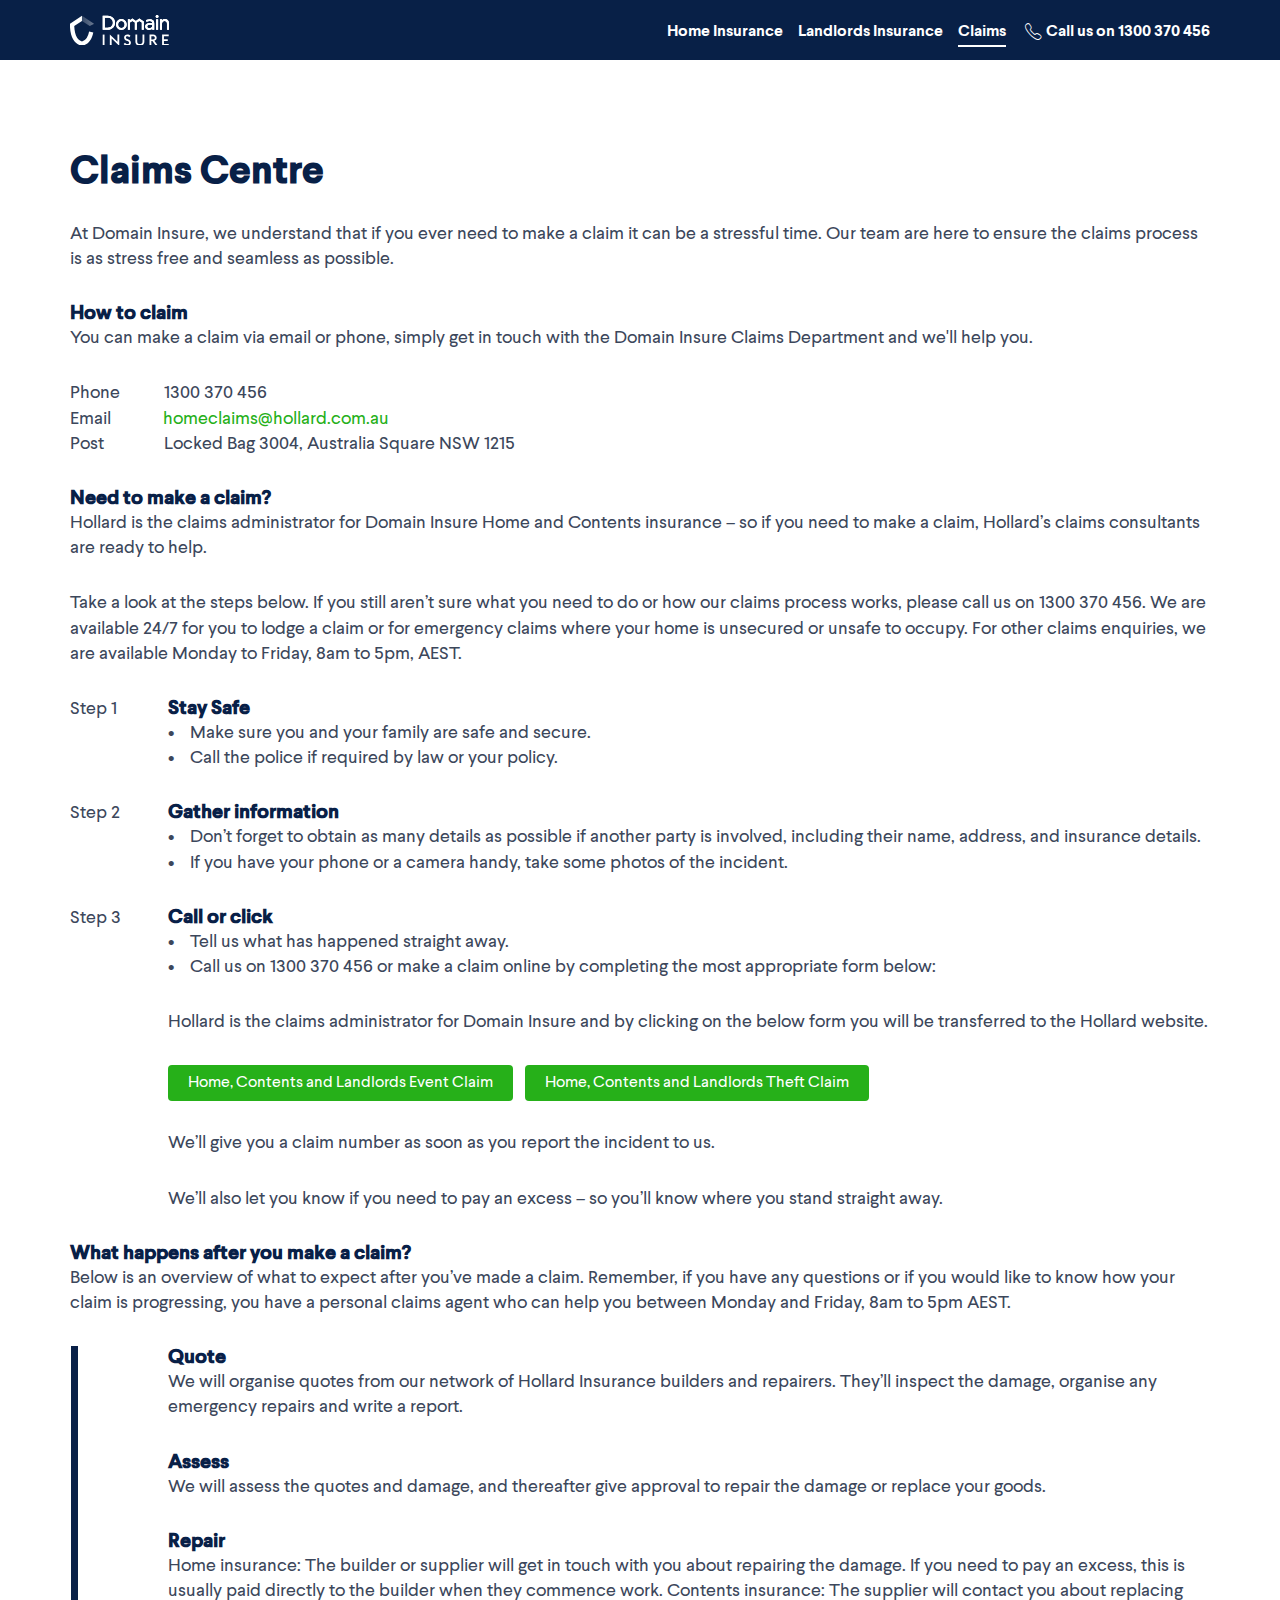
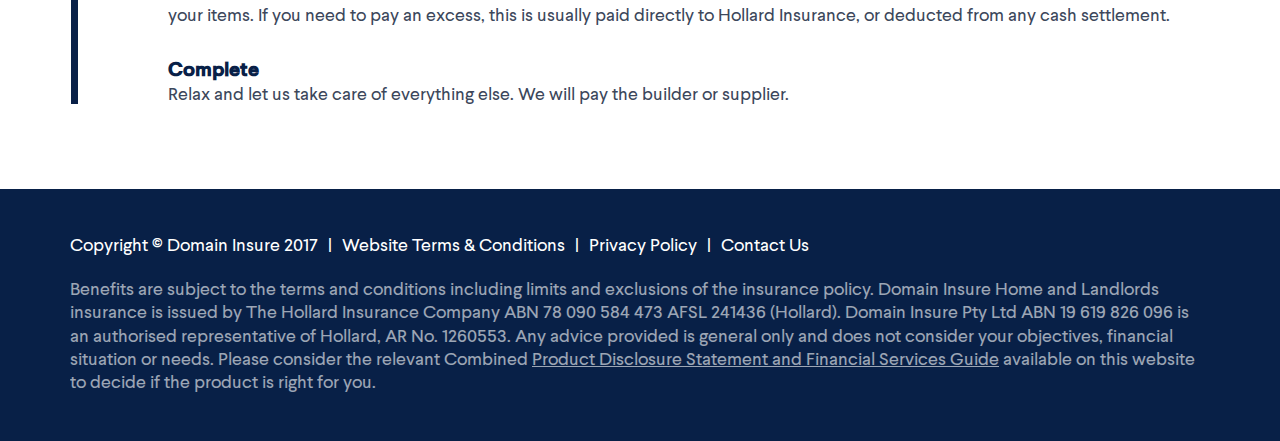
==== claims/index.html @ b558b868 "Legal revision - Added the word “Website” before “Terms & Conditions”" ====
<!DOCTYPE html>
<html lang="en">
<head>
  <meta charset="utf-8">
  <meta http-equiv="X-UA-Compatible" content="IE=edge">
  <meta name="viewport" content="width=device-width, initial-scale=1, maximum-scale=1">
  <meta name="description" content="">
  <meta name="author" content="">
  <meta name="description" content="">
  <title>Domain Insure - Claims</title>

  <!-- Google Tag Manager -->
  <script>(function(w,d,s,l,i){w[l]=w[l]||[];w[l].push({'gtm.start':
    new Date().getTime(),event:'gtm.js'});var f=d.getElementsByTagName(s)[0],
    j=d.createElement(s),dl=l!='dataLayer'?'&l='+l:'';j.async=true;j.src=
    'https://www.googletagmanager.com/gtm.js?id='+i+dl;f.parentNode.insertBefore(j,f);
  })(window,document,'script','dataLayer','GTM-M6BP3MG');</script>
  <!-- End Google Tag Manager -->

  <link rel="icon" href="/ico/favicon.ico">
  <link rel="shortcut icon" href="/favicon.ico" type="image/x-icon" />
  <link href="https://fonts.googleapis.com/css?family=Source+Sans+Pro:400,600" rel="stylesheet">
  <link href="/less/compiled.css?v=2847183" rel="stylesheet">

  <link rel="apple-touch-icon" href="/ico/apple-icon.png">
  <link rel="apple-touch-icon" href="/ico/apple-icon-precomposed.png">

  <link rel="apple-touch-icon" sizes="57x57" href="/ico/apple-icon-57x57.png">
  <link rel="apple-touch-icon" sizes="60x60" href="/ico/apple-icon-60x60.png">
  <link rel="apple-touch-icon" sizes="72x72" href="/ico/apple-icon-72x72.png">
  <link rel="apple-touch-icon" sizes="76x76" href="/ico/apple-icon-76x76.png">
  <link rel="apple-touch-icon" sizes="114x114" href="/ico/apple-icon-114x114.png">
  <link rel="apple-touch-icon" sizes="120x120" href="/ico/apple-icon-120x120.png">
  <link rel="apple-touch-icon" sizes="144x144" href="/ico/apple-icon-144x144.png">
  <link rel="apple-touch-icon" sizes="152x152" href="/ico/apple-icon-152x152.png">
  <link rel="apple-touch-icon" sizes="180x180" href="/ico/apple-icon-180x180.png">

  <link rel="icon" type="image/png" sizes="36x36"  href="/ico/android-icon-36x36.png">
  <link rel="icon" type="image/png" sizes="48x48"  href="/ico/android-icon-48x48.png">
  <link rel="icon" type="image/png" sizes="72x72"  href="/ico/android-icon-72x72.png">
  <link rel="icon" type="image/png" sizes="96x96"  href="/ico/android-icon-96x96.png">
  <link rel="icon" type="image/png" sizes="144x144"  href="/ico/android-icon-144x144.png">
  <link rel="icon" type="image/png" sizes="192x192"  href="/ico/android-icon-192x192.png">

  <link rel="icon" type="image/png" sizes="32x32" href="/ico/favicon-32x32.png">
  <link rel="icon" type="image/png" sizes="96x96" href="/ico/favicon-96x96.png">
  <link rel="icon" type="image/png" sizes="16x16" href="/ico/favicon-16x16.png">

  <link rel="manifest" href="/ico/manifest.json">
  <meta name="msapplication-TileColor" content="#ffffff">
  <meta name="msapplication-TileImage" content="/ico/ms-icon-70x70.png">
  <meta name="msapplication-TileImage" content="/ico/ms-icon-144x144.png">
  <meta name="msapplication-TileImage" content="/ico/ms-icon-150x150.png">
  <meta name="msapplication-TileImage" content="/ico/ms-icon-310x310.png">

  <meta name="theme-color" content="#ffffff">  </head>
<body class="fixedHeader secondary-page-template claims">
<!-- Google Tag Manager (noscript) -->
<noscript><iframe src="https://www.googletagmanager.com/ns.html?id=GTM-M6BP3MG"
                  height="0" width="0" style="display:none;visibility:hidden"></iframe></noscript>
<!-- End Google Tag Manager (noscript) -->

<nav class="navSlideout navDesktop" id="navMain">
  <div id="navBlocker" class="navBlocker"></div>

  <div class="bg-navy">
    <div class="container">
      <div class="row">
        <div class="col-sm-12 col">
          <a href="/" class="logo" title="Domain Insure">Domain Insure</a>
          <div class="mobileMenu visible-xs" id="mobileMenu" data-menu="slideout">
            <div class="icon">
              <span></span>
              <span></span>
              <span></span>
              <span></span>
            </div>
          </div>
          <ul class="menu menuHorizontal menuMain scrollContent" id="menuMain">
            <li><a href="/homeinsurance">Home Insurance</a></li>
            <li><a href="/landlordsinsurance">Landlords Insurance</a></li>
            <li><a href="/claims">Claims</a></li>
            <li><a href="tel:1300370456"><i class="ion ion-ios-telephone-outline"></i> Call us on 1300 370 456</a></li>
          </ul>
        </div>
      </div>
    </div>
  </div>
</nav>

<div class="pageWrapper" id="pageWrapper">
  <div class="container">
    <div class="row">
      <div class="col-xs-12">
        <h2>Claims Centre</h2>
        <p>At Domain Insure, we understand that if you ever need to make a claim it can be a stressful time. Our team are here to ensure the claims process is as stress free and seamless as possible.</p>

        <h4>How to claim</h4>
        <p>
          You can make a claim via email or phone, simply get in touch with the Domain Insure Claims Department and we'll help you.
        </p>

        <p>
          Phone
          &nbsp;&nbsp;&nbsp;&nbsp;&nbsp;&nbsp;&nbsp;&nbsp;&nbsp;
          1300 370 456<br/>
          Email
          &nbsp;&nbsp;&nbsp;&nbsp;&nbsp;&nbsp;&nbsp;&nbsp;&nbsp;&nbsp;&nbsp;
          <a href="mailto:Homeclaims@hollard.com.au" target="_top">homeclaims@hollard.com.au</a><br/>
          Post
          &nbsp;&nbsp;&nbsp;&nbsp;&nbsp;&nbsp;&nbsp;&nbsp;&nbsp;&nbsp;&nbsp;&nbsp;&nbsp;
          Locked Bag 3004, Australia Square NSW 1215<br/>
        </p>

        <h4>Need to make a claim?</h4>
        <p>
          Hollard is the claims administrator for Domain Insure Home and Contents insurance – so if you need to make a claim, Hollard’s
          claims consultants are ready to help.
        </p>
        <p>
          Take a look at the steps below. If you still aren’t sure what you need to do or how our claims process works, please call us on 1300 370 456.
          We are available 24/7 for you to lodge a claim or for emergency claims where your home is unsecured or unsafe to occupy. For other claims enquiries,
          we are available Monday to Friday, 8am to 5pm, AEST.
        </p>

        <div class="row">
          <p class="col-xs-2 col-md-1">
            Step 1
          </p>
          <div class="col-xs-10 col-md-11">
            <h4>Stay Safe</h4>
            <p>
              • 	&nbsp;&nbsp;  Make sure you and your family are safe and secure.<br/>
              • 	&nbsp;&nbsp;  Call the police if required by law or your policy.
            </p>

          </div>
        </div>

        <div class="row">
          <p class="col-xs-2 col-md-1">
            Step 2
          </p>
          <div class="col-xs-10 col-md-11">
            <h4>Gather information</h4>
            <p>
              • 	&nbsp;&nbsp;  Don’t forget to obtain as many details as possible if another party is involved, including their name, address, and insurance details.<br/>
              • 	&nbsp;&nbsp;  If you have your phone or a camera handy, take some photos of the incident.
            </p>

          </div>
        </div>

        <div class="row">
          <p class="col-xs-2 col-md-1">
            Step 3
          </p>
          <div class="col-xs-10 col-md-11">
            <h4>Call or click</h4>
            <p>
              • 	&nbsp;&nbsp;  Tell us what has happened straight away.<br/>
              • 	&nbsp;&nbsp;  Call us on 1300 370 456 or make a claim online by completing the most appropriate form below:
            </p>
            <p>
              Hollard is the claims administrator for Domain Insure and by clicking on the below form you will be transferred to the Hollard website.
            </p>

            <a href="https://www.hollard.com.au/hollard-administration/hollard-claims-administration/home/event-claim-notification.aspx" target="_blank" class="btn">
              Home, Contents and Landlords Event Claim
            </a>
            <a href="https://www.hollard.com.au/hollard-administration/hollard-claims-administration/home/theft-claim-notification.aspx" target="_blank" class="btn">
              Home, Contents and Landlords Theft Claim
            </a>

            <p>
              We’ll give you a claim number as soon as you report the incident to us.
            </p>
            <p>
              We’ll also let you know if you need to pay an excess – so you’ll know where you stand straight away.
            </p>

          </div>
        </div>



        <h4>What happens after you make a claim?</h4>
        <p>
          Below is an overview of what to expect after you’ve made a claim. Remember, if you have any questions or if you would like to know how your claim is progressing, you have a personal claims agent who can help you between Monday and Friday, 8am to 5pm AEST.
        </p>



        <div class="row with-vertical-line">
          <div class="col-xs-2 col-md-1"></div>
          <div class="col-xs-10 col-md-11">
            <h4>Quote</h4>
            <p>We will organise quotes from our network of Hollard Insurance builders and repairers. They’ll inspect the damage, organise any emergency repairs and write a report.</p>

            <h4>Assess</h4>
            <p>We will assess the quotes and damage, and thereafter give approval to repair the damage or replace your goods.</p>

            <h4>Repair</h4>
            <p>Home insurance: The builder or supplier will get in touch with you about repairing the damage. If you need to pay an excess, this is usually paid directly to the builder when they commence work.
              Contents insurance: The supplier will contact you about replacing your items. If you need to pay an excess, this is usually paid directly to Hollard Insurance, or deducted from any cash settlement.</p>

            <h4>Complete</h4>
            <p>Relax and let us take care of everything else. We will pay the builder or supplier.</p>
          </div>
        </div>



      </div>
    </div>
  </div>
  </section>

</div>


<footer>
  <div class="container">
    <div class="row">
      <div class="col-xs-12">
        <ul class="menu menuHorizontal menuCopyright" style="margin-top: 0;">
          <li>Copyright &copy; Domain Insure 2017</li>
          <li><a href="/policies/domain-insure-terms-and-conditions">Website Terms &amp; Conditions</a></li>
          <li><a href="/policies/domain-insure-privacy-policy">Privacy Policy</a></li>
          <li><a href="/contact-us">Contact Us</a></li>
        </ul><br/>
        <div class="footer-tncs show">
          <p>Benefits are subject to the terms and conditions including limits and exclusions of the insurance policy.
            Domain Insure Home and Landlords insurance is issued by The Hollard Insurance Company ABN 78 090 584 473 AFSL 241436
            (Hollard). Domain Insure Pty Ltd ABN 19 619 826 096 is an authorised representative of Hollard, AR No. 1260553.
            Any advice provided is general only and does not consider your objectives, financial situation or needs.
            Please consider the relevant Combined <a href="https://www.domaininsure.com.au/homeinsurance/info/domain-insure-home-contents-pds-2017.pdf" target="_blank">Product Disclosure Statement and Financial Services Guide</a> available on this
            website to decide if the product is right for you.</p>
        </div>
      </div>
    </div>
  </div>
</footer>



<script src="https://ajax.googleapis.com/ajax/libs/jquery/1.12.4/jquery.min.js"></script>
<script src="/js/lib/bootstrap.min.js"></script>


<!-- HTML5 shim and Respond.js for IE8 support of HTML5 elements and media queries -->
<!--[if lt IE 9]>
<script src="https://oss.maxcdn.com/html5shiv/3.7.2/html5shiv.min.js"></script>
<script src="https://oss.maxcdn.com/respond/1.4.2/respond.min.js"></script>
<![endif]-->
<script src="/js/main.js"></script>


</body>
</html>
---- less/compiled.css ----
/*---------------------------------------------------
LESS Elements 0.9
---------------------------------------------------
A set of useful LESS mixins
More info at: http://lesselements.com
---------------------------------------------------*/
@font-face {
  font-family: "Larsseit-bold";
  src: url("../fonts/Font_Larsseit/Larsseit-bold.eot?#iefix");
  src: url("../fonts/Font_Larsseit/Larsseit-bold.eot?#iefix") format("eot"), url("../fonts/Font_Larsseit/Larsseit-bold.woff2") format("woff2"), url("../fonts/Font_Larsseit/Larsseit-bold.woff") format("woff"), url("../fonts/Font_Larsseit/Larsseit-bold.ttf") format("truetype");
}
@font-face {
  font-family: "Larsseit";
  src: url("../fonts/Font_Larsseit/Larsseit.eot?#iefix");
  src: url("../fonts/Font_Larsseit/Larsseit.eot?#iefix") format("eot"), url("../fonts/Font_Larsseit/Larsseit.woff2") format("woff2"), url("../fonts/Font_Larsseit/Larsseit.woff") format("woff"), url("../fonts/Font_Larsseit/Larsseit.ttf") format("truetype");
}
/* COLOURS */
/* FONTS STACKS */
/*!
 * Bootstrap v3.3.5 (http://getbootstrap.com)
 * Copyright 2011-2015 Twitter, Inc.
 * Licensed under MIT (https://github.com/twbs/bootstrap/blob/master/LICENSE)
 */
/*! normalize.css v3.0.3 | MIT License | github.com/necolas/normalize.css */
html {
  font-family: sans-serif;
  -webkit-text-size-adjust: 100%;
  -ms-text-size-adjust: 100%;
}
body {
  margin: 0;
}
article,
aside,
details,
figcaption,
figure,
footer,
header,
hgroup,
main,
menu,
nav,
section,
summary {
  display: block;
}
audio,
canvas,
progress,
video {
  display: inline-block;
  vertical-align: baseline;
}
audio:not([controls]) {
  display: none;
  height: 0;
}
[hidden],
template {
  display: none;
}
a {
  background-color: transparent;
}
a:active,
a:hover {
  outline: 0;
}
abbr[title] {
  border-bottom: 1px dotted;
}
b,
strong {
  font-weight: bold;
}
dfn {
  font-style: italic;
}
h1 {
  margin: .67em 0;
  font-size: 2em;
}
mark {
  color: #000;
  background: #ff0;
}
small {
  font-size: 80%;
}
sub,
sup {
  position: relative;
  font-size: 75%;
  line-height: 0;
  vertical-align: baseline;
}
sup {
  top: -0.5em;
}
sub {
  bottom: -0.25em;
}
img {
  border: 0;
}
svg:not(:root) {
  overflow: hidden;
}
figure {
  margin: 1em 40px;
}
hr {
  height: 0;
  -webkit-box-sizing: content-box;
  -moz-box-sizing: content-box;
  box-sizing: content-box;
}
pre {
  overflow: auto;
}
code,
kbd,
pre,
samp {
  font-family: monospace, monospace;
  font-size: 1em;
}
button,
input,
optgroup,
select,
textarea {
  margin: 0;
  font: inherit;
  color: inherit;
}
button {
  overflow: visible;
}
button,
select {
  text-transform: none;
}
button,
html input[type="button"],
input[type="reset"],
input[type="submit"] {
  -webkit-appearance: button;
  cursor: pointer;
}
button[disabled],
html input[disabled] {
  cursor: default;
}
button::-moz-focus-inner,
input::-moz-focus-inner {
  padding: 0;
  border: 0;
}
input {
  line-height: normal;
}
input[type="checkbox"],
input[type="radio"] {
  -webkit-box-sizing: border-box;
  -moz-box-sizing: border-box;
  box-sizing: border-box;
  padding: 0;
}
input[type="number"]::-webkit-inner-spin-button,
input[type="number"]::-webkit-outer-spin-button {
  height: auto;
}
input[type="search"] {
  -webkit-box-sizing: content-box;
  -moz-box-sizing: content-box;
  box-sizing: content-box;
  -webkit-appearance: textfield;
}
input[type="search"]::-webkit-search-cancel-button,
input[type="search"]::-webkit-search-decoration {
  -webkit-appearance: none;
}
fieldset {
  padding: .35em .625em .75em;
  margin: 0 2px;
  border: 1px solid #c0c0c0;
}
legend {
  padding: 0;
  border: 0;
}
textarea {
  overflow: auto;
}
optgroup {
  font-weight: bold;
}
table {
  border-spacing: 0;
  border-collapse: collapse;
}
td,
th {
  padding: 0;
}
/*! Source: https://github.com/h5bp/html5-boilerplate/blob/master/src/css/main.css */
@media print {
  *,
  *:before,
  *:after {
    color: #000 !important;
    text-shadow: none !important;
    background: transparent !important;
    -webkit-box-shadow: none !important;
    box-shadow: none !important;
  }
  a,
  a:visited {
    text-decoration: underline;
  }
  a[href]:after {
    content: " (" attr(href) ")";
  }
  abbr[title]:after {
    content: " (" attr(title) ")";
  }
  a[href^="#"]:after,
  a[href^="javascript:"]:after {
    content: "";
  }
  pre,
  blockquote {
    border: 1px solid #999;
    page-break-inside: avoid;
  }
  thead {
    display: table-header-group;
  }
  tr,
  img {
    page-break-inside: avoid;
  }
  img {
    max-width: 100% !important;
  }
  p,
  h2,
  h3 {
    orphans: 3;
    widows: 3;
  }
  h2,
  h3 {
    page-break-after: avoid;
  }
  .navbar {
    display: none;
  }
  .btn > .caret,
  .dropup > .btn > .caret {
    border-top-color: #000 !important;
  }
  .label {
    border: 1px solid #000;
  }
  .table {
    border-collapse: collapse !important;
  }
  .table td,
  .table th {
    background-color: #fff !important;
  }
  .table-bordered th,
  .table-bordered td {
    border: 1px solid #ddd !important;
  }
}
@font-face {
  font-family: 'Glyphicons Halflings';
  src: url('../fonts/glyphicons-halflings-regular.eot');
  src: url('../fonts/glyphicons-halflings-regular.eot?#iefix') format('embedded-opentype'), url('../fonts/glyphicons-halflings-regular.woff2') format('woff2'), url('../fonts/glyphicons-halflings-regular.woff') format('woff'), url('../fonts/glyphicons-halflings-regular.ttf') format('truetype'), url('../fonts/glyphicons-halflings-regular.svg#glyphicons_halflingsregular') format('svg');
}
.glyphicon {
  position: relative;
  top: 1px;
  display: inline-block;
  font-family: 'Glyphicons Halflings';
  font-style: normal;
  font-weight: normal;
  line-height: 1;
  -webkit-font-smoothing: antialiased;
  -moz-osx-font-smoothing: grayscale;
}
.glyphicon-asterisk:before {
  content: "\2a";
}
.glyphicon-plus:before {
  content: "\2b";
}
.glyphicon-euro:before,
.glyphicon-eur:before {
  content: "\20ac";
}
.glyphicon-minus:before {
  content: "\2212";
}
.glyphicon-cloud:before {
  content: "\2601";
}
.glyphicon-envelope:before {
  content: "\2709";
}
.glyphicon-pencil:before {
  content: "\270f";
}
.glyphicon-glass:before {
  content: "\e001";
}
.glyphicon-music:before {
  content: "\e002";
}
.glyphicon-search:before {
  content: "\e003";
}
.glyphicon-heart:before {
  content: "\e005";
}
.glyphicon-star:before {
  content: "\e006";
}
.glyphicon-star-empty:before {
  content: "\e007";
}
.glyphicon-user:before {
  content: "\e008";
}
.glyphicon-film:before {
  content: "\e009";
}
.glyphicon-th-large:before {
  content: "\e010";
}
.glyphicon-th:before {
  content: "\e011";
}
.glyphicon-th-list:before {
  content: "\e012";
}
.glyphicon-ok:before {
  content: "\e013";
}
.glyphicon-remove:before {
  content: "\e014";
}
.glyphicon-zoom-in:before {
  content: "\e015";
}
.glyphicon-zoom-out:before {
  content: "\e016";
}
.glyphicon-off:before {
  content: "\e017";
}
.glyphicon-signal:before {
  content: "\e018";
}
.glyphicon-cog:before {
  content: "\e019";
}
.glyphicon-trash:before {
  content: "\e020";
}
.glyphicon-home:before {
  content: "\e021";
}
.glyphicon-file:before {
  content: "\e022";
}
.glyphicon-time:before {
  content: "\e023";
}
.glyphicon-road:before {
  content: "\e024";
}
.glyphicon-download-alt:before {
  content: "\e025";
}
.glyphicon-download:before {
  content: "\e026";
}
.glyphicon-upload:before {
  content: "\e027";
}
.glyphicon-inbox:before {
  content: "\e028";
}
.glyphicon-play-circle:before {
  content: "\e029";
}
.glyphicon-repeat:before {
  content: "\e030";
}
.glyphicon-refresh:before {
  content: "\e031";
}
.glyphicon-list-alt:before {
  content: "\e032";
}
.glyphicon-lock:before {
  content: "\e033";
}
.glyphicon-flag:before {
  content: "\e034";
}
.glyphicon-headphones:before {
  content: "\e035";
}
.glyphicon-volume-off:before {
  content: "\e036";
}
.glyphicon-volume-down:before {
  content: "\e037";
}
.glyphicon-volume-up:before {
  content: "\e038";
}
.glyphicon-qrcode:before {
  content: "\e039";
}
.glyphicon-barcode:before {
  content: "\e040";
}
.glyphicon-tag:before {
  content: "\e041";
}
.glyphicon-tags:before {
  content: "\e042";
}
.glyphicon-book:before {
  content: "\e043";
}
.glyphicon-bookmark:before {
  content: "\e044";
}
.glyphicon-print:before {
  content: "\e045";
}
.glyphicon-camera:before {
  content: "\e046";
}
.glyphicon-font:before {
  content: "\e047";
}
.glyphicon-bold:before {
  content: "\e048";
}
.glyphicon-italic:before {
  content: "\e049";
}
.glyphicon-text-height:before {
  content: "\e050";
}
.glyphicon-text-width:before {
  content: "\e051";
}
.glyphicon-align-left:before {
  content: "\e052";
}
.glyphicon-align-center:before {
  content: "\e053";
}
.glyphicon-align-right:before {
  content: "\e054";
}
.glyphicon-align-justify:before {
  content: "\e055";
}
.glyphicon-list:before {
  content: "\e056";
}
.glyphicon-indent-left:before {
  content: "\e057";
}
.glyphicon-indent-right:before {
  content: "\e058";
}
.glyphicon-facetime-video:before {
  content: "\e059";
}
.glyphicon-picture:before {
  content: "\e060";
}
.glyphicon-map-marker:before {
  content: "\e062";
}
.glyphicon-adjust:before {
  content: "\e063";
}
.glyphicon-tint:before {
  content: "\e064";
}
.glyphicon-edit:before {
  content: "\e065";
}
.glyphicon-share:before {
  content: "\e066";
}
.glyphicon-check:before {
  content: "\e067";
}
.glyphicon-move:before {
  content: "\e068";
}
.glyphicon-step-backward:before {
  content: "\e069";
}
.glyphicon-fast-backward:before {
  content: "\e070";
}
.glyphicon-backward:before {
  content: "\e071";
}
.glyphicon-play:before {
  content: "\e072";
}
.glyphicon-pause:before {
  content: "\e073";
}
.glyphicon-stop:before {
  content: "\e074";
}
.glyphicon-forward:before {
  content: "\e075";
}
.glyphicon-fast-forward:before {
  content: "\e076";
}
.glyphicon-step-forward:before {
  content: "\e077";
}
.glyphicon-eject:before {
  content: "\e078";
}
.glyphicon-chevron-left:before {
  content: "\e079";
}
.glyphicon-chevron-right:before {
  content: "\e080";
}
.glyphicon-plus-sign:before {
  content: "\e081";
}
.glyphicon-minus-sign:before {
  content: "\e082";
}
.glyphicon-remove-sign:before {
  content: "\e083";
}
.glyphicon-ok-sign:before {
  content: "\e084";
}
.glyphicon-question-sign:before {
  content: "\e085";
}
.glyphicon-info-sign:before {
  content: "\e086";
}
.glyphicon-screenshot:before {
  content: "\e087";
}
.glyphicon-remove-circle:before {
  content: "\e088";
}
.glyphicon-ok-circle:before {
  content: "\e089";
}
.glyphicon-ban-circle:before {
  content: "\e090";
}
.glyphicon-arrow-left:before {
  content: "\e091";
}
.glyphicon-arrow-right:before {
  content: "\e092";
}
.glyphicon-arrow-up:before {
  content: "\e093";
}
.glyphicon-arrow-down:before {
  content: "\e094";
}
.glyphicon-share-alt:before {
  content: "\e095";
}
.glyphicon-resize-full:before {
  content: "\e096";
}
.glyphicon-resize-small:before {
  content: "\e097";
}
.glyphicon-exclamation-sign:before {
  content: "\e101";
}
.glyphicon-gift:before {
  content: "\e102";
}
.glyphicon-leaf:before {
  content: "\e103";
}
.glyphicon-fire:before {
  content: "\e104";
}
.glyphicon-eye-open:before {
  content: "\e105";
}
.glyphicon-eye-close:before {
  content: "\e106";
}
.glyphicon-warning-sign:before {
  content: "\e107";
}
.glyphicon-plane:before {
  content: "\e108";
}
.glyphicon-calendar:before {
  content: "\e109";
}
.glyphicon-random:before {
  content: "\e110";
}
.glyphicon-comment:before {
  content: "\e111";
}
.glyphicon-magnet:before {
  content: "\e112";
}
.glyphicon-chevron-up:before {
  content: "\e113";
}
.glyphicon-chevron-down:before {
  content: "\e114";
}
.glyphicon-retweet:before {
  content: "\e115";
}
.glyphicon-shopping-cart:before {
  content: "\e116";
}
.glyphicon-folder-close:before {
  content: "\e117";
}
.glyphicon-folder-open:before {
  content: "\e118";
}
.glyphicon-resize-vertical:before {
  content: "\e119";
}
.glyphicon-resize-horizontal:before {
  content: "\e120";
}
.glyphicon-hdd:before {
  content: "\e121";
}
.glyphicon-bullhorn:before {
  content: "\e122";
}
.glyphicon-bell:before {
  content: "\e123";
}
.glyphicon-certificate:before {
  content: "\e124";
}
.glyphicon-thumbs-up:before {
  content: "\e125";
}
.glyphicon-thumbs-down:before {
  content: "\e126";
}
.glyphicon-hand-right:before {
  content: "\e127";
}
.glyphicon-hand-left:before {
  content: "\e128";
}
.glyphicon-hand-up:before {
  content: "\e129";
}
.glyphicon-hand-down:before {
  content: "\e130";
}
.glyphicon-circle-arrow-right:before {
  content: "\e131";
}
.glyphicon-circle-arrow-left:before {
  content: "\e132";
}
.glyphicon-circle-arrow-up:before {
  content: "\e133";
}
.glyphicon-circle-arrow-down:before {
  content: "\e134";
}
.glyphicon-globe:before {
  content: "\e135";
}
.glyphicon-wrench:before {
  content: "\e136";
}
.glyphicon-tasks:before {
  content: "\e137";
}
.glyphicon-filter:before {
  content: "\e138";
}
.glyphicon-briefcase:before {
  content: "\e139";
}
.glyphicon-fullscreen:before {
  content: "\e140";
}
.glyphicon-dashboard:before {
  content: "\e141";
}
.glyphicon-paperclip:before {
  content: "\e142";
}
.glyphicon-heart-empty:before {
  content: "\e143";
}
.glyphicon-link:before {
  content: "\e144";
}
.glyphicon-phone:before {
  content: "\e145";
}
.glyphicon-pushpin:before {
  content: "\e146";
}
.glyphicon-usd:before {
  content: "\e148";
}
.glyphicon-gbp:before {
  content: "\e149";
}
.glyphicon-sort:before {
  content: "\e150";
}
.glyphicon-sort-by-alphabet:before {
  content: "\e151";
}
.glyphicon-sort-by-alphabet-alt:before {
  content: "\e152";
}
.glyphicon-sort-by-order:before {
  content: "\e153";
}
.glyphicon-sort-by-order-alt:before {
  content: "\e154";
}
.glyphicon-sort-by-attributes:before {
  content: "\e155";
}
.glyphicon-sort-by-attributes-alt:before {
  content: "\e156";
}
.glyphicon-unchecked:before {
  content: "\e157";
}
.glyphicon-expand:before {
  content: "\e158";
}
.glyphicon-collapse-down:before {
  content: "\e159";
}
.glyphicon-collapse-up:before {
  content: "\e160";
}
.glyphicon-log-in:before {
  content: "\e161";
}
.glyphicon-flash:before {
  content: "\e162";
}
.glyphicon-log-out:before {
  content: "\e163";
}
.glyphicon-new-window:before {
  content: "\e164";
}
.glyphicon-record:before {
  content: "\e165";
}
.glyphicon-save:before {
  content: "\e166";
}
.glyphicon-open:before {
  content: "\e167";
}
.glyphicon-saved:before {
  content: "\e168";
}
.glyphicon-import:before {
  content: "\e169";
}
.glyphicon-export:before {
  content: "\e170";
}
.glyphicon-send:before {
  content: "\e171";
}
.glyphicon-floppy-disk:before {
  content: "\e172";
}
.glyphicon-floppy-saved:before {
  content: "\e173";
}
.glyphicon-floppy-remove:before {
  content: "\e174";
}
.glyphicon-floppy-save:before {
  content: "\e175";
}
.glyphicon-floppy-open:before {
  content: "\e176";
}
.glyphicon-credit-card:before {
  content: "\e177";
}
.glyphicon-transfer:before {
  content: "\e178";
}
.glyphicon-cutlery:before {
  content: "\e179";
}
.glyphicon-header:before {
  content: "\e180";
}
.glyphicon-compressed:before {
  content: "\e181";
}
.glyphicon-earphone:before {
  content: "\e182";
}
.glyphicon-phone-alt:before {
  content: "\e183";
}
.glyphicon-tower:before {
  content: "\e184";
}
.glyphicon-stats:before {
  content: "\e185";
}
.glyphicon-sd-video:before {
  content: "\e186";
}
.glyphicon-hd-video:before {
  content: "\e187";
}
.glyphicon-subtitles:before {
  content: "\e188";
}
.glyphicon-sound-stereo:before {
  content: "\e189";
}
.glyphicon-sound-dolby:before {
  content: "\e190";
}
.glyphicon-sound-5-1:before {
  content: "\e191";
}
.glyphicon-sound-6-1:before {
  content: "\e192";
}
.glyphicon-sound-7-1:before {
  content: "\e193";
}
.glyphicon-copyright-mark:before {
  content: "\e194";
}
.glyphicon-registration-mark:before {
  content: "\e195";
}
.glyphicon-cloud-download:before {
  content: "\e197";
}
.glyphicon-cloud-upload:before {
  content: "\e198";
}
.glyphicon-tree-conifer:before {
  content: "\e199";
}
.glyphicon-tree-deciduous:before {
  content: "\e200";
}
.glyphicon-cd:before {
  content: "\e201";
}
.glyphicon-save-file:before {
  content: "\e202";
}
.glyphicon-open-file:before {
  content: "\e203";
}
.glyphicon-level-up:before {
  content: "\e204";
}
.glyphicon-copy:before {
  content: "\e205";
}
.glyphicon-paste:before {
  content: "\e206";
}
.glyphicon-alert:before {
  content: "\e209";
}
.glyphicon-equalizer:before {
  content: "\e210";
}
.glyphicon-king:before {
  content: "\e211";
}
.glyphicon-queen:before {
  content: "\e212";
}
.glyphicon-pawn:before {
  content: "\e213";
}
.glyphicon-bishop:before {
  content: "\e214";
}
.glyphicon-knight:before {
  content: "\e215";
}
.glyphicon-baby-formula:before {
  content: "\e216";
}
.glyphicon-tent:before {
  content: "\26fa";
}
.glyphicon-blackboard:before {
  content: "\e218";
}
.glyphicon-bed:before {
  content: "\e219";
}
.glyphicon-apple:before {
  content: "\f8ff";
}
.glyphicon-erase:before {
  content: "\e221";
}
.glyphicon-hourglass:before {
  content: "\231b";
}
.glyphicon-lamp:before {
  content: "\e223";
}
.glyphicon-duplicate:before {
  content: "\e224";
}
.glyphicon-piggy-bank:before {
  content: "\e225";
}
.glyphicon-scissors:before {
  content: "\e226";
}
.glyphicon-bitcoin:before {
  content: "\e227";
}
.glyphicon-btc:before {
  content: "\e227";
}
.glyphicon-xbt:before {
  content: "\e227";
}
.glyphicon-yen:before {
  content: "\00a5";
}
.glyphicon-jpy:before {
  content: "\00a5";
}
.glyphicon-ruble:before {
  content: "\20bd";
}
.glyphicon-rub:before {
  content: "\20bd";
}
.glyphicon-scale:before {
  content: "\e230";
}
.glyphicon-ice-lolly:before {
  content: "\e231";
}
.glyphicon-ice-lolly-tasted:before {
  content: "\e232";
}
.glyphicon-education:before {
  content: "\e233";
}
.glyphicon-option-horizontal:before {
  content: "\e234";
}
.glyphicon-option-vertical:before {
  content: "\e235";
}
.glyphicon-menu-hamburger:before {
  content: "\e236";
}
.glyphicon-modal-window:before {
  content: "\e237";
}
.glyphicon-oil:before {
  content: "\e238";
}
.glyphicon-grain:before {
  content: "\e239";
}
.glyphicon-sunglasses:before {
  content: "\e240";
}
.glyphicon-text-size:before {
  content: "\e241";
}
.glyphicon-text-color:before {
  content: "\e242";
}
.glyphicon-text-background:before {
  content: "\e243";
}
.glyphicon-object-align-top:before {
  content: "\e244";
}
.glyphicon-object-align-bottom:before {
  content: "\e245";
}
.glyphicon-object-align-horizontal:before {
  content: "\e246";
}
.glyphicon-object-align-left:before {
  content: "\e247";
}
.glyphicon-object-align-vertical:before {
  content: "\e248";
}
.glyphicon-object-align-right:before {
  content: "\e249";
}
.glyphicon-triangle-right:before {
  content: "\e250";
}
.glyphicon-triangle-left:before {
  content: "\e251";
}
.glyphicon-triangle-bottom:before {
  content: "\e252";
}
.glyphicon-triangle-top:before {
  content: "\e253";
}
.glyphicon-console:before {
  content: "\e254";
}
.glyphicon-superscript:before {
  content: "\e255";
}
.glyphicon-subscript:before {
  content: "\e256";
}
.glyphicon-menu-left:before {
  content: "\e257";
}
.glyphicon-menu-right:before {
  content: "\e258";
}
.glyphicon-menu-down:before {
  content: "\e259";
}
.glyphicon-menu-up:before {
  content: "\e260";
}
* {
  -webkit-box-sizing: border-box;
  -moz-box-sizing: border-box;
  box-sizing: border-box;
}
*:before,
*:after {
  -webkit-box-sizing: border-box;
  -moz-box-sizing: border-box;
  box-sizing: border-box;
}
html {
  font-size: 10px;
  -webkit-tap-highlight-color: rgba(0, 0, 0, 0);
}
body {
  font-family: "Helvetica Neue", Helvetica, Arial, sans-serif;
  font-size: 14px;
  line-height: 1.42857143;
  color: #333;
  background-color: #fff;
}
input,
button,
select,
textarea {
  font-family: inherit;
  font-size: inherit;
  line-height: inherit;
}
a {
  color: #337ab7;
  text-decoration: none;
}
a:hover,
a:focus {
  color: #23527c;
  text-decoration: underline;
}
a:focus {
  outline: thin dotted;
  outline: 5px auto -webkit-focus-ring-color;
  outline-offset: -2px;
}
figure {
  margin: 0;
}
img {
  vertical-align: middle;
}
.img-responsive,
.thumbnail > img,
.thumbnail a > img,
.carousel-inner > .item > img,
.carousel-inner > .item > a > img {
  display: block;
  max-width: 100%;
  height: auto;
}
.img-rounded {
  border-radius: 6px;
}
.img-thumbnail {
  display: inline-block;
  max-width: 100%;
  height: auto;
  padding: 4px;
  line-height: 1.42857143;
  background-color: #fff;
  border: 1px solid #ddd;
  border-radius: 4px;
  -webkit-transition: all 0.2s ease-in-out;
  -o-transition: all 0.2s ease-in-out;
  transition: all 0.2s ease-in-out;
}
.img-circle {
  border-radius: 50%;
}
hr {
  margin-top: 20px;
  margin-bottom: 20px;
  border: 0;
  border-top: 1px solid #eee;
}
.sr-only {
  position: absolute;
  width: 1px;
  height: 1px;
  padding: 0;
  margin: -1px;
  overflow: hidden;
  clip: rect(0, 0, 0, 0);
  border: 0;
}
.sr-only-focusable:active,
.sr-only-focusable:focus {
  position: static;
  width: auto;
  height: auto;
  margin: 0;
  overflow: visible;
  clip: auto;
}
[role="button"] {
  cursor: pointer;
}
h1,
h2,
h3,
h4,
h5,
h6,
.h1,
.h2,
.h3,
.h4,
.h5,
.h6 {
  font-family: inherit;
  font-weight: 500;
  line-height: 1.1;
  color: inherit;
}
h1 small,
h2 small,
h3 small,
h4 small,
h5 small,
h6 small,
.h1 small,
.h2 small,
.h3 small,
.h4 small,
.h5 small,
.h6 small,
h1 .small,
h2 .small,
h3 .small,
h4 .small,
h5 .small,
h6 .small,
.h1 .small,
.h2 .small,
.h3 .small,
.h4 .small,
.h5 .small,
.h6 .small {
  font-weight: normal;
  line-height: 1;
  color: #777;
}
h1,
.h1,
h2,
.h2,
h3,
.h3 {
  margin-top: 20px;
  margin-bottom: 10px;
}
h1 small,
.h1 small,
h2 small,
.h2 small,
h3 small,
.h3 small,
h1 .small,
.h1 .small,
h2 .small,
.h2 .small,
h3 .small,
.h3 .small {
  font-size: 65%;
}
h4,
.h4,
h5,
.h5,
h6,
.h6 {
  margin-top: 10px;
  margin-bottom: 10px;
}
h4 small,
.h4 small,
h5 small,
.h5 small,
h6 small,
.h6 small,
h4 .small,
.h4 .small,
h5 .small,
.h5 .small,
h6 .small,
.h6 .small {
  font-size: 75%;
}
h1,
.h1 {
  font-size: 36px;
}
h2,
.h2 {
  font-size: 30px;
}
h3,
.h3 {
  font-size: 24px;
}
h4,
.h4 {
  font-size: 18px;
}
h5,
.h5 {
  font-size: 14px;
}
h6,
.h6 {
  font-size: 12px;
}
p {
  margin: 0 0 10px;
}
.lead {
  margin-bottom: 20px;
  font-size: 16px;
  font-weight: 300;
  line-height: 1.4;
}
@media (min-width: 768px) {
  .lead {
    font-size: 21px;
  }
}
small,
.small {
  font-size: 85%;
}
mark,
.mark {
  padding: .2em;
  background-color: #fcf8e3;
}
.text-left {
  text-align: left;
}
.text-right {
  text-align: right;
}
.text-center {
  text-align: center;
}
.text-justify {
  text-align: justify;
}
.text-nowrap {
  white-space: nowrap;
}
.text-lowercase {
  text-transform: lowercase;
}
.text-uppercase {
  text-transform: uppercase;
}
.text-capitalize {
  text-transform: capitalize;
}
.text-muted {
  color: #777;
}
.text-primary {
  color: #337ab7;
}
a.text-primary:hover,
a.text-primary:focus {
  color: #286090;
}
.text-success {
  color: #3c763d;
}
a.text-success:hover,
a.text-success:focus {
  color: #2b542c;
}
.text-info {
  color: #31708f;
}
a.text-info:hover,
a.text-info:focus {
  color: #245269;
}
.text-warning {
  color: #8a6d3b;
}
a.text-warning:hover,
a.text-warning:focus {
  color: #66512c;
}
.text-danger {
  color: #a94442;
}
a.text-danger:hover,
a.text-danger:focus {
  color: #843534;
}
.bg-primary {
  color: #fff;
  background-color: #337ab7;
}
a.bg-primary:hover,
a.bg-primary:focus {
  background-color: #286090;
}
.bg-success {
  background-color: #dff0d8;
}
a.bg-success:hover,
a.bg-success:focus {
  background-color: #c1e2b3;
}
.bg-info {
  background-color: #d9edf7;
}
a.bg-info:hover,
a.bg-info:focus {
  background-color: #afd9ee;
}
.bg-warning {
  background-color: #fcf8e3;
}
a.bg-warning:hover,
a.bg-warning:focus {
  background-color: #f7ecb5;
}
.bg-danger {
  background-color: #f2dede;
}
a.bg-danger:hover,
a.bg-danger:focus {
  background-color: #e4b9b9;
}
.page-header {
  padding-bottom: 9px;
  margin: 40px 0 20px;
  border-bottom: 1px solid #eee;
}
ul,
ol {
  margin-top: 0;
  margin-bottom: 10px;
}
ul ul,
ol ul,
ul ol,
ol ol {
  margin-bottom: 0;
}
.list-unstyled {
  padding-left: 0;
  list-style: none;
}
.list-inline {
  padding-left: 0;
  margin-left: -5px;
  list-style: none;
}
.list-inline > li {
  display: inline-block;
  padding-right: 5px;
  padding-left: 5px;
}
dl {
  margin-top: 0;
  margin-bottom: 20px;
}
dt,
dd {
  line-height: 1.42857143;
}
dt {
  font-weight: bold;
}
dd {
  margin-left: 0;
}
@media (min-width: 768px) {
  .dl-horizontal dt {
    float: left;
    width: 160px;
    overflow: hidden;
    clear: left;
    text-align: right;
    text-overflow: ellipsis;
    white-space: nowrap;
  }
  .dl-horizontal dd {
    margin-left: 180px;
  }
}
abbr[title],
abbr[data-original-title] {
  cursor: help;
  border-bottom: 1px dotted #777;
}
.initialism {
  font-size: 90%;
  text-transform: uppercase;
}
blockquote {
  padding: 10px 20px;
  margin: 0 0 20px;
  font-size: 17.5px;
  border-left: 5px solid #eee;
}
blockquote p:last-child,
blockquote ul:last-child,
blockquote ol:last-child {
  margin-bottom: 0;
}
blockquote footer,
blockquote small,
blockquote .small {
  display: block;
  font-size: 80%;
  line-height: 1.42857143;
  color: #777;
}
blockquote footer:before,
blockquote small:before,
blockquote .small:before {
  content: '\2014 \00A0';
}
.blockquote-reverse,
blockquote.pull-right {
  padding-right: 15px;
  padding-left: 0;
  text-align: right;
  border-right: 5px solid #eee;
  border-left: 0;
}
.blockquote-reverse footer:before,
blockquote.pull-right footer:before,
.blockquote-reverse small:before,
blockquote.pull-right small:before,
.blockquote-reverse .small:before,
blockquote.pull-right .small:before {
  content: '';
}
.blockquote-reverse footer:after,
blockquote.pull-right footer:after,
.blockquote-reverse small:after,
blockquote.pull-right small:after,
.blockquote-reverse .small:after,
blockquote.pull-right .small:after {
  content: '\00A0 \2014';
}
address {
  margin-bottom: 20px;
  font-style: normal;
  line-height: 1.42857143;
}
code,
kbd,
pre,
samp {
  font-family: Menlo, Monaco, Consolas, "Courier New", monospace;
}
code {
  padding: 2px 4px;
  font-size: 90%;
  color: #c7254e;
  background-color: #f9f2f4;
  border-radius: 4px;
}
kbd {
  padding: 2px 4px;
  font-size: 90%;
  color: #fff;
  background-color: #333;
  border-radius: 3px;
  -webkit-box-shadow: inset 0 -1px 0 rgba(0, 0, 0, 0.25);
  box-shadow: inset 0 -1px 0 rgba(0, 0, 0, 0.25);
}
kbd kbd {
  padding: 0;
  font-size: 100%;
  font-weight: bold;
  -webkit-box-shadow: none;
  box-shadow: none;
}
pre {
  display: block;
  padding: 9.5px;
  margin: 0 0 10px;
  font-size: 13px;
  line-height: 1.42857143;
  color: #333;
  word-break: break-all;
  word-wrap: break-word;
  background-color: #f5f5f5;
  border: 1px solid #ccc;
  border-radius: 4px;
}
pre code {
  padding: 0;
  font-size: inherit;
  color: inherit;
  white-space: pre-wrap;
  background-color: transparent;
  border-radius: 0;
}
.pre-scrollable {
  max-height: 340px;
  overflow-y: scroll;
}
.container {
  padding-right: 15px;
  padding-left: 15px;
  margin-right: auto;
  margin-left: auto;
}
@media (min-width: 768px) {
  .container {
    width: 750px;
  }
}
@media (min-width: 992px) {
  .container {
    width: 970px;
  }
}
@media (min-width: 1200px) {
  .container {
    width: 1170px;
  }
}
.container-fluid {
  padding-right: 15px;
  padding-left: 15px;
  margin-right: auto;
  margin-left: auto;
}
.row {
  margin-right: -15px;
  margin-left: -15px;
}
.col-xs-1,
.col-sm-1,
.col-md-1,
.col-lg-1,
.col-xs-2,
.col-sm-2,
.col-md-2,
.col-lg-2,
.col-xs-3,
.col-sm-3,
.col-md-3,
.col-lg-3,
.col-xs-4,
.col-sm-4,
.col-md-4,
.col-lg-4,
.col-xs-5,
.col-sm-5,
.col-md-5,
.col-lg-5,
.col-xs-6,
.col-sm-6,
.col-md-6,
.col-lg-6,
.col-xs-7,
.col-sm-7,
.col-md-7,
.col-lg-7,
.col-xs-8,
.col-sm-8,
.col-md-8,
.col-lg-8,
.col-xs-9,
.col-sm-9,
.col-md-9,
.col-lg-9,
.col-xs-10,
.col-sm-10,
.col-md-10,
.col-lg-10,
.col-xs-11,
.col-sm-11,
.col-md-11,
.col-lg-11,
.col-xs-12,
.col-sm-12,
.col-md-12,
.col-lg-12 {
  position: relative;
  min-height: 1px;
  padding-right: 15px;
  padding-left: 15px;
}
.col-xs-1,
.col-xs-2,
.col-xs-3,
.col-xs-4,
.col-xs-5,
.col-xs-6,
.col-xs-7,
.col-xs-8,
.col-xs-9,
.col-xs-10,
.col-xs-11,
.col-xs-12 {
  float: left;
}
.col-xs-12 {
  width: 100%;
}
.col-xs-11 {
  width: 91.66666667%;
}
.col-xs-10 {
  width: 83.33333333%;
}
.col-xs-9 {
  width: 75%;
}
.col-xs-8 {
  width: 66.66666667%;
}
.col-xs-7 {
  width: 58.33333333%;
}
.col-xs-6 {
  width: 50%;
}
.col-xs-5 {
  width: 41.66666667%;
}
.col-xs-4 {
  width: 33.33333333%;
}
.col-xs-3 {
  width: 25%;
}
.col-xs-2 {
  width: 16.66666667%;
}
.col-xs-1 {
  width: 8.33333333%;
}
.col-xs-pull-12 {
  right: 100%;
}
.col-xs-pull-11 {
  right: 91.66666667%;
}
.col-xs-pull-10 {
  right: 83.33333333%;
}
.col-xs-pull-9 {
  right: 75%;
}
.col-xs-pull-8 {
  right: 66.66666667%;
}
.col-xs-pull-7 {
  right: 58.33333333%;
}
.col-xs-pull-6 {
  right: 50%;
}
.col-xs-pull-5 {
  right: 41.66666667%;
}
.col-xs-pull-4 {
  right: 33.33333333%;
}
.col-xs-pull-3 {
  right: 25%;
}
.col-xs-pull-2 {
  right: 16.66666667%;
}
.col-xs-pull-1 {
  right: 8.33333333%;
}
.col-xs-pull-0 {
  right: auto;
}
.col-xs-push-12 {
  left: 100%;
}
.col-xs-push-11 {
  left: 91.66666667%;
}
.col-xs-push-10 {
  left: 83.33333333%;
}
.col-xs-push-9 {
  left: 75%;
}
.col-xs-push-8 {
  left: 66.66666667%;
}
.col-xs-push-7 {
  left: 58.33333333%;
}
.col-xs-push-6 {
  left: 50%;
}
.col-xs-push-5 {
  left: 41.66666667%;
}
.col-xs-push-4 {
  left: 33.33333333%;
}
.col-xs-push-3 {
  left: 25%;
}
.col-xs-push-2 {
  left: 16.66666667%;
}
.col-xs-push-1 {
  left: 8.33333333%;
}
.col-xs-push-0 {
  left: auto;
}
.col-xs-offset-12 {
  margin-left: 100%;
}
.col-xs-offset-11 {
  margin-left: 91.66666667%;
}
.col-xs-offset-10 {
  margin-left: 83.33333333%;
}
.col-xs-offset-9 {
  margin-left: 75%;
}
.col-xs-offset-8 {
  margin-left: 66.66666667%;
}
.col-xs-offset-7 {
  margin-left: 58.33333333%;
}
.col-xs-offset-6 {
  margin-left: 50%;
}
.col-xs-offset-5 {
  margin-left: 41.66666667%;
}
.col-xs-offset-4 {
  margin-left: 33.33333333%;
}
.col-xs-offset-3 {
  margin-left: 25%;
}
.col-xs-offset-2 {
  margin-left: 16.66666667%;
}
.col-xs-offset-1 {
  margin-left: 8.33333333%;
}
.col-xs-offset-0 {
  margin-left: 0;
}
@media (min-width: 768px) {
  .col-sm-1,
  .col-sm-2,
  .col-sm-3,
  .col-sm-4,
  .col-sm-5,
  .col-sm-6,
  .col-sm-7,
  .col-sm-8,
  .col-sm-9,
  .col-sm-10,
  .col-sm-11,
  .col-sm-12 {
    float: left;
  }
  .col-sm-12 {
    width: 100%;
  }
  .col-sm-11 {
    width: 91.66666667%;
  }
  .col-sm-10 {
    width: 83.33333333%;
  }
  .col-sm-9 {
    width: 75%;
  }
  .col-sm-8 {
    width: 66.66666667%;
  }
  .col-sm-7 {
    width: 58.33333333%;
  }
  .col-sm-6 {
    width: 50%;
  }
  .col-sm-5 {
    width: 41.66666667%;
  }
  .col-sm-4 {
    width: 33.33333333%;
  }
  .col-sm-3 {
    width: 25%;
  }
  .col-sm-2 {
    width: 16.66666667%;
  }
  .col-sm-1 {
    width: 8.33333333%;
  }
  .col-sm-pull-12 {
    right: 100%;
  }
  .col-sm-pull-11 {
    right: 91.66666667%;
  }
  .col-sm-pull-10 {
    right: 83.33333333%;
  }
  .col-sm-pull-9 {
    right: 75%;
  }
  .col-sm-pull-8 {
    right: 66.66666667%;
  }
  .col-sm-pull-7 {
    right: 58.33333333%;
  }
  .col-sm-pull-6 {
    right: 50%;
  }
  .col-sm-pull-5 {
    right: 41.66666667%;
  }
  .col-sm-pull-4 {
    right: 33.33333333%;
  }
  .col-sm-pull-3 {
    right: 25%;
  }
  .col-sm-pull-2 {
    right: 16.66666667%;
  }
  .col-sm-pull-1 {
    right: 8.33333333%;
  }
  .col-sm-pull-0 {
    right: auto;
  }
  .col-sm-push-12 {
    left: 100%;
  }
  .col-sm-push-11 {
    left: 91.66666667%;
  }
  .col-sm-push-10 {
    left: 83.33333333%;
  }
  .col-sm-push-9 {
    left: 75%;
  }
  .col-sm-push-8 {
    left: 66.66666667%;
  }
  .col-sm-push-7 {
    left: 58.33333333%;
  }
  .col-sm-push-6 {
    left: 50%;
  }
  .col-sm-push-5 {
    left: 41.66666667%;
  }
  .col-sm-push-4 {
    left: 33.33333333%;
  }
  .col-sm-push-3 {
    left: 25%;
  }
  .col-sm-push-2 {
    left: 16.66666667%;
  }
  .col-sm-push-1 {
    left: 8.33333333%;
  }
  .col-sm-push-0 {
    left: auto;
  }
  .col-sm-offset-12 {
    margin-left: 100%;
  }
  .col-sm-offset-11 {
    margin-left: 91.66666667%;
  }
  .col-sm-offset-10 {
    margin-left: 83.33333333%;
  }
  .col-sm-offset-9 {
    margin-left: 75%;
  }
  .col-sm-offset-8 {
    margin-left: 66.66666667%;
  }
  .col-sm-offset-7 {
    margin-left: 58.33333333%;
  }
  .col-sm-offset-6 {
    margin-left: 50%;
  }
  .col-sm-offset-5 {
    margin-left: 41.66666667%;
  }
  .col-sm-offset-4 {
    margin-left: 33.33333333%;
  }
  .col-sm-offset-3 {
    margin-left: 25%;
  }
  .col-sm-offset-2 {
    margin-left: 16.66666667%;
  }
  .col-sm-offset-1 {
    margin-left: 8.33333333%;
  }
  .col-sm-offset-0 {
    margin-left: 0;
  }
}
@media (min-width: 992px) {
  .col-md-1,
  .col-md-2,
  .col-md-3,
  .col-md-4,
  .col-md-5,
  .col-md-6,
  .col-md-7,
  .col-md-8,
  .col-md-9,
  .col-md-10,
  .col-md-11,
  .col-md-12 {
    float: left;
  }
  .col-md-12 {
    width: 100%;
  }
  .col-md-11 {
    width: 91.66666667%;
  }
  .col-md-10 {
    width: 83.33333333%;
  }
  .col-md-9 {
    width: 75%;
  }
  .col-md-8 {
    width: 66.66666667%;
  }
  .col-md-7 {
    width: 58.33333333%;
  }
  .col-md-6 {
    width: 50%;
  }
  .col-md-5 {
    width: 41.66666667%;
  }
  .col-md-4 {
    width: 33.33333333%;
  }
  .col-md-3 {
    width: 25%;
  }
  .col-md-2 {
    width: 16.66666667%;
  }
  .col-md-1 {
    width: 8.33333333%;
  }
  .col-md-pull-12 {
    right: 100%;
  }
  .col-md-pull-11 {
    right: 91.66666667%;
  }
  .col-md-pull-10 {
    right: 83.33333333%;
  }
  .col-md-pull-9 {
    right: 75%;
  }
  .col-md-pull-8 {
    right: 66.66666667%;
  }
  .col-md-pull-7 {
    right: 58.33333333%;
  }
  .col-md-pull-6 {
    right: 50%;
  }
  .col-md-pull-5 {
    right: 41.66666667%;
  }
  .col-md-pull-4 {
    right: 33.33333333%;
  }
  .col-md-pull-3 {
    right: 25%;
  }
  .col-md-pull-2 {
    right: 16.66666667%;
  }
  .col-md-pull-1 {
    right: 8.33333333%;
  }
  .col-md-pull-0 {
    right: auto;
  }
  .col-md-push-12 {
    left: 100%;
  }
  .col-md-push-11 {
    left: 91.66666667%;
  }
  .col-md-push-10 {
    left: 83.33333333%;
  }
  .col-md-push-9 {
    left: 75%;
  }
  .col-md-push-8 {
    left: 66.66666667%;
  }
  .col-md-push-7 {
    left: 58.33333333%;
  }
  .col-md-push-6 {
    left: 50%;
  }
  .col-md-push-5 {
    left: 41.66666667%;
  }
  .col-md-push-4 {
    left: 33.33333333%;
  }
  .col-md-push-3 {
    left: 25%;
  }
  .col-md-push-2 {
    left: 16.66666667%;
  }
  .col-md-push-1 {
    left: 8.33333333%;
  }
  .col-md-push-0 {
    left: auto;
  }
  .col-md-offset-12 {
    margin-left: 100%;
  }
  .col-md-offset-11 {
    margin-left: 91.66666667%;
  }
  .col-md-offset-10 {
    margin-left: 83.33333333%;
  }
  .col-md-offset-9 {
    margin-left: 75%;
  }
  .col-md-offset-8 {
    margin-left: 66.66666667%;
  }
  .col-md-offset-7 {
    margin-left: 58.33333333%;
  }
  .col-md-offset-6 {
    margin-left: 50%;
  }
  .col-md-offset-5 {
    margin-left: 41.66666667%;
  }
  .col-md-offset-4 {
    margin-left: 33.33333333%;
  }
  .col-md-offset-3 {
    margin-left: 25%;
  }
  .col-md-offset-2 {
    margin-left: 16.66666667%;
  }
  .col-md-offset-1 {
    margin-left: 8.33333333%;
  }
  .col-md-offset-0 {
    margin-left: 0;
  }
}
@media (min-width: 1200px) {
  .col-lg-1,
  .col-lg-2,
  .col-lg-3,
  .col-lg-4,
  .col-lg-5,
  .col-lg-6,
  .col-lg-7,
  .col-lg-8,
  .col-lg-9,
  .col-lg-10,
  .col-lg-11,
  .col-lg-12 {
    float: left;
  }
  .col-lg-12 {
    width: 100%;
  }
  .col-lg-11 {
    width: 91.66666667%;
  }
  .col-lg-10 {
    width: 83.33333333%;
  }
  .col-lg-9 {
    width: 75%;
  }
  .col-lg-8 {
    width: 66.66666667%;
  }
  .col-lg-7 {
    width: 58.33333333%;
  }
  .col-lg-6 {
    width: 50%;
  }
  .col-lg-5 {
    width: 41.66666667%;
  }
  .col-lg-4 {
    width: 33.33333333%;
  }
  .col-lg-3 {
    width: 25%;
  }
  .col-lg-2 {
    width: 16.66666667%;
  }
  .col-lg-1 {
    width: 8.33333333%;
  }
  .col-lg-pull-12 {
    right: 100%;
  }
  .col-lg-pull-11 {
    right: 91.66666667%;
  }
  .col-lg-pull-10 {
    right: 83.33333333%;
  }
  .col-lg-pull-9 {
    right: 75%;
  }
  .col-lg-pull-8 {
    right: 66.66666667%;
  }
  .col-lg-pull-7 {
    right: 58.33333333%;
  }
  .col-lg-pull-6 {
    right: 50%;
  }
  .col-lg-pull-5 {
    right: 41.66666667%;
  }
  .col-lg-pull-4 {
    right: 33.33333333%;
  }
  .col-lg-pull-3 {
    right: 25%;
  }
  .col-lg-pull-2 {
    right: 16.66666667%;
  }
  .col-lg-pull-1 {
    right: 8.33333333%;
  }
  .col-lg-pull-0 {
    right: auto;
  }
  .col-lg-push-12 {
    left: 100%;
  }
  .col-lg-push-11 {
    left: 91.66666667%;
  }
  .col-lg-push-10 {
    left: 83.33333333%;
  }
  .col-lg-push-9 {
    left: 75%;
  }
  .col-lg-push-8 {
    left: 66.66666667%;
  }
  .col-lg-push-7 {
    left: 58.33333333%;
  }
  .col-lg-push-6 {
    left: 50%;
  }
  .col-lg-push-5 {
    left: 41.66666667%;
  }
  .col-lg-push-4 {
    left: 33.33333333%;
  }
  .col-lg-push-3 {
    left: 25%;
  }
  .col-lg-push-2 {
    left: 16.66666667%;
  }
  .col-lg-push-1 {
    left: 8.33333333%;
  }
  .col-lg-push-0 {
    left: auto;
  }
  .col-lg-offset-12 {
    margin-left: 100%;
  }
  .col-lg-offset-11 {
    margin-left: 91.66666667%;
  }
  .col-lg-offset-10 {
    margin-left: 83.33333333%;
  }
  .col-lg-offset-9 {
    margin-left: 75%;
  }
  .col-lg-offset-8 {
    margin-left: 66.66666667%;
  }
  .col-lg-offset-7 {
    margin-left: 58.33333333%;
  }
  .col-lg-offset-6 {
    margin-left: 50%;
  }
  .col-lg-offset-5 {
    margin-left: 41.66666667%;
  }
  .col-lg-offset-4 {
    margin-left: 33.33333333%;
  }
  .col-lg-offset-3 {
    margin-left: 25%;
  }
  .col-lg-offset-2 {
    margin-left: 16.66666667%;
  }
  .col-lg-offset-1 {
    margin-left: 8.33333333%;
  }
  .col-lg-offset-0 {
    margin-left: 0;
  }
}
table {
  background-color: transparent;
}
caption {
  padding-top: 8px;
  padding-bottom: 8px;
  color: #777;
  text-align: left;
}
th {
  text-align: left;
}
.table {
  width: 100%;
  max-width: 100%;
  margin-bottom: 20px;
}
.table > thead > tr > th,
.table > tbody > tr > th,
.table > tfoot > tr > th,
.table > thead > tr > td,
.table > tbody > tr > td,
.table > tfoot > tr > td {
  padding: 8px;
  line-height: 1.42857143;
  vertical-align: top;
  border-top: 1px solid #ddd;
}
.table > thead > tr > th {
  vertical-align: bottom;
  border-bottom: 2px solid #ddd;
}
.table > caption + thead > tr:first-child > th,
.table > colgroup + thead > tr:first-child > th,
.table > thead:first-child > tr:first-child > th,
.table > caption + thead > tr:first-child > td,
.table > colgroup + thead > tr:first-child > td,
.table > thead:first-child > tr:first-child > td {
  border-top: 0;
}
.table > tbody + tbody {
  border-top: 2px solid #ddd;
}
.table .table {
  background-color: #fff;
}
.table-condensed > thead > tr > th,
.table-condensed > tbody > tr > th,
.table-condensed > tfoot > tr > th,
.table-condensed > thead > tr > td,
.table-condensed > tbody > tr > td,
.table-condensed > tfoot > tr > td {
  padding: 5px;
}
.table-bordered {
  border: 1px solid #ddd;
}
.table-bordered > thead > tr > th,
.table-bordered > tbody > tr > th,
.table-bordered > tfoot > tr > th,
.table-bordered > thead > tr > td,
.table-bordered > tbody > tr > td,
.table-bordered > tfoot > tr > td {
  border: 1px solid #ddd;
}
.table-bordered > thead > tr > th,
.table-bordered > thead > tr > td {
  border-bottom-width: 2px;
}
.table-striped > tbody > tr:nth-of-type(odd) {
  background-color: #f9f9f9;
}
.table-hover > tbody > tr:hover {
  background-color: #f5f5f5;
}
table col[class*="col-"] {
  position: static;
  display: table-column;
  float: none;
}
table td[class*="col-"],
table th[class*="col-"] {
  position: static;
  display: table-cell;
  float: none;
}
.table > thead > tr > td.active,
.table > tbody > tr > td.active,
.table > tfoot > tr > td.active,
.table > thead > tr > th.active,
.table > tbody > tr > th.active,
.table > tfoot > tr > th.active,
.table > thead > tr.active > td,
.table > tbody > tr.active > td,
.table > tfoot > tr.active > td,
.table > thead > tr.active > th,
.table > tbody > tr.active > th,
.table > tfoot > tr.active > th {
  background-color: #f5f5f5;
}
.table-hover > tbody > tr > td.active:hover,
.table-hover > tbody > tr > th.active:hover,
.table-hover > tbody > tr.active:hover > td,
.table-hover > tbody > tr:hover > .active,
.table-hover > tbody > tr.active:hover > th {
  background-color: #e8e8e8;
}
.table > thead > tr > td.success,
.table > tbody > tr > td.success,
.table > tfoot > tr > td.success,
.table > thead > tr > th.success,
.table > tbody > tr > th.success,
.table > tfoot > tr > th.success,
.table > thead > tr.success > td,
.table > tbody > tr.success > td,
.table > tfoot > tr.success > td,
.table > thead > tr.success > th,
.table > tbody > tr.success > th,
.table > tfoot > tr.success > th {
  background-color: #dff0d8;
}
.table-hover > tbody > tr > td.success:hover,
.table-hover > tbody > tr > th.success:hover,
.table-hover > tbody > tr.success:hover > td,
.table-hover > tbody > tr:hover > .success,
.table-hover > tbody > tr.success:hover > th {
  background-color: #d0e9c6;
}
.table > thead > tr > td.info,
.table > tbody > tr > td.info,
.table > tfoot > tr > td.info,
.table > thead > tr > th.info,
.table > tbody > tr > th.info,
.table > tfoot > tr > th.info,
.table > thead > tr.info > td,
.table > tbody > tr.info > td,
.table > tfoot > tr.info > td,
.table > thead > tr.info > th,
.table > tbody > tr.info > th,
.table > tfoot > tr.info > th {
  background-color: #d9edf7;
}
.table-hover > tbody > tr > td.info:hover,
.table-hover > tbody > tr > th.info:hover,
.table-hover > tbody > tr.info:hover > td,
.table-hover > tbody > tr:hover > .info,
.table-hover > tbody > tr.info:hover > th {
  background-color: #c4e3f3;
}
.table > thead > tr > td.warning,
.table > tbody > tr > td.warning,
.table > tfoot > tr > td.warning,
.table > thead > tr > th.warning,
.table > tbody > tr > th.warning,
.table > tfoot > tr > th.warning,
.table > thead > tr.warning > td,
.table > tbody > tr.warning > td,
.table > tfoot > tr.warning > td,
.table > thead > tr.warning > th,
.table > tbody > tr.warning > th,
.table > tfoot > tr.warning > th {
  background-color: #fcf8e3;
}
.table-hover > tbody > tr > td.warning:hover,
.table-hover > tbody > tr > th.warning:hover,
.table-hover > tbody > tr.warning:hover > td,
.table-hover > tbody > tr:hover > .warning,
.table-hover > tbody > tr.warning:hover > th {
  background-color: #faf2cc;
}
.table > thead > tr > td.danger,
.table > tbody > tr > td.danger,
.table > tfoot > tr > td.danger,
.table > thead > tr > th.danger,
.table > tbody > tr > th.danger,
.table > tfoot > tr > th.danger,
.table > thead > tr.danger > td,
.table > tbody > tr.danger > td,
.table > tfoot > tr.danger > td,
.table > thead > tr.danger > th,
.table > tbody > tr.danger > th,
.table > tfoot > tr.danger > th {
  background-color: #f2dede;
}
.table-hover > tbody > tr > td.danger:hover,
.table-hover > tbody > tr > th.danger:hover,
.table-hover > tbody > tr.danger:hover > td,
.table-hover > tbody > tr:hover > .danger,
.table-hover > tbody > tr.danger:hover > th {
  background-color: #ebcccc;
}
.table-responsive {
  min-height: .01%;
  overflow-x: auto;
}
@media screen and (max-width: 767px) {
  .table-responsive {
    width: 100%;
    margin-bottom: 15px;
    overflow-y: hidden;
    -ms-overflow-style: -ms-autohiding-scrollbar;
    border: 1px solid #ddd;
  }
  .table-responsive > .table {
    margin-bottom: 0;
  }
  .table-responsive > .table > thead > tr > th,
  .table-responsive > .table > tbody > tr > th,
  .table-responsive > .table > tfoot > tr > th,
  .table-responsive > .table > thead > tr > td,
  .table-responsive > .table > tbody > tr > td,
  .table-responsive > .table > tfoot > tr > td {
    white-space: nowrap;
  }
  .table-responsive > .table-bordered {
    border: 0;
  }
  .table-responsive > .table-bordered > thead > tr > th:first-child,
  .table-responsive > .table-bordered > tbody > tr > th:first-child,
  .table-responsive > .table-bordered > tfoot > tr > th:first-child,
  .table-responsive > .table-bordered > thead > tr > td:first-child,
  .table-responsive > .table-bordered > tbody > tr > td:first-child,
  .table-responsive > .table-bordered > tfoot > tr > td:first-child {
    border-left: 0;
  }
  .table-responsive > .table-bordered > thead > tr > th:last-child,
  .table-responsive > .table-bordered > tbody > tr > th:last-child,
  .table-responsive > .table-bordered > tfoot > tr > th:last-child,
  .table-responsive > .table-bordered > thead > tr > td:last-child,
  .table-responsive > .table-bordered > tbody > tr > td:last-child,
  .table-responsive > .table-bordered > tfoot > tr > td:last-child {
    border-right: 0;
  }
  .table-responsive > .table-bordered > tbody > tr:last-child > th,
  .table-responsive > .table-bordered > tfoot > tr:last-child > th,
  .table-responsive > .table-bordered > tbody > tr:last-child > td,
  .table-responsive > .table-bordered > tfoot > tr:last-child > td {
    border-bottom: 0;
  }
}
fieldset {
  min-width: 0;
  padding: 0;
  margin: 0;
  border: 0;
}
legend {
  display: block;
  width: 100%;
  padding: 0;
  margin-bottom: 20px;
  font-size: 21px;
  line-height: inherit;
  color: #333;
  border: 0;
  border-bottom: 1px solid #e5e5e5;
}
label {
  display: inline-block;
  max-width: 100%;
  margin-bottom: 5px;
  font-weight: bold;
}
input[type="search"] {
  -webkit-box-sizing: border-box;
  -moz-box-sizing: border-box;
  box-sizing: border-box;
}
input[type="radio"],
input[type="checkbox"] {
  margin: 4px 0 0;
  margin-top: 1px \9;
  line-height: normal;
}
input[type="file"] {
  display: block;
}
input[type="range"] {
  display: block;
  width: 100%;
}
select[multiple],
select[size] {
  height: auto;
}
input[type="file"]:focus,
input[type="radio"]:focus,
input[type="checkbox"]:focus {
  outline: thin dotted;
  outline: 5px auto -webkit-focus-ring-color;
  outline-offset: -2px;
}
output {
  display: block;
  padding-top: 7px;
  font-size: 14px;
  line-height: 1.42857143;
  color: #555;
}
.form-control {
  display: block;
  width: 100%;
  height: 34px;
  padding: 6px 12px;
  font-size: 14px;
  line-height: 1.42857143;
  color: #555;
  background-color: #fff;
  background-image: none;
  border: 1px solid #ccc;
  border-radius: 4px;
  -webkit-box-shadow: inset 0 1px 1px rgba(0, 0, 0, 0.075);
  box-shadow: inset 0 1px 1px rgba(0, 0, 0, 0.075);
  -webkit-transition: border-color ease-in-out 0.15s, -webkit-box-shadow ease-in-out 0.15s;
  -o-transition: border-color ease-in-out 0.15s, box-shadow ease-in-out 0.15s;
  transition: border-color ease-in-out 0.15s, box-shadow ease-in-out 0.15s;
}
.form-control:focus {
  border-color: #66afe9;
  outline: 0;
  -webkit-box-shadow: inset 0 1px 1px rgba(0, 0, 0, 0.075), 0 0 8px rgba(102, 175, 233, 0.6);
  box-shadow: inset 0 1px 1px rgba(0, 0, 0, 0.075), 0 0 8px rgba(102, 175, 233, 0.6);
}
.form-control::-moz-placeholder {
  color: #999;
  opacity: 1;
}
.form-control:-ms-input-placeholder {
  color: #999;
}
.form-control::-webkit-input-placeholder {
  color: #999;
}
.form-control[disabled],
.form-control[readonly],
fieldset[disabled] .form-control {
  background-color: #eee;
  opacity: 1;
}
.form-control[disabled],
fieldset[disabled] .form-control {
  cursor: not-allowed;
}
textarea.form-control {
  height: auto;
}
input[type="search"] {
  -webkit-appearance: none;
}
@media screen and (-webkit-min-device-pixel-ratio: 0) {
  input[type="date"].form-control,
  input[type="time"].form-control,
  input[type="datetime-local"].form-control,
  input[type="month"].form-control {
    line-height: 34px;
  }
  input[type="date"].input-sm,
  input[type="time"].input-sm,
  input[type="datetime-local"].input-sm,
  input[type="month"].input-sm,
  .input-group-sm input[type="date"],
  .input-group-sm input[type="time"],
  .input-group-sm input[type="datetime-local"],
  .input-group-sm input[type="month"] {
    line-height: 30px;
  }
  input[type="date"].input-lg,
  input[type="time"].input-lg,
  input[type="datetime-local"].input-lg,
  input[type="month"].input-lg,
  .input-group-lg input[type="date"],
  .input-group-lg input[type="time"],
  .input-group-lg input[type="datetime-local"],
  .input-group-lg input[type="month"] {
    line-height: 46px;
  }
}
.form-group {
  margin-bottom: 15px;
}
.radio,
.checkbox {
  position: relative;
  display: block;
  margin-top: 10px;
  margin-bottom: 10px;
}
.radio label,
.checkbox label {
  min-height: 20px;
  padding-left: 20px;
  margin-bottom: 0;
  font-weight: normal;
  cursor: pointer;
}
.radio input[type="radio"],
.radio-inline input[type="radio"],
.checkbox input[type="checkbox"],
.checkbox-inline input[type="checkbox"] {
  position: absolute;
  margin-top: 4px \9;
  margin-left: -20px;
}
.radio + .radio,
.checkbox + .checkbox {
  margin-top: -5px;
}
.radio-inline,
.checkbox-inline {
  position: relative;
  display: inline-block;
  padding-left: 20px;
  margin-bottom: 0;
  font-weight: normal;
  vertical-align: middle;
  cursor: pointer;
}
.radio-inline + .radio-inline,
.checkbox-inline + .checkbox-inline {
  margin-top: 0;
  margin-left: 10px;
}
input[type="radio"][disabled],
input[type="checkbox"][disabled],
input[type="radio"].disabled,
input[type="checkbox"].disabled,
fieldset[disabled] input[type="radio"],
fieldset[disabled] input[type="checkbox"] {
  cursor: not-allowed;
}
.radio-inline.disabled,
.checkbox-inline.disabled,
fieldset[disabled] .radio-inline,
fieldset[disabled] .checkbox-inline {
  cursor: not-allowed;
}
.radio.disabled label,
.checkbox.disabled label,
fieldset[disabled] .radio label,
fieldset[disabled] .checkbox label {
  cursor: not-allowed;
}
.form-control-static {
  min-height: 34px;
  padding-top: 7px;
  padding-bottom: 7px;
  margin-bottom: 0;
}
.form-control-static.input-lg,
.form-control-static.input-sm {
  padding-right: 0;
  padding-left: 0;
}
.input-sm {
  height: 30px;
  padding: 5px 10px;
  font-size: 12px;
  line-height: 1.5;
  border-radius: 3px;
}
select.input-sm {
  height: 30px;
  line-height: 30px;
}
textarea.input-sm,
select[multiple].input-sm {
  height: auto;
}
.form-group-sm .form-control {
  height: 30px;
  padding: 5px 10px;
  font-size: 12px;
  line-height: 1.5;
  border-radius: 3px;
}
.form-group-sm select.form-control {
  height: 30px;
  line-height: 30px;
}
.form-group-sm textarea.form-control,
.form-group-sm select[multiple].form-control {
  height: auto;
}
.form-group-sm .form-control-static {
  height: 30px;
  min-height: 32px;
  padding: 6px 10px;
  font-size: 12px;
  line-height: 1.5;
}
.input-lg {
  height: 46px;
  padding: 10px 16px;
  font-size: 18px;
  line-height: 1.3333333;
  border-radius: 6px;
}
select.input-lg {
  height: 46px;
  line-height: 46px;
}
textarea.input-lg,
select[multiple].input-lg {
  height: auto;
}
.form-group-lg .form-control {
  height: 46px;
  padding: 10px 16px;
  font-size: 18px;
  line-height: 1.3333333;
  border-radius: 6px;
}
.form-group-lg select.form-control {
  height: 46px;
  line-height: 46px;
}
.form-group-lg textarea.form-control,
.form-group-lg select[multiple].form-control {
  height: auto;
}
.form-group-lg .form-control-static {
  height: 46px;
  min-height: 38px;
  padding: 11px 16px;
  font-size: 18px;
  line-height: 1.3333333;
}
.has-feedback {
  position: relative;
}
.has-feedback .form-control {
  padding-right: 42.5px;
}
.form-control-feedback {
  position: absolute;
  top: 0;
  right: 0;
  z-index: 2;
  display: block;
  width: 34px;
  height: 34px;
  line-height: 34px;
  text-align: center;
  pointer-events: none;
}
.input-lg + .form-control-feedback,
.input-group-lg + .form-control-feedback,
.form-group-lg .form-control + .form-control-feedback {
  width: 46px;
  height: 46px;
  line-height: 46px;
}
.input-sm + .form-control-feedback,
.input-group-sm + .form-control-feedback,
.form-group-sm .form-control + .form-control-feedback {
  width: 30px;
  height: 30px;
  line-height: 30px;
}
.has-success .help-block,
.has-success .control-label,
.has-success .radio,
.has-success .checkbox,
.has-success .radio-inline,
.has-success .checkbox-inline,
.has-success.radio label,
.has-success.checkbox label,
.has-success.radio-inline label,
.has-success.checkbox-inline label {
  color: #3c763d;
}
.has-success .form-control {
  border-color: #3c763d;
  -webkit-box-shadow: inset 0 1px 1px rgba(0, 0, 0, 0.075);
  box-shadow: inset 0 1px 1px rgba(0, 0, 0, 0.075);
}
.has-success .form-control:focus {
  border-color: #2b542c;
  -webkit-box-shadow: inset 0 1px 1px rgba(0, 0, 0, 0.075), 0 0 6px #67b168;
  box-shadow: inset 0 1px 1px rgba(0, 0, 0, 0.075), 0 0 6px #67b168;
}
.has-success .input-group-addon {
  color: #3c763d;
  background-color: #dff0d8;
  border-color: #3c763d;
}
.has-success .form-control-feedback {
  color: #3c763d;
}
.has-warning .help-block,
.has-warning .control-label,
.has-warning .radio,
.has-warning .checkbox,
.has-warning .radio-inline,
.has-warning .checkbox-inline,
.has-warning.radio label,
.has-warning.checkbox label,
.has-warning.radio-inline label,
.has-warning.checkbox-inline label {
  color: #8a6d3b;
}
.has-warning .form-control {
  border-color: #8a6d3b;
  -webkit-box-shadow: inset 0 1px 1px rgba(0, 0, 0, 0.075);
  box-shadow: inset 0 1px 1px rgba(0, 0, 0, 0.075);
}
.has-warning .form-control:focus {
  border-color: #66512c;
  -webkit-box-shadow: inset 0 1px 1px rgba(0, 0, 0, 0.075), 0 0 6px #c0a16b;
  box-shadow: inset 0 1px 1px rgba(0, 0, 0, 0.075), 0 0 6px #c0a16b;
}
.has-warning .input-group-addon {
  color: #8a6d3b;
  background-color: #fcf8e3;
  border-color: #8a6d3b;
}
.has-warning .form-control-feedback {
  color: #8a6d3b;
}
.has-error .help-block,
.has-error .control-label,
.has-error .radio,
.has-error .checkbox,
.has-error .radio-inline,
.has-error .checkbox-inline,
.has-error.radio label,
.has-error.checkbox label,
.has-error.radio-inline label,
.has-error.checkbox-inline label {
  color: #a94442;
}
.has-error .form-control {
  border-color: #a94442;
  -webkit-box-shadow: inset 0 1px 1px rgba(0, 0, 0, 0.075);
  box-shadow: inset 0 1px 1px rgba(0, 0, 0, 0.075);
}
.has-error .form-control:focus {
  border-color: #843534;
  -webkit-box-shadow: inset 0 1px 1px rgba(0, 0, 0, 0.075), 0 0 6px #ce8483;
  box-shadow: inset 0 1px 1px rgba(0, 0, 0, 0.075), 0 0 6px #ce8483;
}
.has-error .input-group-addon {
  color: #a94442;
  background-color: #f2dede;
  border-color: #a94442;
}
.has-error .form-control-feedback {
  color: #a94442;
}
.has-feedback label ~ .form-control-feedback {
  top: 25px;
}
.has-feedback label.sr-only ~ .form-control-feedback {
  top: 0;
}
.help-block {
  display: block;
  margin-top: 5px;
  margin-bottom: 10px;
  color: #737373;
}
@media (min-width: 768px) {
  .form-inline .form-group {
    display: inline-block;
    margin-bottom: 0;
    vertical-align: middle;
  }
  .form-inline .form-control {
    display: inline-block;
    width: auto;
    vertical-align: middle;
  }
  .form-inline .form-control-static {
    display: inline-block;
  }
  .form-inline .input-group {
    display: inline-table;
    vertical-align: middle;
  }
  .form-inline .input-group .input-group-addon,
  .form-inline .input-group .input-group-btn,
  .form-inline .input-group .form-control {
    width: auto;
  }
  .form-inline .input-group > .form-control {
    width: 100%;
  }
  .form-inline .control-label {
    margin-bottom: 0;
    vertical-align: middle;
  }
  .form-inline .radio,
  .form-inline .checkbox {
    display: inline-block;
    margin-top: 0;
    margin-bottom: 0;
    vertical-align: middle;
  }
  .form-inline .radio label,
  .form-inline .checkbox label {
    padding-left: 0;
  }
  .form-inline .radio input[type="radio"],
  .form-inline .checkbox input[type="checkbox"] {
    position: relative;
    margin-left: 0;
  }
  .form-inline .has-feedback .form-control-feedback {
    top: 0;
  }
}
.form-horizontal .radio,
.form-horizontal .checkbox,
.form-horizontal .radio-inline,
.form-horizontal .checkbox-inline {
  padding-top: 7px;
  margin-top: 0;
  margin-bottom: 0;
}
.form-horizontal .radio,
.form-horizontal .checkbox {
  min-height: 27px;
}
.form-horizontal .form-group {
  margin-right: -15px;
  margin-left: -15px;
}
@media (min-width: 768px) {
  .form-horizontal .control-label {
    padding-top: 7px;
    margin-bottom: 0;
    text-align: right;
  }
}
.form-horizontal .has-feedback .form-control-feedback {
  right: 15px;
}
@media (min-width: 768px) {
  .form-horizontal .form-group-lg .control-label {
    padding-top: 14.333333px;
    font-size: 18px;
  }
}
@media (min-width: 768px) {
  .form-horizontal .form-group-sm .control-label {
    padding-top: 6px;
    font-size: 12px;
  }
}
.btn {
  display: inline-block;
  padding: 6px 12px;
  margin-bottom: 0;
  font-size: 14px;
  font-weight: normal;
  line-height: 1.42857143;
  text-align: center;
  white-space: nowrap;
  vertical-align: middle;
  -ms-touch-action: manipulation;
  touch-action: manipulation;
  cursor: pointer;
  -webkit-user-select: none;
  -moz-user-select: none;
  -ms-user-select: none;
  user-select: none;
  background-image: none;
  border: 1px solid transparent;
  border-radius: 4px;
}
.btn:focus,
.btn:active:focus,
.btn.active:focus,
.btn.focus,
.btn:active.focus,
.btn.active.focus {
  outline: thin dotted;
  outline: 5px auto -webkit-focus-ring-color;
  outline-offset: -2px;
}
.btn:hover,
.btn:focus,
.btn.focus {
  color: #333;
  text-decoration: none;
}
.btn:active,
.btn.active {
  background-image: none;
  outline: 0;
  -webkit-box-shadow: inset 0 3px 5px rgba(0, 0, 0, 0.125);
  box-shadow: inset 0 3px 5px rgba(0, 0, 0, 0.125);
}
.btn.disabled,
.btn[disabled],
fieldset[disabled] .btn {
  cursor: not-allowed;
  filter: alpha(opacity=65);
  -webkit-box-shadow: none;
  box-shadow: none;
  opacity: .65;
}
a.btn.disabled,
fieldset[disabled] a.btn {
  pointer-events: none;
}
.btn-default {
  color: #333;
  background-color: #fff;
  border-color: #ccc;
}
.btn-default:focus,
.btn-default.focus {
  color: #333;
  background-color: #e6e6e6;
  border-color: #8c8c8c;
}
.btn-default:hover {
  color: #333;
  background-color: #e6e6e6;
  border-color: #adadad;
}
.btn-default:active,
.btn-default.active,
.open > .dropdown-toggle.btn-default {
  color: #333;
  background-color: #e6e6e6;
  border-color: #adadad;
}
.btn-default:active:hover,
.btn-default.active:hover,
.open > .dropdown-toggle.btn-default:hover,
.btn-default:active:focus,
.btn-default.active:focus,
.open > .dropdown-toggle.btn-default:focus,
.btn-default:active.focus,
.btn-default.active.focus,
.open > .dropdown-toggle.btn-default.focus {
  color: #333;
  background-color: #d4d4d4;
  border-color: #8c8c8c;
}
.btn-default:active,
.btn-default.active,
.open > .dropdown-toggle.btn-default {
  background-image: none;
}
.btn-default.disabled,
.btn-default[disabled],
fieldset[disabled] .btn-default,
.btn-default.disabled:hover,
.btn-default[disabled]:hover,
fieldset[disabled] .btn-default:hover,
.btn-default.disabled:focus,
.btn-default[disabled]:focus,
fieldset[disabled] .btn-default:focus,
.btn-default.disabled.focus,
.btn-default[disabled].focus,
fieldset[disabled] .btn-default.focus,
.btn-default.disabled:active,
.btn-default[disabled]:active,
fieldset[disabled] .btn-default:active,
.btn-default.disabled.active,
.btn-default[disabled].active,
fieldset[disabled] .btn-default.active {
  background-color: #fff;
  border-color: #ccc;
}
.btn-default .badge {
  color: #fff;
  background-color: #333;
}
.btn-primary {
  color: #fff;
  background-color: #337ab7;
  border-color: #2e6da4;
}
.btn-primary:focus,
.btn-primary.focus {
  color: #fff;
  background-color: #286090;
  border-color: #122b40;
}
.btn-primary:hover {
  color: #fff;
  background-color: #286090;
  border-color: #204d74;
}
.btn-primary:active,
.btn-primary.active,
.open > .dropdown-toggle.btn-primary {
  color: #fff;
  background-color: #286090;
  border-color: #204d74;
}
.btn-primary:active:hover,
.btn-primary.active:hover,
.open > .dropdown-toggle.btn-primary:hover,
.btn-primary:active:focus,
.btn-primary.active:focus,
.open > .dropdown-toggle.btn-primary:focus,
.btn-primary:active.focus,
.btn-primary.active.focus,
.open > .dropdown-toggle.btn-primary.focus {
  color: #fff;
  background-color: #204d74;
  border-color: #122b40;
}
.btn-primary:active,
.btn-primary.active,
.open > .dropdown-toggle.btn-primary {
  background-image: none;
}
.btn-primary.disabled,
.btn-primary[disabled],
fieldset[disabled] .btn-primary,
.btn-primary.disabled:hover,
.btn-primary[disabled]:hover,
fieldset[disabled] .btn-primary:hover,
.btn-primary.disabled:focus,
.btn-primary[disabled]:focus,
fieldset[disabled] .btn-primary:focus,
.btn-primary.disabled.focus,
.btn-primary[disabled].focus,
fieldset[disabled] .btn-primary.focus,
.btn-primary.disabled:active,
.btn-primary[disabled]:active,
fieldset[disabled] .btn-primary:active,
.btn-primary.disabled.active,
.btn-primary[disabled].active,
fieldset[disabled] .btn-primary.active {
  background-color: #337ab7;
  border-color: #2e6da4;
}
.btn-primary .badge {
  color: #337ab7;
  background-color: #fff;
}
.btn-success {
  color: #fff;
  background-color: #5cb85c;
  border-color: #4cae4c;
}
.btn-success:focus,
.btn-success.focus {
  color: #fff;
  background-color: #449d44;
  border-color: #255625;
}
.btn-success:hover {
  color: #fff;
  background-color: #449d44;
  border-color: #398439;
}
.btn-success:active,
.btn-success.active,
.open > .dropdown-toggle.btn-success {
  color: #fff;
  background-color: #449d44;
  border-color: #398439;
}
.btn-success:active:hover,
.btn-success.active:hover,
.open > .dropdown-toggle.btn-success:hover,
.btn-success:active:focus,
.btn-success.active:focus,
.open > .dropdown-toggle.btn-success:focus,
.btn-success:active.focus,
.btn-success.active.focus,
.open > .dropdown-toggle.btn-success.focus {
  color: #fff;
  background-color: #398439;
  border-color: #255625;
}
.btn-success:active,
.btn-success.active,
.open > .dropdown-toggle.btn-success {
  background-image: none;
}
.btn-success.disabled,
.btn-success[disabled],
fieldset[disabled] .btn-success,
.btn-success.disabled:hover,
.btn-success[disabled]:hover,
fieldset[disabled] .btn-success:hover,
.btn-success.disabled:focus,
.btn-success[disabled]:focus,
fieldset[disabled] .btn-success:focus,
.btn-success.disabled.focus,
.btn-success[disabled].focus,
fieldset[disabled] .btn-success.focus,
.btn-success.disabled:active,
.btn-success[disabled]:active,
fieldset[disabled] .btn-success:active,
.btn-success.disabled.active,
.btn-success[disabled].active,
fieldset[disabled] .btn-success.active {
  background-color: #5cb85c;
  border-color: #4cae4c;
}
.btn-success .badge {
  color: #5cb85c;
  background-color: #fff;
}
.btn-info {
  color: #fff;
  background-color: #5bc0de;
  border-color: #46b8da;
}
.btn-info:focus,
.btn-info.focus {
  color: #fff;
  background-color: #31b0d5;
  border-color: #1b6d85;
}
.btn-info:hover {
  color: #fff;
  background-color: #31b0d5;
  border-color: #269abc;
}
.btn-info:active,
.btn-info.active,
.open > .dropdown-toggle.btn-info {
  color: #fff;
  background-color: #31b0d5;
  border-color: #269abc;
}
.btn-info:active:hover,
.btn-info.active:hover,
.open > .dropdown-toggle.btn-info:hover,
.btn-info:active:focus,
.btn-info.active:focus,
.open > .dropdown-toggle.btn-info:focus,
.btn-info:active.focus,
.btn-info.active.focus,
.open > .dropdown-toggle.btn-info.focus {
  color: #fff;
  background-color: #269abc;
  border-color: #1b6d85;
}
.btn-info:active,
.btn-info.active,
.open > .dropdown-toggle.btn-info {
  background-image: none;
}
.btn-info.disabled,
.btn-info[disabled],
fieldset[disabled] .btn-info,
.btn-info.disabled:hover,
.btn-info[disabled]:hover,
fieldset[disabled] .btn-info:hover,
.btn-info.disabled:focus,
.btn-info[disabled]:focus,
fieldset[disabled] .btn-info:focus,
.btn-info.disabled.focus,
.btn-info[disabled].focus,
fieldset[disabled] .btn-info.focus,
.btn-info.disabled:active,
.btn-info[disabled]:active,
fieldset[disabled] .btn-info:active,
.btn-info.disabled.active,
.btn-info[disabled].active,
fieldset[disabled] .btn-info.active {
  background-color: #5bc0de;
  border-color: #46b8da;
}
.btn-info .badge {
  color: #5bc0de;
  background-color: #fff;
}
.btn-warning {
  color: #fff;
  background-color: #f0ad4e;
  border-color: #eea236;
}
.btn-warning:focus,
.btn-warning.focus {
  color: #fff;
  background-color: #ec971f;
  border-color: #985f0d;
}
.btn-warning:hover {
  color: #fff;
  background-color: #ec971f;
  border-color: #d58512;
}
.btn-warning:active,
.btn-warning.active,
.open > .dropdown-toggle.btn-warning {
  color: #fff;
  background-color: #ec971f;
  border-color: #d58512;
}
.btn-warning:active:hover,
.btn-warning.active:hover,
.open > .dropdown-toggle.btn-warning:hover,
.btn-warning:active:focus,
.btn-warning.active:focus,
.open > .dropdown-toggle.btn-warning:focus,
.btn-warning:active.focus,
.btn-warning.active.focus,
.open > .dropdown-toggle.btn-warning.focus {
  color: #fff;
  background-color: #d58512;
  border-color: #985f0d;
}
.btn-warning:active,
.btn-warning.active,
.open > .dropdown-toggle.btn-warning {
  background-image: none;
}
.btn-warning.disabled,
.btn-warning[disabled],
fieldset[disabled] .btn-warning,
.btn-warning.disabled:hover,
.btn-warning[disabled]:hover,
fieldset[disabled] .btn-warning:hover,
.btn-warning.disabled:focus,
.btn-warning[disabled]:focus,
fieldset[disabled] .btn-warning:focus,
.btn-warning.disabled.focus,
.btn-warning[disabled].focus,
fieldset[disabled] .btn-warning.focus,
.btn-warning.disabled:active,
.btn-warning[disabled]:active,
fieldset[disabled] .btn-warning:active,
.btn-warning.disabled.active,
.btn-warning[disabled].active,
fieldset[disabled] .btn-warning.active {
  background-color: #f0ad4e;
  border-color: #eea236;
}
.btn-warning .badge {
  color: #f0ad4e;
  background-color: #fff;
}
.btn-danger {
  color: #fff;
  background-color: #d9534f;
  border-color: #d43f3a;
}
.btn-danger:focus,
.btn-danger.focus {
  color: #fff;
  background-color: #c9302c;
  border-color: #761c19;
}
.btn-danger:hover {
  color: #fff;
  background-color: #c9302c;
  border-color: #ac2925;
}
.btn-danger:active,
.btn-danger.active,
.open > .dropdown-toggle.btn-danger {
  color: #fff;
  background-color: #c9302c;
  border-color: #ac2925;
}
.btn-danger:active:hover,
.btn-danger.active:hover,
.open > .dropdown-toggle.btn-danger:hover,
.btn-danger:active:focus,
.btn-danger.active:focus,
.open > .dropdown-toggle.btn-danger:focus,
.btn-danger:active.focus,
.btn-danger.active.focus,
.open > .dropdown-toggle.btn-danger.focus {
  color: #fff;
  background-color: #ac2925;
  border-color: #761c19;
}
.btn-danger:active,
.btn-danger.active,
.open > .dropdown-toggle.btn-danger {
  background-image: none;
}
.btn-danger.disabled,
.btn-danger[disabled],
fieldset[disabled] .btn-danger,
.btn-danger.disabled:hover,
.btn-danger[disabled]:hover,
fieldset[disabled] .btn-danger:hover,
.btn-danger.disabled:focus,
.btn-danger[disabled]:focus,
fieldset[disabled] .btn-danger:focus,
.btn-danger.disabled.focus,
.btn-danger[disabled].focus,
fieldset[disabled] .btn-danger.focus,
.btn-danger.disabled:active,
.btn-danger[disabled]:active,
fieldset[disabled] .btn-danger:active,
.btn-danger.disabled.active,
.btn-danger[disabled].active,
fieldset[disabled] .btn-danger.active {
  background-color: #d9534f;
  border-color: #d43f3a;
}
.btn-danger .badge {
  color: #d9534f;
  background-color: #fff;
}
.btn-link {
  font-weight: normal;
  color: #337ab7;
  border-radius: 0;
}
.btn-link,
.btn-link:active,
.btn-link.active,
.btn-link[disabled],
fieldset[disabled] .btn-link {
  background-color: transparent;
  -webkit-box-shadow: none;
  box-shadow: none;
}
.btn-link,
.btn-link:hover,
.btn-link:focus,
.btn-link:active {
  border-color: transparent;
}
.btn-link:hover,
.btn-link:focus {
  color: #23527c;
  text-decoration: underline;
  background-color: transparent;
}
.btn-link[disabled]:hover,
fieldset[disabled] .btn-link:hover,
.btn-link[disabled]:focus,
fieldset[disabled] .btn-link:focus {
  color: #777;
  text-decoration: none;
}
.btn-lg,
.btn-group-lg > .btn {
  padding: 10px 16px;
  font-size: 18px;
  line-height: 1.3333333;
  border-radius: 6px;
}
.btn-sm,
.btn-group-sm > .btn {
  padding: 5px 10px;
  font-size: 12px;
  line-height: 1.5;
  border-radius: 3px;
}
.btn-xs,
.btn-group-xs > .btn {
  padding: 1px 5px;
  font-size: 12px;
  line-height: 1.5;
  border-radius: 3px;
}
.btn-block {
  display: block;
  width: 100%;
}
.btn-block + .btn-block {
  margin-top: 5px;
}
input[type="submit"].btn-block,
input[type="reset"].btn-block,
input[type="button"].btn-block {
  width: 100%;
}
.fade {
  opacity: 0;
  -webkit-transition: opacity .15s linear;
  -o-transition: opacity .15s linear;
  transition: opacity .15s linear;
}
.fade.in {
  opacity: 1;
}
.collapse {
  display: none;
}
.collapse.in {
  display: block;
}
tr.collapse.in {
  display: table-row;
}
tbody.collapse.in {
  display: table-row-group;
}
.collapsing {
  position: relative;
  height: 0;
  overflow: hidden;
  -webkit-transition-timing-function: ease;
  -o-transition-timing-function: ease;
  transition-timing-function: ease;
  -webkit-transition-duration: .35s;
  -o-transition-duration: .35s;
  transition-duration: .35s;
  -webkit-transition-property: height, visibility;
  -o-transition-property: height, visibility;
  transition-property: height, visibility;
}
.caret {
  display: inline-block;
  width: 0;
  height: 0;
  margin-left: 2px;
  vertical-align: middle;
  border-top: 4px dashed;
  border-top: 4px solid \9;
  border-right: 4px solid transparent;
  border-left: 4px solid transparent;
}
.dropup,
.dropdown {
  position: relative;
}
.dropdown-toggle:focus {
  outline: 0;
}
.dropdown-menu {
  position: absolute;
  top: 100%;
  left: 0;
  z-index: 1000;
  display: none;
  float: left;
  min-width: 160px;
  padding: 5px 0;
  margin: 2px 0 0;
  font-size: 14px;
  text-align: left;
  list-style: none;
  background-color: #fff;
  -webkit-background-clip: padding-box;
  background-clip: padding-box;
  border: 1px solid #ccc;
  border: 1px solid rgba(0, 0, 0, 0.15);
  border-radius: 4px;
  -webkit-box-shadow: 0 6px 12px rgba(0, 0, 0, 0.175);
  box-shadow: 0 6px 12px rgba(0, 0, 0, 0.175);
}
.dropdown-menu.pull-right {
  right: 0;
  left: auto;
}
.dropdown-menu .divider {
  height: 1px;
  margin: 9px 0;
  overflow: hidden;
  background-color: #e5e5e5;
}
.dropdown-menu > li > a {
  display: block;
  padding: 3px 20px;
  clear: both;
  font-weight: normal;
  line-height: 1.42857143;
  color: #333;
  white-space: nowrap;
}
.dropdown-menu > li > a:hover,
.dropdown-menu > li > a:focus {
  color: #262626;
  text-decoration: none;
  background-color: #f5f5f5;
}
.dropdown-menu > .active > a,
.dropdown-menu > .active > a:hover,
.dropdown-menu > .active > a:focus {
  color: #fff;
  text-decoration: none;
  background-color: #337ab7;
  outline: 0;
}
.dropdown-menu > .disabled > a,
.dropdown-menu > .disabled > a:hover,
.dropdown-menu > .disabled > a:focus {
  color: #777;
}
.dropdown-menu > .disabled > a:hover,
.dropdown-menu > .disabled > a:focus {
  text-decoration: none;
  cursor: not-allowed;
  background-color: transparent;
  background-image: none;
  filter: progid:DXImageTransform.Microsoft.gradient(enabled=false);
}
.open > .dropdown-menu {
  display: block;
}
.open > a {
  outline: 0;
}
.dropdown-menu-right {
  right: 0;
  left: auto;
}
.dropdown-menu-left {
  right: auto;
  left: 0;
}
.dropdown-header {
  display: block;
  padding: 3px 20px;
  font-size: 12px;
  line-height: 1.42857143;
  color: #777;
  white-space: nowrap;
}
.dropdown-backdrop {
  position: fixed;
  top: 0;
  right: 0;
  bottom: 0;
  left: 0;
  z-index: 990;
}
.pull-right > .dropdown-menu {
  right: 0;
  left: auto;
}
.dropup .caret,
.navbar-fixed-bottom .dropdown .caret {
  content: "";
  border-top: 0;
  border-bottom: 4px dashed;
  border-bottom: 4px solid \9;
}
.dropup .dropdown-menu,
.navbar-fixed-bottom .dropdown .dropdown-menu {
  top: auto;
  bottom: 100%;
  margin-bottom: 2px;
}
@media (min-width: 768px) {
  .navbar-right .dropdown-menu {
    right: 0;
    left: auto;
  }
  .navbar-right .dropdown-menu-left {
    right: auto;
    left: 0;
  }
}
.btn-group,
.btn-group-vertical {
  position: relative;
  display: inline-block;
  vertical-align: middle;
}
.btn-group > .btn,
.btn-group-vertical > .btn {
  position: relative;
  float: left;
}
.btn-group > .btn:hover,
.btn-group-vertical > .btn:hover,
.btn-group > .btn:focus,
.btn-group-vertical > .btn:focus,
.btn-group > .btn:active,
.btn-group-vertical > .btn:active,
.btn-group > .btn.active,
.btn-group-vertical > .btn.active {
  z-index: 2;
}
.btn-group .btn + .btn,
.btn-group .btn + .btn-group,
.btn-group .btn-group + .btn,
.btn-group .btn-group + .btn-group {
  margin-left: -1px;
}
.btn-toolbar {
  margin-left: -5px;
}
.btn-toolbar .btn,
.btn-toolbar .btn-group,
.btn-toolbar .input-group {
  float: left;
}
.btn-toolbar > .btn,
.btn-toolbar > .btn-group,
.btn-toolbar > .input-group {
  margin-left: 5px;
}
.btn-group > .btn:not(:first-child):not(:last-child):not(.dropdown-toggle) {
  border-radius: 0;
}
.btn-group > .btn:first-child {
  margin-left: 0;
}
.btn-group > .btn:first-child:not(:last-child):not(.dropdown-toggle) {
  border-top-right-radius: 0;
  border-bottom-right-radius: 0;
}
.btn-group > .btn:last-child:not(:first-child),
.btn-group > .dropdown-toggle:not(:first-child) {
  border-top-left-radius: 0;
  border-bottom-left-radius: 0;
}
.btn-group > .btn-group {
  float: left;
}
.btn-group > .btn-group:not(:first-child):not(:last-child) > .btn {
  border-radius: 0;
}
.btn-group > .btn-group:first-child:not(:last-child) > .btn:last-child,
.btn-group > .btn-group:first-child:not(:last-child) > .dropdown-toggle {
  border-top-right-radius: 0;
  border-bottom-right-radius: 0;
}
.btn-group > .btn-group:last-child:not(:first-child) > .btn:first-child {
  border-top-left-radius: 0;
  border-bottom-left-radius: 0;
}
.btn-group .dropdown-toggle:active,
.btn-group.open .dropdown-toggle {
  outline: 0;
}
.btn-group > .btn + .dropdown-toggle {
  padding-right: 8px;
  padding-left: 8px;
}
.btn-group > .btn-lg + .dropdown-toggle {
  padding-right: 12px;
  padding-left: 12px;
}
.btn-group.open .dropdown-toggle {
  -webkit-box-shadow: inset 0 3px 5px rgba(0, 0, 0, 0.125);
  box-shadow: inset 0 3px 5px rgba(0, 0, 0, 0.125);
}
.btn-group.open .dropdown-toggle.btn-link {
  -webkit-box-shadow: none;
  box-shadow: none;
}
.btn .caret {
  margin-left: 0;
}
.btn-lg .caret {
  border-width: 5px 5px 0;
  border-bottom-width: 0;
}
.dropup .btn-lg .caret {
  border-width: 0 5px 5px;
}
.btn-group-vertical > .btn,
.btn-group-vertical > .btn-group,
.btn-group-vertical > .btn-group > .btn {
  display: block;
  float: none;
  width: 100%;
  max-width: 100%;
}
.btn-group-vertical > .btn-group > .btn {
  float: none;
}
.btn-group-vertical > .btn + .btn,
.btn-group-vertical > .btn + .btn-group,
.btn-group-vertical > .btn-group + .btn,
.btn-group-vertical > .btn-group + .btn-group {
  margin-top: -1px;
  margin-left: 0;
}
.btn-group-vertical > .btn:not(:first-child):not(:last-child) {
  border-radius: 0;
}
.btn-group-vertical > .btn:first-child:not(:last-child) {
  border-top-right-radius: 4px;
  border-bottom-right-radius: 0;
  border-bottom-left-radius: 0;
}
.btn-group-vertical > .btn:last-child:not(:first-child) {
  border-top-left-radius: 0;
  border-top-right-radius: 0;
  border-bottom-left-radius: 4px;
}
.btn-group-vertical > .btn-group:not(:first-child):not(:last-child) > .btn {
  border-radius: 0;
}
.btn-group-vertical > .btn-group:first-child:not(:last-child) > .btn:last-child,
.btn-group-vertical > .btn-group:first-child:not(:last-child) > .dropdown-toggle {
  border-bottom-right-radius: 0;
  border-bottom-left-radius: 0;
}
.btn-group-vertical > .btn-group:last-child:not(:first-child) > .btn:first-child {
  border-top-left-radius: 0;
  border-top-right-radius: 0;
}
.btn-group-justified {
  display: table;
  width: 100%;
  table-layout: fixed;
  border-collapse: separate;
}
.btn-group-justified > .btn,
.btn-group-justified > .btn-group {
  display: table-cell;
  float: none;
  width: 1%;
}
.btn-group-justified > .btn-group .btn {
  width: 100%;
}
.btn-group-justified > .btn-group .dropdown-menu {
  left: auto;
}
[data-toggle="buttons"] > .btn input[type="radio"],
[data-toggle="buttons"] > .btn-group > .btn input[type="radio"],
[data-toggle="buttons"] > .btn input[type="checkbox"],
[data-toggle="buttons"] > .btn-group > .btn input[type="checkbox"] {
  position: absolute;
  clip: rect(0, 0, 0, 0);
  pointer-events: none;
}
.input-group {
  position: relative;
  display: table;
  border-collapse: separate;
}
.input-group[class*="col-"] {
  float: none;
  padding-right: 0;
  padding-left: 0;
}
.input-group .form-control {
  position: relative;
  z-index: 2;
  float: left;
  width: 100%;
  margin-bottom: 0;
}
.input-group-lg > .form-control,
.input-group-lg > .input-group-addon,
.input-group-lg > .input-group-btn > .btn {
  height: 46px;
  padding: 10px 16px;
  font-size: 18px;
  line-height: 1.3333333;
  border-radius: 6px;
}
select.input-group-lg > .form-control,
select.input-group-lg > .input-group-addon,
select.input-group-lg > .input-group-btn > .btn {
  height: 46px;
  line-height: 46px;
}
textarea.input-group-lg > .form-control,
textarea.input-group-lg > .input-group-addon,
textarea.input-group-lg > .input-group-btn > .btn,
select[multiple].input-group-lg > .form-control,
select[multiple].input-group-lg > .input-group-addon,
select[multiple].input-group-lg > .input-group-btn > .btn {
  height: auto;
}
.input-group-sm > .form-control,
.input-group-sm > .input-group-addon,
.input-group-sm > .input-group-btn > .btn {
  height: 30px;
  padding: 5px 10px;
  font-size: 12px;
  line-height: 1.5;
  border-radius: 3px;
}
select.input-group-sm > .form-control,
select.input-group-sm > .input-group-addon,
select.input-group-sm > .input-group-btn > .btn {
  height: 30px;
  line-height: 30px;
}
textarea.input-group-sm > .form-control,
textarea.input-group-sm > .input-group-addon,
textarea.input-group-sm > .input-group-btn > .btn,
select[multiple].input-group-sm > .form-control,
select[multiple].input-group-sm > .input-group-addon,
select[multiple].input-group-sm > .input-group-btn > .btn {
  height: auto;
}
.input-group-addon,
.input-group-btn,
.input-group .form-control {
  display: table-cell;
}
.input-group-addon:not(:first-child):not(:last-child),
.input-group-btn:not(:first-child):not(:last-child),
.input-group .form-control:not(:first-child):not(:last-child) {
  border-radius: 0;
}
.input-group-addon,
.input-group-btn {
  width: 1%;
  white-space: nowrap;
  vertical-align: middle;
}
.input-group-addon {
  padding: 6px 12px;
  font-size: 14px;
  font-weight: normal;
  line-height: 1;
  color: #555;
  text-align: center;
  background-color: #eee;
  border: 1px solid #ccc;
  border-radius: 4px;
}
.input-group-addon.input-sm {
  padding: 5px 10px;
  font-size: 12px;
  border-radius: 3px;
}
.input-group-addon.input-lg {
  padding: 10px 16px;
  font-size: 18px;
  border-radius: 6px;
}
.input-group-addon input[type="radio"],
.input-group-addon input[type="checkbox"] {
  margin-top: 0;
}
.input-group .form-control:first-child,
.input-group-addon:first-child,
.input-group-btn:first-child > .btn,
.input-group-btn:first-child > .btn-group > .btn,
.input-group-btn:first-child > .dropdown-toggle,
.input-group-btn:last-child > .btn:not(:last-child):not(.dropdown-toggle),
.input-group-btn:last-child > .btn-group:not(:last-child) > .btn {
  border-top-right-radius: 0;
  border-bottom-right-radius: 0;
}
.input-group-addon:first-child {
  border-right: 0;
}
.input-group .form-control:last-child,
.input-group-addon:last-child,
.input-group-btn:last-child > .btn,
.input-group-btn:last-child > .btn-group > .btn,
.input-group-btn:last-child > .dropdown-toggle,
.input-group-btn:first-child > .btn:not(:first-child),
.input-group-btn:first-child > .btn-group:not(:first-child) > .btn {
  border-top-left-radius: 0;
  border-bottom-left-radius: 0;
}
.input-group-addon:last-child {
  border-left: 0;
}
.input-group-btn {
  position: relative;
  font-size: 0;
  white-space: nowrap;
}
.input-group-btn > .btn {
  position: relative;
}
.input-group-btn > .btn + .btn {
  margin-left: -1px;
}
.input-group-btn > .btn:hover,
.input-group-btn > .btn:focus,
.input-group-btn > .btn:active {
  z-index: 2;
}
.input-group-btn:first-child > .btn,
.input-group-btn:first-child > .btn-group {
  margin-right: -1px;
}
.input-group-btn:last-child > .btn,
.input-group-btn:last-child > .btn-group {
  z-index: 2;
  margin-left: -1px;
}
.nav {
  padding-left: 0;
  margin-bottom: 0;
  list-style: none;
}
.nav > li {
  position: relative;
  display: block;
}
.nav > li > a {
  position: relative;
  display: block;
  padding: 10px 15px;
}
.nav > li > a:hover,
.nav > li > a:focus {
  text-decoration: none;
  background-color: #eee;
}
.nav > li.disabled > a {
  color: #777;
}
.nav > li.disabled > a:hover,
.nav > li.disabled > a:focus {
  color: #777;
  text-decoration: none;
  cursor: not-allowed;
  background-color: transparent;
}
.nav .open > a,
.nav .open > a:hover,
.nav .open > a:focus {
  background-color: #eee;
  border-color: #337ab7;
}
.nav .nav-divider {
  height: 1px;
  margin: 9px 0;
  overflow: hidden;
  background-color: #e5e5e5;
}
.nav > li > a > img {
  max-width: none;
}
.nav-tabs {
  border-bottom: 1px solid #ddd;
}
.nav-tabs > li {
  float: left;
  margin-bottom: -1px;
}
.nav-tabs > li > a {
  margin-right: 2px;
  line-height: 1.42857143;
  border: 1px solid transparent;
  border-radius: 4px 4px 0 0;
}
.nav-tabs > li > a:hover {
  border-color: #eee #eee #ddd;
}
.nav-tabs > li.active > a,
.nav-tabs > li.active > a:hover,
.nav-tabs > li.active > a:focus {
  color: #555;
  cursor: default;
  background-color: #fff;
  border: 1px solid #ddd;
  border-bottom-color: transparent;
}
.nav-tabs.nav-justified {
  width: 100%;
  border-bottom: 0;
}
.nav-tabs.nav-justified > li {
  float: none;
}
.nav-tabs.nav-justified > li > a {
  margin-bottom: 5px;
  text-align: center;
}
.nav-tabs.nav-justified > .dropdown .dropdown-menu {
  top: auto;
  left: auto;
}
@media (min-width: 768px) {
  .nav-tabs.nav-justified > li {
    display: table-cell;
    width: 1%;
  }
  .nav-tabs.nav-justified > li > a {
    margin-bottom: 0;
  }
}
.nav-tabs.nav-justified > li > a {
  margin-right: 0;
  border-radius: 4px;
}
.nav-tabs.nav-justified > .active > a,
.nav-tabs.nav-justified > .active > a:hover,
.nav-tabs.nav-justified > .active > a:focus {
  border: 1px solid #ddd;
}
@media (min-width: 768px) {
  .nav-tabs.nav-justified > li > a {
    border-bottom: 1px solid #ddd;
    border-radius: 4px 4px 0 0;
  }
  .nav-tabs.nav-justified > .active > a,
  .nav-tabs.nav-justified > .active > a:hover,
  .nav-tabs.nav-justified > .active > a:focus {
    border-bottom-color: #fff;
  }
}
.nav-pills > li {
  float: left;
}
.nav-pills > li > a {
  border-radius: 4px;
}
.nav-pills > li + li {
  margin-left: 2px;
}
.nav-pills > li.active > a,
.nav-pills > li.active > a:hover,
.nav-pills > li.active > a:focus {
  color: #fff;
  background-color: #337ab7;
}
.nav-stacked > li {
  float: none;
}
.nav-stacked > li + li {
  margin-top: 2px;
  margin-left: 0;
}
.nav-justified {
  width: 100%;
}
.nav-justified > li {
  float: none;
}
.nav-justified > li > a {
  margin-bottom: 5px;
  text-align: center;
}
.nav-justified > .dropdown .dropdown-menu {
  top: auto;
  left: auto;
}
@media (min-width: 768px) {
  .nav-justified > li {
    display: table-cell;
    width: 1%;
  }
  .nav-justified > li > a {
    margin-bottom: 0;
  }
}
.nav-tabs-justified {
  border-bottom: 0;
}
.nav-tabs-justified > li > a {
  margin-right: 0;
  border-radius: 4px;
}
.nav-tabs-justified > .active > a,
.nav-tabs-justified > .active > a:hover,
.nav-tabs-justified > .active > a:focus {
  border: 1px solid #ddd;
}
@media (min-width: 768px) {
  .nav-tabs-justified > li > a {
    border-bottom: 1px solid #ddd;
    border-radius: 4px 4px 0 0;
  }
  .nav-tabs-justified > .active > a,
  .nav-tabs-justified > .active > a:hover,
  .nav-tabs-justified > .active > a:focus {
    border-bottom-color: #fff;
  }
}
.tab-content > .tab-pane {
  display: none;
}
.tab-content > .active {
  display: block;
}
.nav-tabs .dropdown-menu {
  margin-top: -1px;
  border-top-left-radius: 0;
  border-top-right-radius: 0;
}
.navbar {
  position: relative;
  min-height: 50px;
  margin-bottom: 20px;
  border: 1px solid transparent;
}
@media (min-width: 768px) {
  .navbar {
    border-radius: 4px;
  }
}
@media (min-width: 768px) {
  .navbar-header {
    float: left;
  }
}
.navbar-collapse {
  padding-right: 15px;
  padding-left: 15px;
  overflow-x: visible;
  -webkit-overflow-scrolling: touch;
  border-top: 1px solid transparent;
  -webkit-box-shadow: inset 0 1px 0 rgba(255, 255, 255, 0.1);
  box-shadow: inset 0 1px 0 rgba(255, 255, 255, 0.1);
}
.navbar-collapse.in {
  overflow-y: auto;
}
@media (min-width: 768px) {
  .navbar-collapse {
    width: auto;
    border-top: 0;
    -webkit-box-shadow: none;
    box-shadow: none;
  }
  .navbar-collapse.collapse {
    display: block !important;
    height: auto !important;
    padding-bottom: 0;
    overflow: visible !important;
  }
  .navbar-collapse.in {
    overflow-y: visible;
  }
  .navbar-fixed-top .navbar-collapse,
  .navbar-static-top .navbar-collapse,
  .navbar-fixed-bottom .navbar-collapse {
    padding-right: 0;
    padding-left: 0;
  }
}
.navbar-fixed-top .navbar-collapse,
.navbar-fixed-bottom .navbar-collapse {
  max-height: 340px;
}
@media (max-device-width: 480px) and (orientation: landscape) {
  .navbar-fixed-top .navbar-collapse,
  .navbar-fixed-bottom .navbar-collapse {
    max-height: 200px;
  }
}
.container > .navbar-header,
.container-fluid > .navbar-header,
.container > .navbar-collapse,
.container-fluid > .navbar-collapse {
  margin-right: -15px;
  margin-left: -15px;
}
@media (min-width: 768px) {
  .container > .navbar-header,
  .container-fluid > .navbar-header,
  .container > .navbar-collapse,
  .container-fluid > .navbar-collapse {
    margin-right: 0;
    margin-left: 0;
  }
}
.navbar-static-top {
  z-index: 1000;
  border-width: 0 0 1px;
}
@media (min-width: 768px) {
  .navbar-static-top {
    border-radius: 0;
  }
}
.navbar-fixed-top,
.navbar-fixed-bottom {
  position: fixed;
  right: 0;
  left: 0;
  z-index: 1030;
}
@media (min-width: 768px) {
  .navbar-fixed-top,
  .navbar-fixed-bottom {
    border-radius: 0;
  }
}
.navbar-fixed-top {
  top: 0;
  border-width: 0 0 1px;
}
.navbar-fixed-bottom {
  bottom: 0;
  margin-bottom: 0;
  border-width: 1px 0 0;
}
.navbar-brand {
  float: left;
  height: 50px;
  padding: 15px 15px;
  font-size: 18px;
  line-height: 20px;
}
.navbar-brand:hover,
.navbar-brand:focus {
  text-decoration: none;
}
.navbar-brand > img {
  display: block;
}
@media (min-width: 768px) {
  .navbar > .container .navbar-brand,
  .navbar > .container-fluid .navbar-brand {
    margin-left: -15px;
  }
}
.navbar-toggle {
  position: relative;
  float: right;
  padding: 9px 10px;
  margin-top: 8px;
  margin-right: 15px;
  margin-bottom: 8px;
  background-color: transparent;
  background-image: none;
  border: 1px solid transparent;
  border-radius: 4px;
}
.navbar-toggle:focus {
  outline: 0;
}
.navbar-toggle .icon-bar {
  display: block;
  width: 22px;
  height: 2px;
  border-radius: 1px;
}
.navbar-toggle .icon-bar + .icon-bar {
  margin-top: 4px;
}
@media (min-width: 768px) {
  .navbar-toggle {
    display: none;
  }
}
.navbar-nav {
  margin: 7.5px -15px;
}
.navbar-nav > li > a {
  padding-top: 10px;
  padding-bottom: 10px;
  line-height: 20px;
}
@media (max-width: 767px) {
  .navbar-nav .open .dropdown-menu {
    position: static;
    float: none;
    width: auto;
    margin-top: 0;
    background-color: transparent;
    border: 0;
    -webkit-box-shadow: none;
    box-shadow: none;
  }
  .navbar-nav .open .dropdown-menu > li > a,
  .navbar-nav .open .dropdown-menu .dropdown-header {
    padding: 5px 15px 5px 25px;
  }
  .navbar-nav .open .dropdown-menu > li > a {
    line-height: 20px;
  }
  .navbar-nav .open .dropdown-menu > li > a:hover,
  .navbar-nav .open .dropdown-menu > li > a:focus {
    background-image: none;
  }
}
@media (min-width: 768px) {
  .navbar-nav {
    float: left;
    margin: 0;
  }
  .navbar-nav > li {
    float: left;
  }
  .navbar-nav > li > a {
    padding-top: 15px;
    padding-bottom: 15px;
  }
}
.navbar-form {
  padding: 10px 15px;
  margin-top: 8px;
  margin-right: -15px;
  margin-bottom: 8px;
  margin-left: -15px;
  border-top: 1px solid transparent;
  border-bottom: 1px solid transparent;
  -webkit-box-shadow: inset 0 1px 0 rgba(255, 255, 255, 0.1), 0 1px 0 rgba(255, 255, 255, 0.1);
  box-shadow: inset 0 1px 0 rgba(255, 255, 255, 0.1), 0 1px 0 rgba(255, 255, 255, 0.1);
}
@media (min-width: 768px) {
  .navbar-form .form-group {
    display: inline-block;
    margin-bottom: 0;
    vertical-align: middle;
  }
  .navbar-form .form-control {
    display: inline-block;
    width: auto;
    vertical-align: middle;
  }
  .navbar-form .form-control-static {
    display: inline-block;
  }
  .navbar-form .input-group {
    display: inline-table;
    vertical-align: middle;
  }
  .navbar-form .input-group .input-group-addon,
  .navbar-form .input-group .input-group-btn,
  .navbar-form .input-group .form-control {
    width: auto;
  }
  .navbar-form .input-group > .form-control {
    width: 100%;
  }
  .navbar-form .control-label {
    margin-bottom: 0;
    vertical-align: middle;
  }
  .navbar-form .radio,
  .navbar-form .checkbox {
    display: inline-block;
    margin-top: 0;
    margin-bottom: 0;
    vertical-align: middle;
  }
  .navbar-form .radio label,
  .navbar-form .checkbox label {
    padding-left: 0;
  }
  .navbar-form .radio input[type="radio"],
  .navbar-form .checkbox input[type="checkbox"] {
    position: relative;
    margin-left: 0;
  }
  .navbar-form .has-feedback .form-control-feedback {
    top: 0;
  }
}
@media (max-width: 767px) {
  .navbar-form .form-group {
    margin-bottom: 5px;
  }
  .navbar-form .form-group:last-child {
    margin-bottom: 0;
  }
}
@media (min-width: 768px) {
  .navbar-form {
    width: auto;
    padding-top: 0;
    padding-bottom: 0;
    margin-right: 0;
    margin-left: 0;
    border: 0;
    -webkit-box-shadow: none;
    box-shadow: none;
  }
}
.navbar-nav > li > .dropdown-menu {
  margin-top: 0;
  border-top-left-radius: 0;
  border-top-right-radius: 0;
}
.navbar-fixed-bottom .navbar-nav > li > .dropdown-menu {
  margin-bottom: 0;
  border-top-left-radius: 4px;
  border-top-right-radius: 4px;
  border-bottom-right-radius: 0;
  border-bottom-left-radius: 0;
}
.navbar-btn {
  margin-top: 8px;
  margin-bottom: 8px;
}
.navbar-btn.btn-sm {
  margin-top: 10px;
  margin-bottom: 10px;
}
.navbar-btn.btn-xs {
  margin-top: 14px;
  margin-bottom: 14px;
}
.navbar-text {
  margin-top: 15px;
  margin-bottom: 15px;
}
@media (min-width: 768px) {
  .navbar-text {
    float: left;
    margin-right: 15px;
    margin-left: 15px;
  }
}
@media (min-width: 768px) {
  .navbar-left {
    float: left !important;
  }
  .navbar-right {
    float: right !important;
    margin-right: -15px;
  }
  .navbar-right ~ .navbar-right {
    margin-right: 0;
  }
}
.navbar-default {
  background-color: #f8f8f8;
  border-color: #e7e7e7;
}
.navbar-default .navbar-brand {
  color: #777;
}
.navbar-default .navbar-brand:hover,
.navbar-default .navbar-brand:focus {
  color: #5e5e5e;
  background-color: transparent;
}
.navbar-default .navbar-text {
  color: #777;
}
.navbar-default .navbar-nav > li > a {
  color: #777;
}
.navbar-default .navbar-nav > li > a:hover,
.navbar-default .navbar-nav > li > a:focus {
  color: #333;
  background-color: transparent;
}
.navbar-default .navbar-nav > .active > a,
.navbar-default .navbar-nav > .active > a:hover,
.navbar-default .navbar-nav > .active > a:focus {
  color: #555;
  background-color: #e7e7e7;
}
.navbar-default .navbar-nav > .disabled > a,
.navbar-default .navbar-nav > .disabled > a:hover,
.navbar-default .navbar-nav > .disabled > a:focus {
  color: #ccc;
  background-color: transparent;
}
.navbar-default .navbar-toggle {
  border-color: #ddd;
}
.navbar-default .navbar-toggle:hover,
.navbar-default .navbar-toggle:focus {
  background-color: #ddd;
}
.navbar-default .navbar-toggle .icon-bar {
  background-color: #888;
}
.navbar-default .navbar-collapse,
.navbar-default .navbar-form {
  border-color: #e7e7e7;
}
.navbar-default .navbar-nav > .open > a,
.navbar-default .navbar-nav > .open > a:hover,
.navbar-default .navbar-nav > .open > a:focus {
  color: #555;
  background-color: #e7e7e7;
}
@media (max-width: 767px) {
  .navbar-default .navbar-nav .open .dropdown-menu > li > a {
    color: #777;
  }
  .navbar-default .navbar-nav .open .dropdown-menu > li > a:hover,
  .navbar-default .navbar-nav .open .dropdown-menu > li > a:focus {
    color: #333;
    background-color: transparent;
  }
  .navbar-default .navbar-nav .open .dropdown-menu > .active > a,
  .navbar-default .navbar-nav .open .dropdown-menu > .active > a:hover,
  .navbar-default .navbar-nav .open .dropdown-menu > .active > a:focus {
    color: #555;
    background-color: #e7e7e7;
  }
  .navbar-default .navbar-nav .open .dropdown-menu > .disabled > a,
  .navbar-default .navbar-nav .open .dropdown-menu > .disabled > a:hover,
  .navbar-default .navbar-nav .open .dropdown-menu > .disabled > a:focus {
    color: #ccc;
    background-color: transparent;
  }
}
.navbar-default .navbar-link {
  color: #777;
}
.navbar-default .navbar-link:hover {
  color: #333;
}
.navbar-default .btn-link {
  color: #777;
}
.navbar-default .btn-link:hover,
.navbar-default .btn-link:focus {
  color: #333;
}
.navbar-default .btn-link[disabled]:hover,
fieldset[disabled] .navbar-default .btn-link:hover,
.navbar-default .btn-link[disabled]:focus,
fieldset[disabled] .navbar-default .btn-link:focus {
  color: #ccc;
}
.navbar-inverse {
  background-color: #222;
  border-color: #080808;
}
.navbar-inverse .navbar-brand {
  color: #9d9d9d;
}
.navbar-inverse .navbar-brand:hover,
.navbar-inverse .navbar-brand:focus {
  color: #fff;
  background-color: transparent;
}
.navbar-inverse .navbar-text {
  color: #9d9d9d;
}
.navbar-inverse .navbar-nav > li > a {
  color: #9d9d9d;
}
.navbar-inverse .navbar-nav > li > a:hover,
.navbar-inverse .navbar-nav > li > a:focus {
  color: #fff;
  background-color: transparent;
}
.navbar-inverse .navbar-nav > .active > a,
.navbar-inverse .navbar-nav > .active > a:hover,
.navbar-inverse .navbar-nav > .active > a:focus {
  color: #fff;
  background-color: #080808;
}
.navbar-inverse .navbar-nav > .disabled > a,
.navbar-inverse .navbar-nav > .disabled > a:hover,
.navbar-inverse .navbar-nav > .disabled > a:focus {
  color: #444;
  background-color: transparent;
}
.navbar-inverse .navbar-toggle {
  border-color: #333;
}
.navbar-inverse .navbar-toggle:hover,
.navbar-inverse .navbar-toggle:focus {
  background-color: #333;
}
.navbar-inverse .navbar-toggle .icon-bar {
  background-color: #fff;
}
.navbar-inverse .navbar-collapse,
.navbar-inverse .navbar-form {
  border-color: #101010;
}
.navbar-inverse .navbar-nav > .open > a,
.navbar-inverse .navbar-nav > .open > a:hover,
.navbar-inverse .navbar-nav > .open > a:focus {
  color: #fff;
  background-color: #080808;
}
@media (max-width: 767px) {
  .navbar-inverse .navbar-nav .open .dropdown-menu > .dropdown-header {
    border-color: #080808;
  }
  .navbar-inverse .navbar-nav .open .dropdown-menu .divider {
    background-color: #080808;
  }
  .navbar-inverse .navbar-nav .open .dropdown-menu > li > a {
    color: #9d9d9d;
  }
  .navbar-inverse .navbar-nav .open .dropdown-menu > li > a:hover,
  .navbar-inverse .navbar-nav .open .dropdown-menu > li > a:focus {
    color: #fff;
    background-color: transparent;
  }
  .navbar-inverse .navbar-nav .open .dropdown-menu > .active > a,
  .navbar-inverse .navbar-nav .open .dropdown-menu > .active > a:hover,
  .navbar-inverse .navbar-nav .open .dropdown-menu > .active > a:focus {
    color: #fff;
    background-color: #080808;
  }
  .navbar-inverse .navbar-nav .open .dropdown-menu > .disabled > a,
  .navbar-inverse .navbar-nav .open .dropdown-menu > .disabled > a:hover,
  .navbar-inverse .navbar-nav .open .dropdown-menu > .disabled > a:focus {
    color: #444;
    background-color: transparent;
  }
}
.navbar-inverse .navbar-link {
  color: #9d9d9d;
}
.navbar-inverse .navbar-link:hover {
  color: #fff;
}
.navbar-inverse .btn-link {
  color: #9d9d9d;
}
.navbar-inverse .btn-link:hover,
.navbar-inverse .btn-link:focus {
  color: #fff;
}
.navbar-inverse .btn-link[disabled]:hover,
fieldset[disabled] .navbar-inverse .btn-link:hover,
.navbar-inverse .btn-link[disabled]:focus,
fieldset[disabled] .navbar-inverse .btn-link:focus {
  color: #444;
}
.breadcrumb {
  padding: 8px 15px;
  margin-bottom: 20px;
  list-style: none;
  background-color: #f5f5f5;
  border-radius: 4px;
}
.breadcrumb > li {
  display: inline-block;
}
.breadcrumb > li + li:before {
  padding: 0 5px;
  color: #ccc;
  content: "/\00a0";
}
.breadcrumb > .active {
  color: #777;
}
.pagination {
  display: inline-block;
  padding-left: 0;
  margin: 20px 0;
  border-radius: 4px;
}
.pagination > li {
  display: inline;
}
.pagination > li > a,
.pagination > li > span {
  position: relative;
  float: left;
  padding: 6px 12px;
  margin-left: -1px;
  line-height: 1.42857143;
  color: #337ab7;
  text-decoration: none;
  background-color: #fff;
  border: 1px solid #ddd;
}
.pagination > li:first-child > a,
.pagination > li:first-child > span {
  margin-left: 0;
  border-top-left-radius: 4px;
  border-bottom-left-radius: 4px;
}
.pagination > li:last-child > a,
.pagination > li:last-child > span {
  border-top-right-radius: 4px;
  border-bottom-right-radius: 4px;
}
.pagination > li > a:hover,
.pagination > li > span:hover,
.pagination > li > a:focus,
.pagination > li > span:focus {
  z-index: 3;
  color: #23527c;
  background-color: #eee;
  border-color: #ddd;
}
.pagination > .active > a,
.pagination > .active > span,
.pagination > .active > a:hover,
.pagination > .active > span:hover,
.pagination > .active > a:focus,
.pagination > .active > span:focus {
  z-index: 2;
  color: #fff;
  cursor: default;
  background-color: #337ab7;
  border-color: #337ab7;
}
.pagination > .disabled > span,
.pagination > .disabled > span:hover,
.pagination > .disabled > span:focus,
.pagination > .disabled > a,
.pagination > .disabled > a:hover,
.pagination > .disabled > a:focus {
  color: #777;
  cursor: not-allowed;
  background-color: #fff;
  border-color: #ddd;
}
.pagination-lg > li > a,
.pagination-lg > li > span {
  padding: 10px 16px;
  font-size: 18px;
  line-height: 1.3333333;
}
.pagination-lg > li:first-child > a,
.pagination-lg > li:first-child > span {
  border-top-left-radius: 6px;
  border-bottom-left-radius: 6px;
}
.pagination-lg > li:last-child > a,
.pagination-lg > li:last-child > span {
  border-top-right-radius: 6px;
  border-bottom-right-radius: 6px;
}
.pagination-sm > li > a,
.pagination-sm > li > span {
  padding: 5px 10px;
  font-size: 12px;
  line-height: 1.5;
}
.pagination-sm > li:first-child > a,
.pagination-sm > li:first-child > span {
  border-top-left-radius: 3px;
  border-bottom-left-radius: 3px;
}
.pagination-sm > li:last-child > a,
.pagination-sm > li:last-child > span {
  border-top-right-radius: 3px;
  border-bottom-right-radius: 3px;
}
.pager {
  padding-left: 0;
  margin: 20px 0;
  text-align: center;
  list-style: none;
}
.pager li {
  display: inline;
}
.pager li > a,
.pager li > span {
  display: inline-block;
  padding: 5px 14px;
  background-color: #fff;
  border: 1px solid #ddd;
  border-radius: 15px;
}
.pager li > a:hover,
.pager li > a:focus {
  text-decoration: none;
  background-color: #eee;
}
.pager .next > a,
.pager .next > span {
  float: right;
}
.pager .previous > a,
.pager .previous > span {
  float: left;
}
.pager .disabled > a,
.pager .disabled > a:hover,
.pager .disabled > a:focus,
.pager .disabled > span {
  color: #777;
  cursor: not-allowed;
  background-color: #fff;
}
.label {
  display: inline;
  padding: .2em .6em .3em;
  font-size: 75%;
  font-weight: bold;
  line-height: 1;
  color: #fff;
  text-align: center;
  white-space: nowrap;
  vertical-align: baseline;
  border-radius: .25em;
}
a.label:hover,
a.label:focus {
  color: #fff;
  text-decoration: none;
  cursor: pointer;
}
.label:empty {
  display: none;
}
.btn .label {
  position: relative;
  top: -1px;
}
.label-default {
  background-color: #777;
}
.label-default[href]:hover,
.label-default[href]:focus {
  background-color: #5e5e5e;
}
.label-primary {
  background-color: #337ab7;
}
.label-primary[href]:hover,
.label-primary[href]:focus {
  background-color: #286090;
}
.label-success {
  background-color: #5cb85c;
}
.label-success[href]:hover,
.label-success[href]:focus {
  background-color: #449d44;
}
.label-info {
  background-color: #5bc0de;
}
.label-info[href]:hover,
.label-info[href]:focus {
  background-color: #31b0d5;
}
.label-warning {
  background-color: #f0ad4e;
}
.label-warning[href]:hover,
.label-warning[href]:focus {
  background-color: #ec971f;
}
.label-danger {
  background-color: #d9534f;
}
.label-danger[href]:hover,
.label-danger[href]:focus {
  background-color: #c9302c;
}
.badge {
  display: inline-block;
  min-width: 10px;
  padding: 3px 7px;
  font-size: 12px;
  font-weight: bold;
  line-height: 1;
  color: #fff;
  text-align: center;
  white-space: nowrap;
  vertical-align: middle;
  background-color: #777;
  border-radius: 10px;
}
.badge:empty {
  display: none;
}
.btn .badge {
  position: relative;
  top: -1px;
}
.btn-xs .badge,
.btn-group-xs > .btn .badge {
  top: 0;
  padding: 1px 5px;
}
a.badge:hover,
a.badge:focus {
  color: #fff;
  text-decoration: none;
  cursor: pointer;
}
.list-group-item.active > .badge,
.nav-pills > .active > a > .badge {
  color: #337ab7;
  background-color: #fff;
}
.list-group-item > .badge {
  float: right;
}
.list-group-item > .badge + .badge {
  margin-right: 5px;
}
.nav-pills > li > a > .badge {
  margin-left: 3px;
}
.jumbotron {
  padding-top: 30px;
  padding-bottom: 30px;
  margin-bottom: 30px;
  color: inherit;
  background-color: #eee;
}
.jumbotron h1,
.jumbotron .h1 {
  color: inherit;
}
.jumbotron p {
  margin-bottom: 15px;
  font-size: 21px;
  font-weight: 200;
}
.jumbotron > hr {
  border-top-color: #d5d5d5;
}
.container .jumbotron,
.container-fluid .jumbotron {
  border-radius: 6px;
}
.jumbotron .container {
  max-width: 100%;
}
@media screen and (min-width: 768px) {
  .jumbotron {
    padding-top: 48px;
    padding-bottom: 48px;
  }
  .container .jumbotron,
  .container-fluid .jumbotron {
    padding-right: 60px;
    padding-left: 60px;
  }
  .jumbotron h1,
  .jumbotron .h1 {
    font-size: 63px;
  }
}
.thumbnail {
  display: block;
  padding: 4px;
  margin-bottom: 20px;
  line-height: 1.42857143;
  background-color: #fff;
  border: 1px solid #ddd;
  border-radius: 4px;
  -webkit-transition: border 0.2s ease-in-out;
  -o-transition: border 0.2s ease-in-out;
  transition: border 0.2s ease-in-out;
}
.thumbnail > img,
.thumbnail a > img {
  margin-right: auto;
  margin-left: auto;
}
a.thumbnail:hover,
a.thumbnail:focus,
a.thumbnail.active {
  border-color: #337ab7;
}
.thumbnail .caption {
  padding: 9px;
  color: #333;
}
.alert {
  padding: 15px;
  margin-bottom: 20px;
  border: 1px solid transparent;
  border-radius: 4px;
}
.alert h4 {
  margin-top: 0;
  color: inherit;
}
.alert .alert-link {
  font-weight: bold;
}
.alert > p,
.alert > ul {
  margin-bottom: 0;
}
.alert > p + p {
  margin-top: 5px;
}
.alert-dismissable,
.alert-dismissible {
  padding-right: 35px;
}
.alert-dismissable .close,
.alert-dismissible .close {
  position: relative;
  top: -2px;
  right: -21px;
  color: inherit;
}
.alert-success {
  color: #3c763d;
  background-color: #dff0d8;
  border-color: #d6e9c6;
}
.alert-success hr {
  border-top-color: #c9e2b3;
}
.alert-success .alert-link {
  color: #2b542c;
}
.alert-info {
  color: #31708f;
  background-color: #d9edf7;
  border-color: #bce8f1;
}
.alert-info hr {
  border-top-color: #a6e1ec;
}
.alert-info .alert-link {
  color: #245269;
}
.alert-warning {
  color: #8a6d3b;
  background-color: #fcf8e3;
  border-color: #faebcc;
}
.alert-warning hr {
  border-top-color: #f7e1b5;
}
.alert-warning .alert-link {
  color: #66512c;
}
.alert-danger {
  color: #a94442;
  background-color: #f2dede;
  border-color: #ebccd1;
}
.alert-danger hr {
  border-top-color: #e4b9c0;
}
.alert-danger .alert-link {
  color: #843534;
}
@-webkit-keyframes progress-bar-stripes {
  from {
    background-position: 40px 0;
  }
  to {
    background-position: 0 0;
  }
}
@-o-keyframes progress-bar-stripes {
  from {
    background-position: 40px 0;
  }
  to {
    background-position: 0 0;
  }
}
@keyframes progress-bar-stripes {
  from {
    background-position: 40px 0;
  }
  to {
    background-position: 0 0;
  }
}
.progress {
  height: 20px;
  margin-bottom: 20px;
  overflow: hidden;
  background-color: #f5f5f5;
  border-radius: 4px;
  -webkit-box-shadow: inset 0 1px 2px rgba(0, 0, 0, 0.1);
  box-shadow: inset 0 1px 2px rgba(0, 0, 0, 0.1);
}
.progress-bar {
  float: left;
  width: 0;
  height: 100%;
  font-size: 12px;
  line-height: 20px;
  color: #fff;
  text-align: center;
  background-color: #337ab7;
  -webkit-box-shadow: inset 0 -1px 0 rgba(0, 0, 0, 0.15);
  box-shadow: inset 0 -1px 0 rgba(0, 0, 0, 0.15);
  -webkit-transition: width .6s ease;
  -o-transition: width .6s ease;
  transition: width .6s ease;
}
.progress-striped .progress-bar,
.progress-bar-striped {
  background-image: -webkit-linear-gradient(45deg, rgba(255, 255, 255, 0.15) 25%, transparent 25%, transparent 50%, rgba(255, 255, 255, 0.15) 50%, rgba(255, 255, 255, 0.15) 75%, transparent 75%, transparent);
  background-image: -o-linear-gradient(45deg, rgba(255, 255, 255, 0.15) 25%, transparent 25%, transparent 50%, rgba(255, 255, 255, 0.15) 50%, rgba(255, 255, 255, 0.15) 75%, transparent 75%, transparent);
  background-image: linear-gradient(45deg, rgba(255, 255, 255, 0.15) 25%, transparent 25%, transparent 50%, rgba(255, 255, 255, 0.15) 50%, rgba(255, 255, 255, 0.15) 75%, transparent 75%, transparent);
  -webkit-background-size: 40px 40px;
  background-size: 40px 40px;
}
.progress.active .progress-bar,
.progress-bar.active {
  -webkit-animation: progress-bar-stripes 2s linear infinite;
  -o-animation: progress-bar-stripes 2s linear infinite;
  animation: progress-bar-stripes 2s linear infinite;
}
.progress-bar-success {
  background-color: #5cb85c;
}
.progress-striped .progress-bar-success {
  background-image: -webkit-linear-gradient(45deg, rgba(255, 255, 255, 0.15) 25%, transparent 25%, transparent 50%, rgba(255, 255, 255, 0.15) 50%, rgba(255, 255, 255, 0.15) 75%, transparent 75%, transparent);
  background-image: -o-linear-gradient(45deg, rgba(255, 255, 255, 0.15) 25%, transparent 25%, transparent 50%, rgba(255, 255, 255, 0.15) 50%, rgba(255, 255, 255, 0.15) 75%, transparent 75%, transparent);
  background-image: linear-gradient(45deg, rgba(255, 255, 255, 0.15) 25%, transparent 25%, transparent 50%, rgba(255, 255, 255, 0.15) 50%, rgba(255, 255, 255, 0.15) 75%, transparent 75%, transparent);
}
.progress-bar-info {
  background-color: #5bc0de;
}
.progress-striped .progress-bar-info {
  background-image: -webkit-linear-gradient(45deg, rgba(255, 255, 255, 0.15) 25%, transparent 25%, transparent 50%, rgba(255, 255, 255, 0.15) 50%, rgba(255, 255, 255, 0.15) 75%, transparent 75%, transparent);
  background-image: -o-linear-gradient(45deg, rgba(255, 255, 255, 0.15) 25%, transparent 25%, transparent 50%, rgba(255, 255, 255, 0.15) 50%, rgba(255, 255, 255, 0.15) 75%, transparent 75%, transparent);
  background-image: linear-gradient(45deg, rgba(255, 255, 255, 0.15) 25%, transparent 25%, transparent 50%, rgba(255, 255, 255, 0.15) 50%, rgba(255, 255, 255, 0.15) 75%, transparent 75%, transparent);
}
.progress-bar-warning {
  background-color: #f0ad4e;
}
.progress-striped .progress-bar-warning {
  background-image: -webkit-linear-gradient(45deg, rgba(255, 255, 255, 0.15) 25%, transparent 25%, transparent 50%, rgba(255, 255, 255, 0.15) 50%, rgba(255, 255, 255, 0.15) 75%, transparent 75%, transparent);
  background-image: -o-linear-gradient(45deg, rgba(255, 255, 255, 0.15) 25%, transparent 25%, transparent 50%, rgba(255, 255, 255, 0.15) 50%, rgba(255, 255, 255, 0.15) 75%, transparent 75%, transparent);
  background-image: linear-gradient(45deg, rgba(255, 255, 255, 0.15) 25%, transparent 25%, transparent 50%, rgba(255, 255, 255, 0.15) 50%, rgba(255, 255, 255, 0.15) 75%, transparent 75%, transparent);
}
.progress-bar-danger {
  background-color: #d9534f;
}
.progress-striped .progress-bar-danger {
  background-image: -webkit-linear-gradient(45deg, rgba(255, 255, 255, 0.15) 25%, transparent 25%, transparent 50%, rgba(255, 255, 255, 0.15) 50%, rgba(255, 255, 255, 0.15) 75%, transparent 75%, transparent);
  background-image: -o-linear-gradient(45deg, rgba(255, 255, 255, 0.15) 25%, transparent 25%, transparent 50%, rgba(255, 255, 255, 0.15) 50%, rgba(255, 255, 255, 0.15) 75%, transparent 75%, transparent);
  background-image: linear-gradient(45deg, rgba(255, 255, 255, 0.15) 25%, transparent 25%, transparent 50%, rgba(255, 255, 255, 0.15) 50%, rgba(255, 255, 255, 0.15) 75%, transparent 75%, transparent);
}
.media {
  margin-top: 15px;
}
.media:first-child {
  margin-top: 0;
}
.media,
.media-body {
  overflow: hidden;
  zoom: 1;
}
.media-body {
  width: 10000px;
}
.media-object {
  display: block;
}
.media-object.img-thumbnail {
  max-width: none;
}
.media-right,
.media > .pull-right {
  padding-left: 10px;
}
.media-left,
.media > .pull-left {
  padding-right: 10px;
}
.media-left,
.media-right,
.media-body {
  display: table-cell;
  vertical-align: top;
}
.media-middle {
  vertical-align: middle;
}
.media-bottom {
  vertical-align: bottom;
}
.media-heading {
  margin-top: 0;
  margin-bottom: 5px;
}
.media-list {
  padding-left: 0;
  list-style: none;
}
.list-group {
  padding-left: 0;
  margin-bottom: 20px;
}
.list-group-item {
  position: relative;
  display: block;
  padding: 10px 15px;
  margin-bottom: -1px;
  background-color: #fff;
  border: 1px solid #ddd;
}
.list-group-item:first-child {
  border-top-left-radius: 4px;
  border-top-right-radius: 4px;
}
.list-group-item:last-child {
  margin-bottom: 0;
  border-bottom-right-radius: 4px;
  border-bottom-left-radius: 4px;
}
a.list-group-item,
button.list-group-item {
  color: #555;
}
a.list-group-item .list-group-item-heading,
button.list-group-item .list-group-item-heading {
  color: #333;
}
a.list-group-item:hover,
button.list-group-item:hover,
a.list-group-item:focus,
button.list-group-item:focus {
  color: #555;
  text-decoration: none;
  background-color: #f5f5f5;
}
button.list-group-item {
  width: 100%;
  text-align: left;
}
.list-group-item.disabled,
.list-group-item.disabled:hover,
.list-group-item.disabled:focus {
  color: #777;
  cursor: not-allowed;
  background-color: #eee;
}
.list-group-item.disabled .list-group-item-heading,
.list-group-item.disabled:hover .list-group-item-heading,
.list-group-item.disabled:focus .list-group-item-heading {
  color: inherit;
}
.list-group-item.disabled .list-group-item-text,
.list-group-item.disabled:hover .list-group-item-text,
.list-group-item.disabled:focus .list-group-item-text {
  color: #777;
}
.list-group-item.active,
.list-group-item.active:hover,
.list-group-item.active:focus {
  z-index: 2;
  color: #fff;
  background-color: #337ab7;
  border-color: #337ab7;
}
.list-group-item.active .list-group-item-heading,
.list-group-item.active:hover .list-group-item-heading,
.list-group-item.active:focus .list-group-item-heading,
.list-group-item.active .list-group-item-heading > small,
.list-group-item.active:hover .list-group-item-heading > small,
.list-group-item.active:focus .list-group-item-heading > small,
.list-group-item.active .list-group-item-heading > .small,
.list-group-item.active:hover .list-group-item-heading > .small,
.list-group-item.active:focus .list-group-item-heading > .small {
  color: inherit;
}
.list-group-item.active .list-group-item-text,
.list-group-item.active:hover .list-group-item-text,
.list-group-item.active:focus .list-group-item-text {
  color: #c7ddef;
}
.list-group-item-success {
  color: #3c763d;
  background-color: #dff0d8;
}
a.list-group-item-success,
button.list-group-item-success {
  color: #3c763d;
}
a.list-group-item-success .list-group-item-heading,
button.list-group-item-success .list-group-item-heading {
  color: inherit;
}
a.list-group-item-success:hover,
button.list-group-item-success:hover,
a.list-group-item-success:focus,
button.list-group-item-success:focus {
  color: #3c763d;
  background-color: #d0e9c6;
}
a.list-group-item-success.active,
button.list-group-item-success.active,
a.list-group-item-success.active:hover,
button.list-group-item-success.active:hover,
a.list-group-item-success.active:focus,
button.list-group-item-success.active:focus {
  color: #fff;
  background-color: #3c763d;
  border-color: #3c763d;
}
.list-group-item-info {
  color: #31708f;
  background-color: #d9edf7;
}
a.list-group-item-info,
button.list-group-item-info {
  color: #31708f;
}
a.list-group-item-info .list-group-item-heading,
button.list-group-item-info .list-group-item-heading {
  color: inherit;
}
a.list-group-item-info:hover,
button.list-group-item-info:hover,
a.list-group-item-info:focus,
button.list-group-item-info:focus {
  color: #31708f;
  background-color: #c4e3f3;
}
a.list-group-item-info.active,
button.list-group-item-info.active,
a.list-group-item-info.active:hover,
button.list-group-item-info.active:hover,
a.list-group-item-info.active:focus,
button.list-group-item-info.active:focus {
  color: #fff;
  background-color: #31708f;
  border-color: #31708f;
}
.list-group-item-warning {
  color: #8a6d3b;
  background-color: #fcf8e3;
}
a.list-group-item-warning,
button.list-group-item-warning {
  color: #8a6d3b;
}
a.list-group-item-warning .list-group-item-heading,
button.list-group-item-warning .list-group-item-heading {
  color: inherit;
}
a.list-group-item-warning:hover,
button.list-group-item-warning:hover,
a.list-group-item-warning:focus,
button.list-group-item-warning:focus {
  color: #8a6d3b;
  background-color: #faf2cc;
}
a.list-group-item-warning.active,
button.list-group-item-warning.active,
a.list-group-item-warning.active:hover,
button.list-group-item-warning.active:hover,
a.list-group-item-warning.active:focus,
button.list-group-item-warning.active:focus {
  color: #fff;
  background-color: #8a6d3b;
  border-color: #8a6d3b;
}
.list-group-item-danger {
  color: #a94442;
  background-color: #f2dede;
}
a.list-group-item-danger,
button.list-group-item-danger {
  color: #a94442;
}
a.list-group-item-danger .list-group-item-heading,
button.list-group-item-danger .list-group-item-heading {
  color: inherit;
}
a.list-group-item-danger:hover,
button.list-group-item-danger:hover,
a.list-group-item-danger:focus,
button.list-group-item-danger:focus {
  color: #a94442;
  background-color: #ebcccc;
}
a.list-group-item-danger.active,
button.list-group-item-danger.active,
a.list-group-item-danger.active:hover,
button.list-group-item-danger.active:hover,
a.list-group-item-danger.active:focus,
button.list-group-item-danger.active:focus {
  color: #fff;
  background-color: #a94442;
  border-color: #a94442;
}
.list-group-item-heading {
  margin-top: 0;
  margin-bottom: 5px;
}
.list-group-item-text {
  margin-bottom: 0;
  line-height: 1.3;
}
.panel {
  margin-bottom: 20px;
  background-color: #fff;
  border: 1px solid transparent;
  border-radius: 4px;
  -webkit-box-shadow: 0 1px 1px rgba(0, 0, 0, 0.05);
  box-shadow: 0 1px 1px rgba(0, 0, 0, 0.05);
}
.panel-body {
  padding: 15px;
}
.panel-heading {
  padding: 10px 15px;
  border-bottom: 1px solid transparent;
  border-top-left-radius: 3px;
  border-top-right-radius: 3px;
}
.panel-heading > .dropdown .dropdown-toggle {
  color: inherit;
}
.panel-title {
  margin-top: 0;
  margin-bottom: 0;
  font-size: 16px;
  color: inherit;
}
.panel-title > a,
.panel-title > small,
.panel-title > .small,
.panel-title > small > a,
.panel-title > .small > a {
  color: inherit;
}
.panel-footer {
  padding: 10px 15px;
  background-color: #f5f5f5;
  border-top: 1px solid #ddd;
  border-bottom-right-radius: 3px;
  border-bottom-left-radius: 3px;
}
.panel > .list-group,
.panel > .panel-collapse > .list-group {
  margin-bottom: 0;
}
.panel > .list-group .list-group-item,
.panel > .panel-collapse > .list-group .list-group-item {
  border-width: 1px 0;
  border-radius: 0;
}
.panel > .list-group:first-child .list-group-item:first-child,
.panel > .panel-collapse > .list-group:first-child .list-group-item:first-child {
  border-top: 0;
  border-top-left-radius: 3px;
  border-top-right-radius: 3px;
}
.panel > .list-group:last-child .list-group-item:last-child,
.panel > .panel-collapse > .list-group:last-child .list-group-item:last-child {
  border-bottom: 0;
  border-bottom-right-radius: 3px;
  border-bottom-left-radius: 3px;
}
.panel > .panel-heading + .panel-collapse > .list-group .list-group-item:first-child {
  border-top-left-radius: 0;
  border-top-right-radius: 0;
}
.panel-heading + .list-group .list-group-item:first-child {
  border-top-width: 0;
}
.list-group + .panel-footer {
  border-top-width: 0;
}
.panel > .table,
.panel > .table-responsive > .table,
.panel > .panel-collapse > .table {
  margin-bottom: 0;
}
.panel > .table caption,
.panel > .table-responsive > .table caption,
.panel > .panel-collapse > .table caption {
  padding-right: 15px;
  padding-left: 15px;
}
.panel > .table:first-child,
.panel > .table-responsive:first-child > .table:first-child {
  border-top-left-radius: 3px;
  border-top-right-radius: 3px;
}
.panel > .table:first-child > thead:first-child > tr:first-child,
.panel > .table-responsive:first-child > .table:first-child > thead:first-child > tr:first-child,
.panel > .table:first-child > tbody:first-child > tr:first-child,
.panel > .table-responsive:first-child > .table:first-child > tbody:first-child > tr:first-child {
  border-top-left-radius: 3px;
  border-top-right-radius: 3px;
}
.panel > .table:first-child > thead:first-child > tr:first-child td:first-child,
.panel > .table-responsive:first-child > .table:first-child > thead:first-child > tr:first-child td:first-child,
.panel > .table:first-child > tbody:first-child > tr:first-child td:first-child,
.panel > .table-responsive:first-child > .table:first-child > tbody:first-child > tr:first-child td:first-child,
.panel > .table:first-child > thead:first-child > tr:first-child th:first-child,
.panel > .table-responsive:first-child > .table:first-child > thead:first-child > tr:first-child th:first-child,
.panel > .table:first-child > tbody:first-child > tr:first-child th:first-child,
.panel > .table-responsive:first-child > .table:first-child > tbody:first-child > tr:first-child th:first-child {
  border-top-left-radius: 3px;
}
.panel > .table:first-child > thead:first-child > tr:first-child td:last-child,
.panel > .table-responsive:first-child > .table:first-child > thead:first-child > tr:first-child td:last-child,
.panel > .table:first-child > tbody:first-child > tr:first-child td:last-child,
.panel > .table-responsive:first-child > .table:first-child > tbody:first-child > tr:first-child td:last-child,
.panel > .table:first-child > thead:first-child > tr:first-child th:last-child,
.panel > .table-responsive:first-child > .table:first-child > thead:first-child > tr:first-child th:last-child,
.panel > .table:first-child > tbody:first-child > tr:first-child th:last-child,
.panel > .table-responsive:first-child > .table:first-child > tbody:first-child > tr:first-child th:last-child {
  border-top-right-radius: 3px;
}
.panel > .table:last-child,
.panel > .table-responsive:last-child > .table:last-child {
  border-bottom-right-radius: 3px;
  border-bottom-left-radius: 3px;
}
.panel > .table:last-child > tbody:last-child > tr:last-child,
.panel > .table-responsive:last-child > .table:last-child > tbody:last-child > tr:last-child,
.panel > .table:last-child > tfoot:last-child > tr:last-child,
.panel > .table-responsive:last-child > .table:last-child > tfoot:last-child > tr:last-child {
  border-bottom-right-radius: 3px;
  border-bottom-left-radius: 3px;
}
.panel > .table:last-child > tbody:last-child > tr:last-child td:first-child,
.panel > .table-responsive:last-child > .table:last-child > tbody:last-child > tr:last-child td:first-child,
.panel > .table:last-child > tfoot:last-child > tr:last-child td:first-child,
.panel > .table-responsive:last-child > .table:last-child > tfoot:last-child > tr:last-child td:first-child,
.panel > .table:last-child > tbody:last-child > tr:last-child th:first-child,
.panel > .table-responsive:last-child > .table:last-child > tbody:last-child > tr:last-child th:first-child,
.panel > .table:last-child > tfoot:last-child > tr:last-child th:first-child,
.panel > .table-responsive:last-child > .table:last-child > tfoot:last-child > tr:last-child th:first-child {
  border-bottom-left-radius: 3px;
}
.panel > .table:last-child > tbody:last-child > tr:last-child td:last-child,
.panel > .table-responsive:last-child > .table:last-child > tbody:last-child > tr:last-child td:last-child,
.panel > .table:last-child > tfoot:last-child > tr:last-child td:last-child,
.panel > .table-responsive:last-child > .table:last-child > tfoot:last-child > tr:last-child td:last-child,
.panel > .table:last-child > tbody:last-child > tr:last-child th:last-child,
.panel > .table-responsive:last-child > .table:last-child > tbody:last-child > tr:last-child th:last-child,
.panel > .table:last-child > tfoot:last-child > tr:last-child th:last-child,
.panel > .table-responsive:last-child > .table:last-child > tfoot:last-child > tr:last-child th:last-child {
  border-bottom-right-radius: 3px;
}
.panel > .panel-body + .table,
.panel > .panel-body + .table-responsive,
.panel > .table + .panel-body,
.panel > .table-responsive + .panel-body {
  border-top: 1px solid #ddd;
}
.panel > .table > tbody:first-child > tr:first-child th,
.panel > .table > tbody:first-child > tr:first-child td {
  border-top: 0;
}
.panel > .table-bordered,
.panel > .table-responsive > .table-bordered {
  border: 0;
}
.panel > .table-bordered > thead > tr > th:first-child,
.panel > .table-responsive > .table-bordered > thead > tr > th:first-child,
.panel > .table-bordered > tbody > tr > th:first-child,
.panel > .table-responsive > .table-bordered > tbody > tr > th:first-child,
.panel > .table-bordered > tfoot > tr > th:first-child,
.panel > .table-responsive > .table-bordered > tfoot > tr > th:first-child,
.panel > .table-bordered > thead > tr > td:first-child,
.panel > .table-responsive > .table-bordered > thead > tr > td:first-child,
.panel > .table-bordered > tbody > tr > td:first-child,
.panel > .table-responsive > .table-bordered > tbody > tr > td:first-child,
.panel > .table-bordered > tfoot > tr > td:first-child,
.panel > .table-responsive > .table-bordered > tfoot > tr > td:first-child {
  border-left: 0;
}
.panel > .table-bordered > thead > tr > th:last-child,
.panel > .table-responsive > .table-bordered > thead > tr > th:last-child,
.panel > .table-bordered > tbody > tr > th:last-child,
.panel > .table-responsive > .table-bordered > tbody > tr > th:last-child,
.panel > .table-bordered > tfoot > tr > th:last-child,
.panel > .table-responsive > .table-bordered > tfoot > tr > th:last-child,
.panel > .table-bordered > thead > tr > td:last-child,
.panel > .table-responsive > .table-bordered > thead > tr > td:last-child,
.panel > .table-bordered > tbody > tr > td:last-child,
.panel > .table-responsive > .table-bordered > tbody > tr > td:last-child,
.panel > .table-bordered > tfoot > tr > td:last-child,
.panel > .table-responsive > .table-bordered > tfoot > tr > td:last-child {
  border-right: 0;
}
.panel > .table-bordered > thead > tr:first-child > td,
.panel > .table-responsive > .table-bordered > thead > tr:first-child > td,
.panel > .table-bordered > tbody > tr:first-child > td,
.panel > .table-responsive > .table-bordered > tbody > tr:first-child > td,
.panel > .table-bordered > thead > tr:first-child > th,
.panel > .table-responsive > .table-bordered > thead > tr:first-child > th,
.panel > .table-bordered > tbody > tr:first-child > th,
.panel > .table-responsive > .table-bordered > tbody > tr:first-child > th {
  border-bottom: 0;
}
.panel > .table-bordered > tbody > tr:last-child > td,
.panel > .table-responsive > .table-bordered > tbody > tr:last-child > td,
.panel > .table-bordered > tfoot > tr:last-child > td,
.panel > .table-responsive > .table-bordered > tfoot > tr:last-child > td,
.panel > .table-bordered > tbody > tr:last-child > th,
.panel > .table-responsive > .table-bordered > tbody > tr:last-child > th,
.panel > .table-bordered > tfoot > tr:last-child > th,
.panel > .table-responsive > .table-bordered > tfoot > tr:last-child > th {
  border-bottom: 0;
}
.panel > .table-responsive {
  margin-bottom: 0;
  border: 0;
}
.panel-group {
  margin-bottom: 20px;
}
.panel-group .panel {
  margin-bottom: 0;
  border-radius: 4px;
}
.panel-group .panel + .panel {
  margin-top: 5px;
}
.panel-group .panel-heading {
  border-bottom: 0;
}
.panel-group .panel-heading + .panel-collapse > .panel-body,
.panel-group .panel-heading + .panel-collapse > .list-group {
  border-top: 1px solid #ddd;
}
.panel-group .panel-footer {
  border-top: 0;
}
.panel-group .panel-footer + .panel-collapse .panel-body {
  border-bottom: 1px solid #ddd;
}
.panel-default {
  border-color: #ddd;
}
.panel-default > .panel-heading {
  color: #333;
  background-color: #f5f5f5;
  border-color: #ddd;
}
.panel-default > .panel-heading + .panel-collapse > .panel-body {
  border-top-color: #ddd;
}
.panel-default > .panel-heading .badge {
  color: #f5f5f5;
  background-color: #333;
}
.panel-default > .panel-footer + .panel-collapse > .panel-body {
  border-bottom-color: #ddd;
}
.panel-primary {
  border-color: #337ab7;
}
.panel-primary > .panel-heading {
  color: #fff;
  background-color: #337ab7;
  border-color: #337ab7;
}
.panel-primary > .panel-heading + .panel-collapse > .panel-body {
  border-top-color: #337ab7;
}
.panel-primary > .panel-heading .badge {
  color: #337ab7;
  background-color: #fff;
}
.panel-primary > .panel-footer + .panel-collapse > .panel-body {
  border-bottom-color: #337ab7;
}
.panel-success {
  border-color: #d6e9c6;
}
.panel-success > .panel-heading {
  color: #3c763d;
  background-color: #dff0d8;
  border-color: #d6e9c6;
}
.panel-success > .panel-heading + .panel-collapse > .panel-body {
  border-top-color: #d6e9c6;
}
.panel-success > .panel-heading .badge {
  color: #dff0d8;
  background-color: #3c763d;
}
.panel-success > .panel-footer + .panel-collapse > .panel-body {
  border-bottom-color: #d6e9c6;
}
.panel-info {
  border-color: #bce8f1;
}
.panel-info > .panel-heading {
  color: #31708f;
  background-color: #d9edf7;
  border-color: #bce8f1;
}
.panel-info > .panel-heading + .panel-collapse > .panel-body {
  border-top-color: #bce8f1;
}
.panel-info > .panel-heading .badge {
  color: #d9edf7;
  background-color: #31708f;
}
.panel-info > .panel-footer + .panel-collapse > .panel-body {
  border-bottom-color: #bce8f1;
}
.panel-warning {
  border-color: #faebcc;
}
.panel-warning > .panel-heading {
  color: #8a6d3b;
  background-color: #fcf8e3;
  border-color: #faebcc;
}
.panel-warning > .panel-heading + .panel-collapse > .panel-body {
  border-top-color: #faebcc;
}
.panel-warning > .panel-heading .badge {
  color: #fcf8e3;
  background-color: #8a6d3b;
}
.panel-warning > .panel-footer + .panel-collapse > .panel-body {
  border-bottom-color: #faebcc;
}
.panel-danger {
  border-color: #ebccd1;
}
.panel-danger > .panel-heading {
  color: #a94442;
  background-color: #f2dede;
  border-color: #ebccd1;
}
.panel-danger > .panel-heading + .panel-collapse > .panel-body {
  border-top-color: #ebccd1;
}
.panel-danger > .panel-heading .badge {
  color: #f2dede;
  background-color: #a94442;
}
.panel-danger > .panel-footer + .panel-collapse > .panel-body {
  border-bottom-color: #ebccd1;
}
.embed-responsive {
  position: relative;
  display: block;
  height: 0;
  padding: 0;
  overflow: hidden;
}
.embed-responsive .embed-responsive-item,
.embed-responsive iframe,
.embed-responsive embed,
.embed-responsive object,
.embed-responsive video {
  position: absolute;
  top: 0;
  bottom: 0;
  left: 0;
  width: 100%;
  height: 100%;
  border: 0;
}
.embed-responsive-16by9 {
  padding-bottom: 56.25%;
}
.embed-responsive-4by3 {
  padding-bottom: 75%;
}
.well {
  min-height: 20px;
  padding: 19px;
  margin-bottom: 20px;
  background-color: #f5f5f5;
  border: 1px solid #e3e3e3;
  border-radius: 4px;
  -webkit-box-shadow: inset 0 1px 1px rgba(0, 0, 0, 0.05);
  box-shadow: inset 0 1px 1px rgba(0, 0, 0, 0.05);
}
.well blockquote {
  border-color: #ddd;
  border-color: rgba(0, 0, 0, 0.15);
}
.well-lg {
  padding: 24px;
  border-radius: 6px;
}
.well-sm {
  padding: 9px;
  border-radius: 3px;
}
.close {
  float: right;
  font-size: 21px;
  font-weight: bold;
  line-height: 1;
  color: #000;
  text-shadow: 0 1px 0 #fff;
  filter: alpha(opacity=20);
  opacity: .2;
}
.close:hover,
.close:focus {
  color: #000;
  text-decoration: none;
  cursor: pointer;
  filter: alpha(opacity=50);
  opacity: .5;
}
button.close {
  -webkit-appearance: none;
  padding: 0;
  cursor: pointer;
  background: transparent;
  border: 0;
}
.modal-open {
  overflow: hidden;
}
.modal {
  position: fixed;
  top: 0;
  right: 0;
  bottom: 0;
  left: 0;
  z-index: 1050;
  display: none;
  overflow: hidden;
  -webkit-overflow-scrolling: touch;
  outline: 0;
}
.modal.fade .modal-dialog {
  -webkit-transition: -webkit-transform 0.3s ease-out;
  -o-transition: -o-transform 0.3s ease-out;
  transition: transform 0.3s ease-out;
  -webkit-transform: translate(0, -25%);
  -ms-transform: translate(0, -25%);
  -o-transform: translate(0, -25%);
  transform: translate(0, -25%);
}
.modal.in .modal-dialog {
  -webkit-transform: translate(0, 0);
  -ms-transform: translate(0, 0);
  -o-transform: translate(0, 0);
  transform: translate(0, 0);
}
.modal-open .modal {
  overflow-x: hidden;
  overflow-y: auto;
}
.modal-dialog {
  position: relative;
  width: auto;
  margin: 10px;
}
.modal-content {
  position: relative;
  background-color: #fff;
  -webkit-background-clip: padding-box;
  background-clip: padding-box;
  border: 1px solid #999;
  border: 1px solid rgba(0, 0, 0, 0.2);
  border-radius: 6px;
  outline: 0;
  -webkit-box-shadow: 0 3px 9px rgba(0, 0, 0, 0.5);
  box-shadow: 0 3px 9px rgba(0, 0, 0, 0.5);
}
.modal-backdrop {
  position: fixed;
  top: 0;
  right: 0;
  bottom: 0;
  left: 0;
  z-index: 1040;
  background-color: #000;
}
.modal-backdrop.fade {
  filter: alpha(opacity=0);
  opacity: 0;
}
.modal-backdrop.in {
  filter: alpha(opacity=50);
  opacity: .5;
}
.modal-header {
  min-height: 16.42857143px;
  padding: 15px;
  border-bottom: 1px solid #e5e5e5;
}
.modal-header .close {
  margin-top: -2px;
}
.modal-title {
  margin: 0;
  line-height: 1.42857143;
}
.modal-body {
  position: relative;
  padding: 15px;
}
.modal-footer {
  padding: 15px;
  text-align: right;
  border-top: 1px solid #e5e5e5;
}
.modal-footer .btn + .btn {
  margin-bottom: 0;
  margin-left: 5px;
}
.modal-footer .btn-group .btn + .btn {
  margin-left: -1px;
}
.modal-footer .btn-block + .btn-block {
  margin-left: 0;
}
.modal-scrollbar-measure {
  position: absolute;
  top: -9999px;
  width: 50px;
  height: 50px;
  overflow: scroll;
}
@media (min-width: 768px) {
  .modal-dialog {
    width: 600px;
    margin: 30px auto;
  }
  .modal-content {
    -webkit-box-shadow: 0 5px 15px rgba(0, 0, 0, 0.5);
    box-shadow: 0 5px 15px rgba(0, 0, 0, 0.5);
  }
  .modal-sm {
    width: 300px;
  }
}
@media (min-width: 992px) {
  .modal-lg {
    width: 900px;
  }
}
.tooltip {
  position: absolute;
  z-index: 1070;
  display: block;
  font-family: "Helvetica Neue", Helvetica, Arial, sans-serif;
  font-size: 12px;
  font-style: normal;
  font-weight: normal;
  line-height: 1.42857143;
  text-align: left;
  text-align: start;
  text-decoration: none;
  text-shadow: none;
  text-transform: none;
  letter-spacing: normal;
  word-break: normal;
  word-spacing: normal;
  word-wrap: normal;
  white-space: normal;
  filter: alpha(opacity=0);
  opacity: 0;
  line-break: auto;
}
.tooltip.in {
  filter: alpha(opacity=90);
  opacity: .9;
}
.tooltip.top {
  padding: 5px 0;
  margin-top: -3px;
}
.tooltip.right {
  padding: 0 5px;
  margin-left: 3px;
}
.tooltip.bottom {
  padding: 5px 0;
  margin-top: 3px;
}
.tooltip.left {
  padding: 0 5px;
  margin-left: -3px;
}
.tooltip-inner {
  max-width: 200px;
  padding: 3px 8px;
  color: #fff;
  text-align: center;
  background-color: #000;
  border-radius: 4px;
}
.tooltip-arrow {
  position: absolute;
  width: 0;
  height: 0;
  border-color: transparent;
  border-style: solid;
}
.tooltip.top .tooltip-arrow {
  bottom: 0;
  left: 50%;
  margin-left: -5px;
  border-width: 5px 5px 0;
  border-top-color: #000;
}
.tooltip.top-left .tooltip-arrow {
  right: 5px;
  bottom: 0;
  margin-bottom: -5px;
  border-width: 5px 5px 0;
  border-top-color: #000;
}
.tooltip.top-right .tooltip-arrow {
  bottom: 0;
  left: 5px;
  margin-bottom: -5px;
  border-width: 5px 5px 0;
  border-top-color: #000;
}
.tooltip.right .tooltip-arrow {
  top: 50%;
  left: 0;
  margin-top: -5px;
  border-width: 5px 5px 5px 0;
  border-right-color: #000;
}
.tooltip.left .tooltip-arrow {
  top: 50%;
  right: 0;
  margin-top: -5px;
  border-width: 5px 0 5px 5px;
  border-left-color: #000;
}
.tooltip.bottom .tooltip-arrow {
  top: 0;
  left: 50%;
  margin-left: -5px;
  border-width: 0 5px 5px;
  border-bottom-color: #000;
}
.tooltip.bottom-left .tooltip-arrow {
  top: 0;
  right: 5px;
  margin-top: -5px;
  border-width: 0 5px 5px;
  border-bottom-color: #000;
}
.tooltip.bottom-right .tooltip-arrow {
  top: 0;
  left: 5px;
  margin-top: -5px;
  border-width: 0 5px 5px;
  border-bottom-color: #000;
}
.popover {
  position: absolute;
  top: 0;
  left: 0;
  z-index: 1060;
  display: none;
  max-width: 276px;
  padding: 1px;
  font-family: "Helvetica Neue", Helvetica, Arial, sans-serif;
  font-size: 14px;
  font-style: normal;
  font-weight: normal;
  line-height: 1.42857143;
  text-align: left;
  text-align: start;
  text-decoration: none;
  text-shadow: none;
  text-transform: none;
  letter-spacing: normal;
  word-break: normal;
  word-spacing: normal;
  word-wrap: normal;
  white-space: normal;
  background-color: #fff;
  -webkit-background-clip: padding-box;
  background-clip: padding-box;
  border: 1px solid #ccc;
  border: 1px solid rgba(0, 0, 0, 0.2);
  border-radius: 6px;
  -webkit-box-shadow: 0 5px 10px rgba(0, 0, 0, 0.2);
  box-shadow: 0 5px 10px rgba(0, 0, 0, 0.2);
  line-break: auto;
}
.popover.top {
  margin-top: -10px;
}
.popover.right {
  margin-left: 10px;
}
.popover.bottom {
  margin-top: 10px;
}
.popover.left {
  margin-left: -10px;
}
.popover-title {
  padding: 8px 14px;
  margin: 0;
  font-size: 14px;
  background-color: #f7f7f7;
  border-bottom: 1px solid #ebebeb;
  border-radius: 5px 5px 0 0;
}
.popover-content {
  padding: 9px 14px;
}
.popover > .arrow,
.popover > .arrow:after {
  position: absolute;
  display: block;
  width: 0;
  height: 0;
  border-color: transparent;
  border-style: solid;
}
.popover > .arrow {
  border-width: 11px;
}
.popover > .arrow:after {
  content: "";
  border-width: 10px;
}
.popover.top > .arrow {
  bottom: -11px;
  left: 50%;
  margin-left: -11px;
  border-top-color: #999;
  border-top-color: rgba(0, 0, 0, 0.25);
  border-bottom-width: 0;
}
.popover.top > .arrow:after {
  bottom: 1px;
  margin-left: -10px;
  content: " ";
  border-top-color: #fff;
  border-bottom-width: 0;
}
.popover.right > .arrow {
  top: 50%;
  left: -11px;
  margin-top: -11px;
  border-right-color: #999;
  border-right-color: rgba(0, 0, 0, 0.25);
  border-left-width: 0;
}
.popover.right > .arrow:after {
  bottom: -10px;
  left: 1px;
  content: " ";
  border-right-color: #fff;
  border-left-width: 0;
}
.popover.bottom > .arrow {
  top: -11px;
  left: 50%;
  margin-left: -11px;
  border-top-width: 0;
  border-bottom-color: #999;
  border-bottom-color: rgba(0, 0, 0, 0.25);
}
.popover.bottom > .arrow:after {
  top: 1px;
  margin-left: -10px;
  content: " ";
  border-top-width: 0;
  border-bottom-color: #fff;
}
.popover.left > .arrow {
  top: 50%;
  right: -11px;
  margin-top: -11px;
  border-right-width: 0;
  border-left-color: #999;
  border-left-color: rgba(0, 0, 0, 0.25);
}
.popover.left > .arrow:after {
  right: 1px;
  bottom: -10px;
  content: " ";
  border-right-width: 0;
  border-left-color: #fff;
}
.carousel {
  position: relative;
}
.carousel-inner {
  position: relative;
  width: 100%;
  overflow: hidden;
}
.carousel-inner > .item {
  position: relative;
  display: none;
  -webkit-transition: 0.6s ease-in-out left;
  -o-transition: 0.6s ease-in-out left;
  transition: 0.6s ease-in-out left;
}
.carousel-inner > .item > img,
.carousel-inner > .item > a > img {
  line-height: 1;
}
@media all and (transform-3d), (-webkit-transform-3d) {
  .carousel-inner > .item {
    -webkit-transition: -webkit-transform 0.6s ease-in-out;
    -o-transition: -o-transform 0.6s ease-in-out;
    transition: transform 0.6s ease-in-out;
    -webkit-backface-visibility: hidden;
    backface-visibility: hidden;
    -webkit-perspective: 1000px;
    perspective: 1000px;
  }
  .carousel-inner > .item.next,
  .carousel-inner > .item.active.right {
    left: 0;
    -webkit-transform: translate3d(100%, 0, 0);
    transform: translate3d(100%, 0, 0);
  }
  .carousel-inner > .item.prev,
  .carousel-inner > .item.active.left {
    left: 0;
    -webkit-transform: translate3d(-100%, 0, 0);
    transform: translate3d(-100%, 0, 0);
  }
  .carousel-inner > .item.next.left,
  .carousel-inner > .item.prev.right,
  .carousel-inner > .item.active {
    left: 0;
    -webkit-transform: translate3d(0, 0, 0);
    transform: translate3d(0, 0, 0);
  }
}
.carousel-inner > .active,
.carousel-inner > .next,
.carousel-inner > .prev {
  display: block;
}
.carousel-inner > .active {
  left: 0;
}
.carousel-inner > .next,
.carousel-inner > .prev {
  position: absolute;
  top: 0;
  width: 100%;
}
.carousel-inner > .next {
  left: 100%;
}
.carousel-inner > .prev {
  left: -100%;
}
.carousel-inner > .next.left,
.carousel-inner > .prev.right {
  left: 0;
}
.carousel-inner > .active.left {
  left: -100%;
}
.carousel-inner > .active.right {
  left: 100%;
}
.carousel-control {
  position: absolute;
  top: 0;
  bottom: 0;
  left: 0;
  width: 15%;
  font-size: 20px;
  color: #fff;
  text-align: center;
  text-shadow: 0 1px 2px rgba(0, 0, 0, 0.6);
  filter: alpha(opacity=50);
  opacity: .5;
}
.carousel-control.left {
  background-image: -webkit-linear-gradient(left, rgba(0, 0, 0, 0.5) 0%, rgba(0, 0, 0, 0.0001) 100%);
  background-image: -o-linear-gradient(left, rgba(0, 0, 0, 0.5) 0%, rgba(0, 0, 0, 0.0001) 100%);
  background-image: -webkit-gradient(linear, left top, right top, from(rgba(0, 0, 0, 0.5)), to(rgba(0, 0, 0, 0.0001)));
  background-image: linear-gradient(to right, rgba(0, 0, 0, 0.5) 0%, rgba(0, 0, 0, 0.0001) 100%);
  filter: progid:DXImageTransform.Microsoft.gradient(startColorstr='#80000000', endColorstr='#00000000', GradientType=1);
  background-repeat: repeat-x;
}
.carousel-control.right {
  right: 0;
  left: auto;
  background-image: -webkit-linear-gradient(left, rgba(0, 0, 0, 0.0001) 0%, rgba(0, 0, 0, 0.5) 100%);
  background-image: -o-linear-gradient(left, rgba(0, 0, 0, 0.0001) 0%, rgba(0, 0, 0, 0.5) 100%);
  background-image: -webkit-gradient(linear, left top, right top, from(rgba(0, 0, 0, 0.0001)), to(rgba(0, 0, 0, 0.5)));
  background-image: linear-gradient(to right, rgba(0, 0, 0, 0.0001) 0%, rgba(0, 0, 0, 0.5) 100%);
  filter: progid:DXImageTransform.Microsoft.gradient(startColorstr='#00000000', endColorstr='#80000000', GradientType=1);
  background-repeat: repeat-x;
}
.carousel-control:hover,
.carousel-control:focus {
  color: #fff;
  text-decoration: none;
  filter: alpha(opacity=90);
  outline: 0;
  opacity: .9;
}
.carousel-control .icon-prev,
.carousel-control .icon-next,
.carousel-control .glyphicon-chevron-left,
.carousel-control .glyphicon-chevron-right {
  position: absolute;
  top: 50%;
  z-index: 5;
  display: inline-block;
  margin-top: -10px;
}
.carousel-control .icon-prev,
.carousel-control .glyphicon-chevron-left {
  left: 50%;
  margin-left: -10px;
}
.carousel-control .icon-next,
.carousel-control .glyphicon-chevron-right {
  right: 50%;
  margin-right: -10px;
}
.carousel-control .icon-prev,
.carousel-control .icon-next {
  width: 20px;
  height: 20px;
  font-family: serif;
  line-height: 1;
}
.carousel-control .icon-prev:before {
  content: '\2039';
}
.carousel-control .icon-next:before {
  content: '\203a';
}
.carousel-indicators {
  position: absolute;
  bottom: 10px;
  left: 50%;
  z-index: 15;
  width: 60%;
  padding-left: 0;
  margin-left: -30%;
  text-align: center;
  list-style: none;
}
.carousel-indicators li {
  display: inline-block;
  width: 10px;
  height: 10px;
  margin: 1px;
  text-indent: -999px;
  cursor: pointer;
  background-color: #000 \9;
  background-color: rgba(0, 0, 0, 0);
  border: 1px solid #fff;
  border-radius: 10px;
}
.carousel-indicators .active {
  width: 12px;
  height: 12px;
  margin: 0;
  background-color: #fff;
}
.carousel-caption {
  position: absolute;
  right: 15%;
  bottom: 20px;
  left: 15%;
  z-index: 10;
  padding-top: 20px;
  padding-bottom: 20px;
  color: #fff;
  text-align: center;
  text-shadow: 0 1px 2px rgba(0, 0, 0, 0.6);
}
.carousel-caption .btn {
  text-shadow: none;
}
@media screen and (min-width: 768px) {
  .carousel-control .glyphicon-chevron-left,
  .carousel-control .glyphicon-chevron-right,
  .carousel-control .icon-prev,
  .carousel-control .icon-next {
    width: 30px;
    height: 30px;
    margin-top: -15px;
    font-size: 30px;
  }
  .carousel-control .glyphicon-chevron-left,
  .carousel-control .icon-prev {
    margin-left: -15px;
  }
  .carousel-control .glyphicon-chevron-right,
  .carousel-control .icon-next {
    margin-right: -15px;
  }
  .carousel-caption {
    right: 20%;
    left: 20%;
    padding-bottom: 30px;
  }
  .carousel-indicators {
    bottom: 20px;
  }
}
.clearfix:before,
.clearfix:after,
.dl-horizontal dd:before,
.dl-horizontal dd:after,
.container:before,
.container:after,
.container-fluid:before,
.container-fluid:after,
.row:before,
.row:after,
.form-horizontal .form-group:before,
.form-horizontal .form-group:after,
.btn-toolbar:before,
.btn-toolbar:after,
.btn-group-vertical > .btn-group:before,
.btn-group-vertical > .btn-group:after,
.nav:before,
.nav:after,
.navbar:before,
.navbar:after,
.navbar-header:before,
.navbar-header:after,
.navbar-collapse:before,
.navbar-collapse:after,
.pager:before,
.pager:after,
.panel-body:before,
.panel-body:after,
.modal-footer:before,
.modal-footer:after {
  display: table;
  content: " ";
}
.clearfix:after,
.dl-horizontal dd:after,
.container:after,
.container-fluid:after,
.row:after,
.form-horizontal .form-group:after,
.btn-toolbar:after,
.btn-group-vertical > .btn-group:after,
.nav:after,
.navbar:after,
.navbar-header:after,
.navbar-collapse:after,
.pager:after,
.panel-body:after,
.modal-footer:after {
  clear: both;
}
.center-block {
  display: block;
  margin-right: auto;
  margin-left: auto;
}
.pull-right {
  float: right !important;
}
.pull-left {
  float: left !important;
}
.hide {
  display: none !important;
}
.show {
  display: block !important;
}
.invisible {
  visibility: hidden;
}
.text-hide {
  font: 0/0 a;
  color: transparent;
  text-shadow: none;
  background-color: transparent;
  border: 0;
}
.hidden {
  display: none !important;
}
.affix {
  position: fixed;
}
@-ms-viewport {
  width: device-width;
}
.visible-xs,
.visible-sm,
.visible-md,
.visible-lg {
  display: none !important;
}
.visible-xs-block,
.visible-xs-inline,
.visible-xs-inline-block,
.visible-sm-block,
.visible-sm-inline,
.visible-sm-inline-block,
.visible-md-block,
.visible-md-inline,
.visible-md-inline-block,
.visible-lg-block,
.visible-lg-inline,
.visible-lg-inline-block {
  display: none !important;
}
@media (max-width: 767px) {
  .visible-xs {
    display: block !important;
  }
  table.visible-xs {
    display: table !important;
  }
  tr.visible-xs {
    display: table-row !important;
  }
  th.visible-xs,
  td.visible-xs {
    display: table-cell !important;
  }
}
@media (max-width: 767px) {
  .visible-xs-block {
    display: block !important;
  }
}
@media (max-width: 767px) {
  .visible-xs-inline {
    display: inline !important;
  }
}
@media (max-width: 767px) {
  .visible-xs-inline-block {
    display: inline-block !important;
  }
}
@media (min-width: 768px) and (max-width: 991px) {
  .visible-sm {
    display: block !important;
  }
  table.visible-sm {
    display: table !important;
  }
  tr.visible-sm {
    display: table-row !important;
  }
  th.visible-sm,
  td.visible-sm {
    display: table-cell !important;
  }
}
@media (min-width: 768px) and (max-width: 991px) {
  .visible-sm-block {
    display: block !important;
  }
}
@media (min-width: 768px) and (max-width: 991px) {
  .visible-sm-inline {
    display: inline !important;
  }
}
@media (min-width: 768px) and (max-width: 991px) {
  .visible-sm-inline-block {
    display: inline-block !important;
  }
}
@media (min-width: 992px) and (max-width: 1199px) {
  .visible-md {
    display: block !important;
  }
  table.visible-md {
    display: table !important;
  }
  tr.visible-md {
    display: table-row !important;
  }
  th.visible-md,
  td.visible-md {
    display: table-cell !important;
  }
}
@media (min-width: 992px) and (max-width: 1199px) {
  .visible-md-block {
    display: block !important;
  }
}
@media (min-width: 992px) and (max-width: 1199px) {
  .visible-md-inline {
    display: inline !important;
  }
}
@media (min-width: 992px) and (max-width: 1199px) {
  .visible-md-inline-block {
    display: inline-block !important;
  }
}
@media (min-width: 1200px) {
  .visible-lg {
    display: block !important;
  }
  table.visible-lg {
    display: table !important;
  }
  tr.visible-lg {
    display: table-row !important;
  }
  th.visible-lg,
  td.visible-lg {
    display: table-cell !important;
  }
}
@media (min-width: 1200px) {
  .visible-lg-block {
    display: block !important;
  }
}
@media (min-width: 1200px) {
  .visible-lg-inline {
    display: inline !important;
  }
}
@media (min-width: 1200px) {
  .visible-lg-inline-block {
    display: inline-block !important;
  }
}
@media (max-width: 767px) {
  .hidden-xs {
    display: none !important;
  }
}
@media (min-width: 768px) and (max-width: 991px) {
  .hidden-sm {
    display: none !important;
  }
}
@media (min-width: 992px) and (max-width: 1199px) {
  .hidden-md {
    display: none !important;
  }
}
@media (min-width: 1200px) {
  .hidden-lg {
    display: none !important;
  }
}
.visible-print {
  display: none !important;
}
@media print {
  .visible-print {
    display: block !important;
  }
  table.visible-print {
    display: table !important;
  }
  tr.visible-print {
    display: table-row !important;
  }
  th.visible-print,
  td.visible-print {
    display: table-cell !important;
  }
}
.visible-print-block {
  display: none !important;
}
@media print {
  .visible-print-block {
    display: block !important;
  }
}
.visible-print-inline {
  display: none !important;
}
@media print {
  .visible-print-inline {
    display: inline !important;
  }
}
.visible-print-inline-block {
  display: none !important;
}
@media print {
  .visible-print-inline-block {
    display: inline-block !important;
  }
}
@media print {
  .hidden-print {
    display: none !important;
  }
}
/*!
Ionicons, v2.0.0
Created by Ben Sperry for the Ionic Framework, http://ionicons.com/
https://twitter.com/benjsperry  https://twitter.com/ionicframework
MIT License: https://github.com/driftyco/ionicons
*/
@font-face {
  font-family: "Ionicons";
  src: url("../fonts/ionicons.eot?v=2.0.0");
  src: url("../fonts/ionicons.eot?v=2.0.0#iefix") format("embedded-opentype"), url("../fonts/ionicons.ttf?v=2.0.0") format("truetype"), url("../fonts/ionicons.woff?v=2.0.0") format("woff"), url("../fonts/ionicons.svg?v=2.0.0#Ionicons") format("svg");
  font-weight: normal;
  font-style: normal;
}
.ion,
.ionicons,
.ion-alert:before,
.ion-alert-circled:before,
.ion-android-add:before,
.ion-android-add-circle:before,
.ion-android-alarm-clock:before,
.ion-android-alert:before,
.ion-android-apps:before,
.ion-android-archive:before,
.ion-android-arrow-back:before,
.ion-android-arrow-down:before,
.ion-android-arrow-dropdown:before,
.ion-android-arrow-dropdown-circle:before,
.ion-android-arrow-dropleft:before,
.ion-android-arrow-dropleft-circle:before,
.ion-android-arrow-dropright:before,
.ion-android-arrow-dropright-circle:before,
.ion-android-arrow-dropup:before,
.ion-android-arrow-dropup-circle:before,
.ion-android-arrow-forward:before,
.ion-android-arrow-up:before,
.ion-android-attach:before,
.ion-android-bar:before,
.ion-android-bicycle:before,
.ion-android-boat:before,
.ion-android-bookmark:before,
.ion-android-bulb:before,
.ion-android-bus:before,
.ion-android-calendar:before,
.ion-android-call:before,
.ion-android-camera:before,
.ion-android-cancel:before,
.ion-android-car:before,
.ion-android-cart:before,
.ion-android-chat:before,
.ion-android-checkbox:before,
.ion-android-checkbox-blank:before,
.ion-android-checkbox-outline:before,
.ion-android-checkbox-outline-blank:before,
.ion-android-checkmark-circle:before,
.ion-android-clipboard:before,
.ion-android-close:before,
.ion-android-cloud:before,
.ion-android-cloud-circle:before,
.ion-android-cloud-done:before,
.ion-android-cloud-outline:before,
.ion-android-color-palette:before,
.ion-android-compass:before,
.ion-android-contact:before,
.ion-android-contacts:before,
.ion-android-contract:before,
.ion-android-create:before,
.ion-android-delete:before,
.ion-android-desktop:before,
.ion-android-document:before,
.ion-android-done:before,
.ion-android-done-all:before,
.ion-android-download:before,
.ion-android-drafts:before,
.ion-android-exit:before,
.ion-android-expand:before,
.ion-android-favorite:before,
.ion-android-favorite-outline:before,
.ion-android-film:before,
.ion-android-folder:before,
.ion-android-folder-open:before,
.ion-android-funnel:before,
.ion-android-globe:before,
.ion-android-hand:before,
.ion-android-hangout:before,
.ion-android-happy:before,
.ion-android-home:before,
.ion-android-image:before,
.ion-android-laptop:before,
.ion-android-list:before,
.ion-android-locate:before,
.ion-android-lock:before,
.ion-android-mail:before,
.ion-android-map:before,
.ion-android-menu:before,
.ion-android-microphone:before,
.ion-android-microphone-off:before,
.ion-android-more-horizontal:before,
.ion-android-more-vertical:before,
.ion-android-navigate:before,
.ion-android-notifications:before,
.ion-android-notifications-none:before,
.ion-android-notifications-off:before,
.ion-android-open:before,
.ion-android-options:before,
.ion-android-people:before,
.ion-android-person:before,
.ion-android-person-add:before,
.ion-android-phone-landscape:before,
.ion-android-phone-portrait:before,
.ion-android-pin:before,
.ion-android-plane:before,
.ion-android-playstore:before,
.ion-android-print:before,
.ion-android-radio-button-off:before,
.ion-android-radio-button-on:before,
.ion-android-refresh:before,
.ion-android-remove:before,
.ion-android-remove-circle:before,
.ion-android-restaurant:before,
.ion-android-sad:before,
.ion-android-search:before,
.ion-android-send:before,
.ion-android-settings:before,
.ion-android-share:before,
.ion-android-share-alt:before,
.ion-android-star:before,
.ion-android-star-half:before,
.ion-android-star-outline:before,
.ion-android-stopwatch:before,
.ion-android-subway:before,
.ion-android-sunny:before,
.ion-android-sync:before,
.ion-android-textsms:before,
.ion-android-time:before,
.ion-android-train:before,
.ion-android-unlock:before,
.ion-android-upload:before,
.ion-android-volume-down:before,
.ion-android-volume-mute:before,
.ion-android-volume-off:before,
.ion-android-volume-up:before,
.ion-android-walk:before,
.ion-android-warning:before,
.ion-android-watch:before,
.ion-android-wifi:before,
.ion-aperture:before,
.ion-archive:before,
.ion-arrow-down-a:before,
.ion-arrow-down-b:before,
.ion-arrow-down-c:before,
.ion-arrow-expand:before,
.ion-arrow-graph-down-left:before,
.ion-arrow-graph-down-right:before,
.ion-arrow-graph-up-left:before,
.ion-arrow-graph-up-right:before,
.ion-arrow-left-a:before,
.ion-arrow-left-b:before,
.ion-arrow-left-c:before,
.ion-arrow-move:before,
.ion-arrow-resize:before,
.ion-arrow-return-left:before,
.ion-arrow-return-right:before,
.ion-arrow-right-a:before,
.ion-arrow-right-b:before,
.ion-arrow-right-c:before,
.ion-arrow-shrink:before,
.ion-arrow-swap:before,
.ion-arrow-up-a:before,
.ion-arrow-up-b:before,
.ion-arrow-up-c:before,
.ion-asterisk:before,
.ion-at:before,
.ion-backspace:before,
.ion-backspace-outline:before,
.ion-bag:before,
.ion-battery-charging:before,
.ion-battery-empty:before,
.ion-battery-full:before,
.ion-battery-half:before,
.ion-battery-low:before,
.ion-beaker:before,
.ion-beer:before,
.ion-bluetooth:before,
.ion-bonfire:before,
.ion-bookmark:before,
.ion-bowtie:before,
.ion-briefcase:before,
.ion-bug:before,
.ion-calculator:before,
.ion-calendar:before,
.ion-camera:before,
.ion-card:before,
.ion-cash:before,
.ion-chatbox:before,
.ion-chatbox-working:before,
.ion-chatboxes:before,
.ion-chatbubble:before,
.ion-chatbubble-working:before,
.ion-chatbubbles:before,
.ion-checkmark:before,
.ion-checkmark-circled:before,
.ion-checkmark-round:before,
.ion-chevron-down:before,
.ion-chevron-left:before,
.ion-chevron-right:before,
.ion-chevron-up:before,
.ion-clipboard:before,
.ion-clock:before,
.ion-close:before,
.ion-close-circled:before,
.ion-close-round:before,
.ion-closed-captioning:before,
.ion-cloud:before,
.ion-code:before,
.ion-code-download:before,
.ion-code-working:before,
.ion-coffee:before,
.ion-compass:before,
.ion-compose:before,
.ion-connection-bars:before,
.ion-contrast:before,
.ion-crop:before,
.ion-cube:before,
.ion-disc:before,
.ion-document:before,
.ion-document-text:before,
.ion-drag:before,
.ion-earth:before,
.ion-easel:before,
.ion-edit:before,
.ion-egg:before,
.ion-eject:before,
.ion-email:before,
.ion-email-unread:before,
.ion-erlenmeyer-flask:before,
.ion-erlenmeyer-flask-bubbles:before,
.ion-eye:before,
.ion-eye-disabled:before,
.ion-female:before,
.ion-filing:before,
.ion-film-marker:before,
.ion-fireball:before,
.ion-flag:before,
.ion-flame:before,
.ion-flash:before,
.ion-flash-off:before,
.ion-folder:before,
.ion-fork:before,
.ion-fork-repo:before,
.ion-forward:before,
.ion-funnel:before,
.ion-gear-a:before,
.ion-gear-b:before,
.ion-grid:before,
.ion-hammer:before,
.ion-happy:before,
.ion-happy-outline:before,
.ion-headphone:before,
.ion-heart:before,
.ion-heart-broken:before,
.ion-help:before,
.ion-help-buoy:before,
.ion-help-circled:before,
.ion-home:before,
.ion-icecream:before,
.ion-image:before,
.ion-images:before,
.ion-information:before,
.ion-information-circled:before,
.ion-ionic:before,
.ion-ios-alarm:before,
.ion-ios-alarm-outline:before,
.ion-ios-albums:before,
.ion-ios-albums-outline:before,
.ion-ios-americanfootball:before,
.ion-ios-americanfootball-outline:before,
.ion-ios-analytics:before,
.ion-ios-analytics-outline:before,
.ion-ios-arrow-back:before,
.ion-ios-arrow-down:before,
.ion-ios-arrow-forward:before,
.ion-ios-arrow-left:before,
.ion-ios-arrow-right:before,
.ion-ios-arrow-thin-down:before,
.ion-ios-arrow-thin-left:before,
.ion-ios-arrow-thin-right:before,
.ion-ios-arrow-thin-up:before,
.ion-ios-arrow-up:before,
.ion-ios-at:before,
.ion-ios-at-outline:before,
.ion-ios-barcode:before,
.ion-ios-barcode-outline:before,
.ion-ios-baseball:before,
.ion-ios-baseball-outline:before,
.ion-ios-basketball:before,
.ion-ios-basketball-outline:before,
.ion-ios-bell:before,
.ion-ios-bell-outline:before,
.ion-ios-body:before,
.ion-ios-body-outline:before,
.ion-ios-bolt:before,
.ion-ios-bolt-outline:before,
.ion-ios-book:before,
.ion-ios-book-outline:before,
.ion-ios-bookmarks:before,
.ion-ios-bookmarks-outline:before,
.ion-ios-box:before,
.ion-ios-box-outline:before,
.ion-ios-briefcase:before,
.ion-ios-briefcase-outline:before,
.ion-ios-browsers:before,
.ion-ios-browsers-outline:before,
.ion-ios-calculator:before,
.ion-ios-calculator-outline:before,
.ion-ios-calendar:before,
.ion-ios-calendar-outline:before,
.ion-ios-camera:before,
.ion-ios-camera-outline:before,
.ion-ios-cart:before,
.ion-ios-cart-outline:before,
.ion-ios-chatboxes:before,
.ion-ios-chatboxes-outline:before,
.ion-ios-chatbubble:before,
.ion-ios-chatbubble-outline:before,
.ion-ios-checkmark:before,
.ion-ios-checkmark-empty:before,
.ion-ios-checkmark-outline:before,
.ion-ios-circle-filled:before,
.ion-ios-circle-outline:before,
.ion-ios-clock:before,
.ion-ios-clock-outline:before,
.ion-ios-close:before,
.ion-ios-close-empty:before,
.ion-ios-close-outline:before,
.ion-ios-cloud:before,
.ion-ios-cloud-download:before,
.ion-ios-cloud-download-outline:before,
.ion-ios-cloud-outline:before,
.ion-ios-cloud-upload:before,
.ion-ios-cloud-upload-outline:before,
.ion-ios-cloudy:before,
.ion-ios-cloudy-night:before,
.ion-ios-cloudy-night-outline:before,
.ion-ios-cloudy-outline:before,
.ion-ios-cog:before,
.ion-ios-cog-outline:before,
.ion-ios-color-filter:before,
.ion-ios-color-filter-outline:before,
.ion-ios-color-wand:before,
.ion-ios-color-wand-outline:before,
.ion-ios-compose:before,
.ion-ios-compose-outline:before,
.ion-ios-contact:before,
.ion-ios-contact-outline:before,
.ion-ios-copy:before,
.ion-ios-copy-outline:before,
.ion-ios-crop:before,
.ion-ios-crop-strong:before,
.ion-ios-download:before,
.ion-ios-download-outline:before,
.ion-ios-drag:before,
.ion-ios-email:before,
.ion-ios-email-outline:before,
.ion-ios-eye:before,
.ion-ios-eye-outline:before,
.ion-ios-fastforward:before,
.ion-ios-fastforward-outline:before,
.ion-ios-filing:before,
.ion-ios-filing-outline:before,
.ion-ios-film:before,
.ion-ios-film-outline:before,
.ion-ios-flag:before,
.ion-ios-flag-outline:before,
.ion-ios-flame:before,
.ion-ios-flame-outline:before,
.ion-ios-flask:before,
.ion-ios-flask-outline:before,
.ion-ios-flower:before,
.ion-ios-flower-outline:before,
.ion-ios-folder:before,
.ion-ios-folder-outline:before,
.ion-ios-football:before,
.ion-ios-football-outline:before,
.ion-ios-game-controller-a:before,
.ion-ios-game-controller-a-outline:before,
.ion-ios-game-controller-b:before,
.ion-ios-game-controller-b-outline:before,
.ion-ios-gear:before,
.ion-ios-gear-outline:before,
.ion-ios-glasses:before,
.ion-ios-glasses-outline:before,
.ion-ios-grid-view:before,
.ion-ios-grid-view-outline:before,
.ion-ios-heart:before,
.ion-ios-heart-outline:before,
.ion-ios-help:before,
.ion-ios-help-empty:before,
.ion-ios-help-outline:before,
.ion-ios-home:before,
.ion-ios-home-outline:before,
.ion-ios-infinite:before,
.ion-ios-infinite-outline:before,
.ion-ios-information:before,
.ion-ios-information-empty:before,
.ion-ios-information-outline:before,
.ion-ios-ionic-outline:before,
.ion-ios-keypad:before,
.ion-ios-keypad-outline:before,
.ion-ios-lightbulb:before,
.ion-ios-lightbulb-outline:before,
.ion-ios-list:before,
.ion-ios-list-outline:before,
.ion-ios-location:before,
.ion-ios-location-outline:before,
.ion-ios-locked:before,
.ion-ios-locked-outline:before,
.ion-ios-loop:before,
.ion-ios-loop-strong:before,
.ion-ios-medical:before,
.ion-ios-medical-outline:before,
.ion-ios-medkit:before,
.ion-ios-medkit-outline:before,
.ion-ios-mic:before,
.ion-ios-mic-off:before,
.ion-ios-mic-outline:before,
.ion-ios-minus:before,
.ion-ios-minus-empty:before,
.ion-ios-minus-outline:before,
.ion-ios-monitor:before,
.ion-ios-monitor-outline:before,
.ion-ios-moon:before,
.ion-ios-moon-outline:before,
.ion-ios-more:before,
.ion-ios-more-outline:before,
.ion-ios-musical-note:before,
.ion-ios-musical-notes:before,
.ion-ios-navigate:before,
.ion-ios-navigate-outline:before,
.ion-ios-nutrition:before,
.ion-ios-nutrition-outline:before,
.ion-ios-paper:before,
.ion-ios-paper-outline:before,
.ion-ios-paperplane:before,
.ion-ios-paperplane-outline:before,
.ion-ios-partlysunny:before,
.ion-ios-partlysunny-outline:before,
.ion-ios-pause:before,
.ion-ios-pause-outline:before,
.ion-ios-paw:before,
.ion-ios-paw-outline:before,
.ion-ios-people:before,
.ion-ios-people-outline:before,
.ion-ios-person:before,
.ion-ios-person-outline:before,
.ion-ios-personadd:before,
.ion-ios-personadd-outline:before,
.ion-ios-photos:before,
.ion-ios-photos-outline:before,
.ion-ios-pie:before,
.ion-ios-pie-outline:before,
.ion-ios-pint:before,
.ion-ios-pint-outline:before,
.ion-ios-play:before,
.ion-ios-play-outline:before,
.ion-ios-plus:before,
.ion-ios-plus-empty:before,
.ion-ios-plus-outline:before,
.ion-ios-pricetag:before,
.ion-ios-pricetag-outline:before,
.ion-ios-pricetags:before,
.ion-ios-pricetags-outline:before,
.ion-ios-printer:before,
.ion-ios-printer-outline:before,
.ion-ios-pulse:before,
.ion-ios-pulse-strong:before,
.ion-ios-rainy:before,
.ion-ios-rainy-outline:before,
.ion-ios-recording:before,
.ion-ios-recording-outline:before,
.ion-ios-redo:before,
.ion-ios-redo-outline:before,
.ion-ios-refresh:before,
.ion-ios-refresh-empty:before,
.ion-ios-refresh-outline:before,
.ion-ios-reload:before,
.ion-ios-reverse-camera:before,
.ion-ios-reverse-camera-outline:before,
.ion-ios-rewind:before,
.ion-ios-rewind-outline:before,
.ion-ios-rose:before,
.ion-ios-rose-outline:before,
.ion-ios-search:before,
.ion-ios-search-strong:before,
.ion-ios-settings:before,
.ion-ios-settings-strong:before,
.ion-ios-shuffle:before,
.ion-ios-shuffle-strong:before,
.ion-ios-skipbackward:before,
.ion-ios-skipbackward-outline:before,
.ion-ios-skipforward:before,
.ion-ios-skipforward-outline:before,
.ion-ios-snowy:before,
.ion-ios-speedometer:before,
.ion-ios-speedometer-outline:before,
.ion-ios-star:before,
.ion-ios-star-half:before,
.ion-ios-star-outline:before,
.ion-ios-stopwatch:before,
.ion-ios-stopwatch-outline:before,
.ion-ios-sunny:before,
.ion-ios-sunny-outline:before,
.ion-ios-telephone:before,
.ion-ios-telephone-outline:before,
.ion-ios-tennisball:before,
.ion-ios-tennisball-outline:before,
.ion-ios-thunderstorm:before,
.ion-ios-thunderstorm-outline:before,
.ion-ios-time:before,
.ion-ios-time-outline:before,
.ion-ios-timer:before,
.ion-ios-timer-outline:before,
.ion-ios-toggle:before,
.ion-ios-toggle-outline:before,
.ion-ios-trash:before,
.ion-ios-trash-outline:before,
.ion-ios-undo:before,
.ion-ios-undo-outline:before,
.ion-ios-unlocked:before,
.ion-ios-unlocked-outline:before,
.ion-ios-upload:before,
.ion-ios-upload-outline:before,
.ion-ios-videocam:before,
.ion-ios-videocam-outline:before,
.ion-ios-volume-high:before,
.ion-ios-volume-low:before,
.ion-ios-wineglass:before,
.ion-ios-wineglass-outline:before,
.ion-ios-world:before,
.ion-ios-world-outline:before,
.ion-ipad:before,
.ion-iphone:before,
.ion-ipod:before,
.ion-jet:before,
.ion-key:before,
.ion-knife:before,
.ion-laptop:before,
.ion-leaf:before,
.ion-levels:before,
.ion-lightbulb:before,
.ion-link:before,
.ion-load-a:before,
.ion-load-b:before,
.ion-load-c:before,
.ion-load-d:before,
.ion-location:before,
.ion-lock-combination:before,
.ion-locked:before,
.ion-log-in:before,
.ion-log-out:before,
.ion-loop:before,
.ion-magnet:before,
.ion-male:before,
.ion-man:before,
.ion-map:before,
.ion-medkit:before,
.ion-merge:before,
.ion-mic-a:before,
.ion-mic-b:before,
.ion-mic-c:before,
.ion-minus:before,
.ion-minus-circled:before,
.ion-minus-round:before,
.ion-model-s:before,
.ion-monitor:before,
.ion-more:before,
.ion-mouse:before,
.ion-music-note:before,
.ion-navicon:before,
.ion-navicon-round:before,
.ion-navigate:before,
.ion-network:before,
.ion-no-smoking:before,
.ion-nuclear:before,
.ion-outlet:before,
.ion-paintbrush:before,
.ion-paintbucket:before,
.ion-paper-airplane:before,
.ion-paperclip:before,
.ion-pause:before,
.ion-person:before,
.ion-person-add:before,
.ion-person-stalker:before,
.ion-pie-graph:before,
.ion-pin:before,
.ion-pinpoint:before,
.ion-pizza:before,
.ion-plane:before,
.ion-planet:before,
.ion-play:before,
.ion-playstation:before,
.ion-plus:before,
.ion-plus-circled:before,
.ion-plus-round:before,
.ion-podium:before,
.ion-pound:before,
.ion-power:before,
.ion-pricetag:before,
.ion-pricetags:before,
.ion-printer:before,
.ion-pull-request:before,
.ion-qr-scanner:before,
.ion-quote:before,
.ion-radio-waves:before,
.ion-record:before,
.ion-refresh:before,
.ion-reply:before,
.ion-reply-all:before,
.ion-ribbon-a:before,
.ion-ribbon-b:before,
.ion-sad:before,
.ion-sad-outline:before,
.ion-scissors:before,
.ion-search:before,
.ion-settings:before,
.ion-share:before,
.ion-shuffle:before,
.ion-skip-backward:before,
.ion-skip-forward:before,
.ion-social-android:before,
.ion-social-android-outline:before,
.ion-social-angular:before,
.ion-social-angular-outline:before,
.ion-social-apple:before,
.ion-social-apple-outline:before,
.ion-social-bitcoin:before,
.ion-social-bitcoin-outline:before,
.ion-social-buffer:before,
.ion-social-buffer-outline:before,
.ion-social-chrome:before,
.ion-social-chrome-outline:before,
.ion-social-codepen:before,
.ion-social-codepen-outline:before,
.ion-social-css3:before,
.ion-social-css3-outline:before,
.ion-social-designernews:before,
.ion-social-designernews-outline:before,
.ion-social-dribbble:before,
.ion-social-dribbble-outline:before,
.ion-social-dropbox:before,
.ion-social-dropbox-outline:before,
.ion-social-euro:before,
.ion-social-euro-outline:before,
.ion-social-facebook:before,
.ion-social-facebook-outline:before,
.ion-social-foursquare:before,
.ion-social-foursquare-outline:before,
.ion-social-freebsd-devil:before,
.ion-social-github:before,
.ion-social-github-outline:before,
.ion-social-google:before,
.ion-social-google-outline:before,
.ion-social-googleplus:before,
.ion-social-googleplus-outline:before,
.ion-social-hackernews:before,
.ion-social-hackernews-outline:before,
.ion-social-html5:before,
.ion-social-html5-outline:before,
.ion-social-instagram:before,
.ion-social-instagram-outline:before,
.ion-social-javascript:before,
.ion-social-javascript-outline:before,
.ion-social-linkedin:before,
.ion-social-linkedin-outline:before,
.ion-social-markdown:before,
.ion-social-nodejs:before,
.ion-social-octocat:before,
.ion-social-pinterest:before,
.ion-social-pinterest-outline:before,
.ion-social-python:before,
.ion-social-reddit:before,
.ion-social-reddit-outline:before,
.ion-social-rss:before,
.ion-social-rss-outline:before,
.ion-social-sass:before,
.ion-social-skype:before,
.ion-social-skype-outline:before,
.ion-social-snapchat:before,
.ion-social-snapchat-outline:before,
.ion-social-tumblr:before,
.ion-social-tumblr-outline:before,
.ion-social-tux:before,
.ion-social-twitch:before,
.ion-social-twitch-outline:before,
.ion-social-twitter:before,
.ion-social-twitter-outline:before,
.ion-social-usd:before,
.ion-social-usd-outline:before,
.ion-social-vimeo:before,
.ion-social-vimeo-outline:before,
.ion-social-whatsapp:before,
.ion-social-whatsapp-outline:before,
.ion-social-windows:before,
.ion-social-windows-outline:before,
.ion-social-wordpress:before,
.ion-social-wordpress-outline:before,
.ion-social-yahoo:before,
.ion-social-yahoo-outline:before,
.ion-social-yen:before,
.ion-social-yen-outline:before,
.ion-social-youtube:before,
.ion-social-youtube-outline:before,
.ion-soup-can:before,
.ion-soup-can-outline:before,
.ion-speakerphone:before,
.ion-speedometer:before,
.ion-spoon:before,
.ion-star:before,
.ion-stats-bars:before,
.ion-steam:before,
.ion-stop:before,
.ion-thermometer:before,
.ion-thumbsdown:before,
.ion-thumbsup:before,
.ion-toggle:before,
.ion-toggle-filled:before,
.ion-transgender:before,
.ion-trash-a:before,
.ion-trash-b:before,
.ion-trophy:before,
.ion-tshirt:before,
.ion-tshirt-outline:before,
.ion-umbrella:before,
.ion-university:before,
.ion-unlocked:before,
.ion-upload:before,
.ion-usb:before,
.ion-videocamera:before,
.ion-volume-high:before,
.ion-volume-low:before,
.ion-volume-medium:before,
.ion-volume-mute:before,
.ion-wand:before,
.ion-waterdrop:before,
.ion-wifi:before,
.ion-wineglass:before,
.ion-woman:before,
.ion-wrench:before,
.ion-xbox:before {
  display: inline-block;
  font-family: "Ionicons";
  speak: none;
  font-style: normal;
  font-weight: normal;
  font-variant: normal;
  text-transform: none;
  text-rendering: auto;
  line-height: 1;
  -webkit-font-smoothing: antialiased;
  -moz-osx-font-smoothing: grayscale;
}
.ion-alert:before {
  content: "\f101";
}
.ion-alert-circled:before {
  content: "\f100";
}
.ion-android-add:before {
  content: "\f2c7";
}
.ion-android-add-circle:before {
  content: "\f359";
}
.ion-android-alarm-clock:before {
  content: "\f35a";
}
.ion-android-alert:before {
  content: "\f35b";
}
.ion-android-apps:before {
  content: "\f35c";
}
.ion-android-archive:before {
  content: "\f2c9";
}
.ion-android-arrow-back:before {
  content: "\f2ca";
}
.ion-android-arrow-down:before {
  content: "\f35d";
}
.ion-android-arrow-dropdown:before {
  content: "\f35f";
}
.ion-android-arrow-dropdown-circle:before {
  content: "\f35e";
}
.ion-android-arrow-dropleft:before {
  content: "\f361";
}
.ion-android-arrow-dropleft-circle:before {
  content: "\f360";
}
.ion-android-arrow-dropright:before {
  content: "\f363";
}
.ion-android-arrow-dropright-circle:before {
  content: "\f362";
}
.ion-android-arrow-dropup:before {
  content: "\f365";
}
.ion-android-arrow-dropup-circle:before {
  content: "\f364";
}
.ion-android-arrow-forward:before {
  content: "\f30f";
}
.ion-android-arrow-up:before {
  content: "\f366";
}
.ion-android-attach:before {
  content: "\f367";
}
.ion-android-bar:before {
  content: "\f368";
}
.ion-android-bicycle:before {
  content: "\f369";
}
.ion-android-boat:before {
  content: "\f36a";
}
.ion-android-bookmark:before {
  content: "\f36b";
}
.ion-android-bulb:before {
  content: "\f36c";
}
.ion-android-bus:before {
  content: "\f36d";
}
.ion-android-calendar:before {
  content: "\f2d1";
}
.ion-android-call:before {
  content: "\f2d2";
}
.ion-android-camera:before {
  content: "\f2d3";
}
.ion-android-cancel:before {
  content: "\f36e";
}
.ion-android-car:before {
  content: "\f36f";
}
.ion-android-cart:before {
  content: "\f370";
}
.ion-android-chat:before {
  content: "\f2d4";
}
.ion-android-checkbox:before {
  content: "\f374";
}
.ion-android-checkbox-blank:before {
  content: "\f371";
}
.ion-android-checkbox-outline:before {
  content: "\f373";
}
.ion-android-checkbox-outline-blank:before {
  content: "\f372";
}
.ion-android-checkmark-circle:before {
  content: "\f375";
}
.ion-android-clipboard:before {
  content: "\f376";
}
.ion-android-close:before {
  content: "\f2d7";
}
.ion-android-cloud:before {
  content: "\f37a";
}
.ion-android-cloud-circle:before {
  content: "\f377";
}
.ion-android-cloud-done:before {
  content: "\f378";
}
.ion-android-cloud-outline:before {
  content: "\f379";
}
.ion-android-color-palette:before {
  content: "\f37b";
}
.ion-android-compass:before {
  content: "\f37c";
}
.ion-android-contact:before {
  content: "\f2d8";
}
.ion-android-contacts:before {
  content: "\f2d9";
}
.ion-android-contract:before {
  content: "\f37d";
}
.ion-android-create:before {
  content: "\f37e";
}
.ion-android-delete:before {
  content: "\f37f";
}
.ion-android-desktop:before {
  content: "\f380";
}
.ion-android-document:before {
  content: "\f381";
}
.ion-android-done:before {
  content: "\f383";
}
.ion-android-done-all:before {
  content: "\f382";
}
.ion-android-download:before {
  content: "\f2dd";
}
.ion-android-drafts:before {
  content: "\f384";
}
.ion-android-exit:before {
  content: "\f385";
}
.ion-android-expand:before {
  content: "\f386";
}
.ion-android-favorite:before {
  content: "\f388";
}
.ion-android-favorite-outline:before {
  content: "\f387";
}
.ion-android-film:before {
  content: "\f389";
}
.ion-android-folder:before {
  content: "\f2e0";
}
.ion-android-folder-open:before {
  content: "\f38a";
}
.ion-android-funnel:before {
  content: "\f38b";
}
.ion-android-globe:before {
  content: "\f38c";
}
.ion-android-hand:before {
  content: "\f2e3";
}
.ion-android-hangout:before {
  content: "\f38d";
}
.ion-android-happy:before {
  content: "\f38e";
}
.ion-android-home:before {
  content: "\f38f";
}
.ion-android-image:before {
  content: "\f2e4";
}
.ion-android-laptop:before {
  content: "\f390";
}
.ion-android-list:before {
  content: "\f391";
}
.ion-android-locate:before {
  content: "\f2e9";
}
.ion-android-lock:before {
  content: "\f392";
}
.ion-android-mail:before {
  content: "\f2eb";
}
.ion-android-map:before {
  content: "\f393";
}
.ion-android-menu:before {
  content: "\f394";
}
.ion-android-microphone:before {
  content: "\f2ec";
}
.ion-android-microphone-off:before {
  content: "\f395";
}
.ion-android-more-horizontal:before {
  content: "\f396";
}
.ion-android-more-vertical:before {
  content: "\f397";
}
.ion-android-navigate:before {
  content: "\f398";
}
.ion-android-notifications:before {
  content: "\f39b";
}
.ion-android-notifications-none:before {
  content: "\f399";
}
.ion-android-notifications-off:before {
  content: "\f39a";
}
.ion-android-open:before {
  content: "\f39c";
}
.ion-android-options:before {
  content: "\f39d";
}
.ion-android-people:before {
  content: "\f39e";
}
.ion-android-person:before {
  content: "\f3a0";
}
.ion-android-person-add:before {
  content: "\f39f";
}
.ion-android-phone-landscape:before {
  content: "\f3a1";
}
.ion-android-phone-portrait:before {
  content: "\f3a2";
}
.ion-android-pin:before {
  content: "\f3a3";
}
.ion-android-plane:before {
  content: "\f3a4";
}
.ion-android-playstore:before {
  content: "\f2f0";
}
.ion-android-print:before {
  content: "\f3a5";
}
.ion-android-radio-button-off:before {
  content: "\f3a6";
}
.ion-android-radio-button-on:before {
  content: "\f3a7";
}
.ion-android-refresh:before {
  content: "\f3a8";
}
.ion-android-remove:before {
  content: "\f2f4";
}
.ion-android-remove-circle:before {
  content: "\f3a9";
}
.ion-android-restaurant:before {
  content: "\f3aa";
}
.ion-android-sad:before {
  content: "\f3ab";
}
.ion-android-search:before {
  content: "\f2f5";
}
.ion-android-send:before {
  content: "\f2f6";
}
.ion-android-settings:before {
  content: "\f2f7";
}
.ion-android-share:before {
  content: "\f2f8";
}
.ion-android-share-alt:before {
  content: "\f3ac";
}
.ion-android-star:before {
  content: "\f2fc";
}
.ion-android-star-half:before {
  content: "\f3ad";
}
.ion-android-star-outline:before {
  content: "\f3ae";
}
.ion-android-stopwatch:before {
  content: "\f2fd";
}
.ion-android-subway:before {
  content: "\f3af";
}
.ion-android-sunny:before {
  content: "\f3b0";
}
.ion-android-sync:before {
  content: "\f3b1";
}
.ion-android-textsms:before {
  content: "\f3b2";
}
.ion-android-time:before {
  content: "\f3b3";
}
.ion-android-train:before {
  content: "\f3b4";
}
.ion-android-unlock:before {
  content: "\f3b5";
}
.ion-android-upload:before {
  content: "\f3b6";
}
.ion-android-volume-down:before {
  content: "\f3b7";
}
.ion-android-volume-mute:before {
  content: "\f3b8";
}
.ion-android-volume-off:before {
  content: "\f3b9";
}
.ion-android-volume-up:before {
  content: "\f3ba";
}
.ion-android-walk:before {
  content: "\f3bb";
}
.ion-android-warning:before {
  content: "\f3bc";
}
.ion-android-watch:before {
  content: "\f3bd";
}
.ion-android-wifi:before {
  content: "\f305";
}
.ion-aperture:before {
  content: "\f313";
}
.ion-archive:before {
  content: "\f102";
}
.ion-arrow-down-a:before {
  content: "\f103";
}
.ion-arrow-down-b:before {
  content: "\f104";
}
.ion-arrow-down-c:before {
  content: "\f105";
}
.ion-arrow-expand:before {
  content: "\f25e";
}
.ion-arrow-graph-down-left:before {
  content: "\f25f";
}
.ion-arrow-graph-down-right:before {
  content: "\f260";
}
.ion-arrow-graph-up-left:before {
  content: "\f261";
}
.ion-arrow-graph-up-right:before {
  content: "\f262";
}
.ion-arrow-left-a:before {
  content: "\f106";
}
.ion-arrow-left-b:before {
  content: "\f107";
}
.ion-arrow-left-c:before {
  content: "\f108";
}
.ion-arrow-move:before {
  content: "\f263";
}
.ion-arrow-resize:before {
  content: "\f264";
}
.ion-arrow-return-left:before {
  content: "\f265";
}
.ion-arrow-return-right:before {
  content: "\f266";
}
.ion-arrow-right-a:before {
  content: "\f109";
}
.ion-arrow-right-b:before {
  content: "\f10a";
}
.ion-arrow-right-c:before {
  content: "\f10b";
}
.ion-arrow-shrink:before {
  content: "\f267";
}
.ion-arrow-swap:before {
  content: "\f268";
}
.ion-arrow-up-a:before {
  content: "\f10c";
}
.ion-arrow-up-b:before {
  content: "\f10d";
}
.ion-arrow-up-c:before {
  content: "\f10e";
}
.ion-asterisk:before {
  content: "\f314";
}
.ion-at:before {
  content: "\f10f";
}
.ion-backspace:before {
  content: "\f3bf";
}
.ion-backspace-outline:before {
  content: "\f3be";
}
.ion-bag:before {
  content: "\f110";
}
.ion-battery-charging:before {
  content: "\f111";
}
.ion-battery-empty:before {
  content: "\f112";
}
.ion-battery-full:before {
  content: "\f113";
}
.ion-battery-half:before {
  content: "\f114";
}
.ion-battery-low:before {
  content: "\f115";
}
.ion-beaker:before {
  content: "\f269";
}
.ion-beer:before {
  content: "\f26a";
}
.ion-bluetooth:before {
  content: "\f116";
}
.ion-bonfire:before {
  content: "\f315";
}
.ion-bookmark:before {
  content: "\f26b";
}
.ion-bowtie:before {
  content: "\f3c0";
}
.ion-briefcase:before {
  content: "\f26c";
}
.ion-bug:before {
  content: "\f2be";
}
.ion-calculator:before {
  content: "\f26d";
}
.ion-calendar:before {
  content: "\f117";
}
.ion-camera:before {
  content: "\f118";
}
.ion-card:before {
  content: "\f119";
}
.ion-cash:before {
  content: "\f316";
}
.ion-chatbox:before {
  content: "\f11b";
}
.ion-chatbox-working:before {
  content: "\f11a";
}
.ion-chatboxes:before {
  content: "\f11c";
}
.ion-chatbubble:before {
  content: "\f11e";
}
.ion-chatbubble-working:before {
  content: "\f11d";
}
.ion-chatbubbles:before {
  content: "\f11f";
}
.ion-checkmark:before {
  content: "\f122";
}
.ion-checkmark-circled:before {
  content: "\f120";
}
.ion-checkmark-round:before {
  content: "\f121";
}
.ion-chevron-down:before {
  content: "\f123";
}
.ion-chevron-left:before {
  content: "\f124";
}
.ion-chevron-right:before {
  content: "\f125";
}
.ion-chevron-up:before {
  content: "\f126";
}
.ion-clipboard:before {
  content: "\f127";
}
.ion-clock:before {
  content: "\f26e";
}
.ion-close:before {
  content: "\f12a";
}
.ion-close-circled:before {
  content: "\f128";
}
.ion-close-round:before {
  content: "\f129";
}
.ion-closed-captioning:before {
  content: "\f317";
}
.ion-cloud:before {
  content: "\f12b";
}
.ion-code:before {
  content: "\f271";
}
.ion-code-download:before {
  content: "\f26f";
}
.ion-code-working:before {
  content: "\f270";
}
.ion-coffee:before {
  content: "\f272";
}
.ion-compass:before {
  content: "\f273";
}
.ion-compose:before {
  content: "\f12c";
}
.ion-connection-bars:before {
  content: "\f274";
}
.ion-contrast:before {
  content: "\f275";
}
.ion-crop:before {
  content: "\f3c1";
}
.ion-cube:before {
  content: "\f318";
}
.ion-disc:before {
  content: "\f12d";
}
.ion-document:before {
  content: "\f12f";
}
.ion-document-text:before {
  content: "\f12e";
}
.ion-drag:before {
  content: "\f130";
}
.ion-earth:before {
  content: "\f276";
}
.ion-easel:before {
  content: "\f3c2";
}
.ion-edit:before {
  content: "\f2bf";
}
.ion-egg:before {
  content: "\f277";
}
.ion-eject:before {
  content: "\f131";
}
.ion-email:before {
  content: "\f132";
}
.ion-email-unread:before {
  content: "\f3c3";
}
.ion-erlenmeyer-flask:before {
  content: "\f3c5";
}
.ion-erlenmeyer-flask-bubbles:before {
  content: "\f3c4";
}
.ion-eye:before {
  content: "\f133";
}
.ion-eye-disabled:before {
  content: "\f306";
}
.ion-female:before {
  content: "\f278";
}
.ion-filing:before {
  content: "\f134";
}
.ion-film-marker:before {
  content: "\f135";
}
.ion-fireball:before {
  content: "\f319";
}
.ion-flag:before {
  content: "\f279";
}
.ion-flame:before {
  content: "\f31a";
}
.ion-flash:before {
  content: "\f137";
}
.ion-flash-off:before {
  content: "\f136";
}
.ion-folder:before {
  content: "\f139";
}
.ion-fork:before {
  content: "\f27a";
}
.ion-fork-repo:before {
  content: "\f2c0";
}
.ion-forward:before {
  content: "\f13a";
}
.ion-funnel:before {
  content: "\f31b";
}
.ion-gear-a:before {
  content: "\f13d";
}
.ion-gear-b:before {
  content: "\f13e";
}
.ion-grid:before {
  content: "\f13f";
}
.ion-hammer:before {
  content: "\f27b";
}
.ion-happy:before {
  content: "\f31c";
}
.ion-happy-outline:before {
  content: "\f3c6";
}
.ion-headphone:before {
  content: "\f140";
}
.ion-heart:before {
  content: "\f141";
}
.ion-heart-broken:before {
  content: "\f31d";
}
.ion-help:before {
  content: "\f143";
}
.ion-help-buoy:before {
  content: "\f27c";
}
.ion-help-circled:before {
  content: "\f142";
}
.ion-home:before {
  content: "\f144";
}
.ion-icecream:before {
  content: "\f27d";
}
.ion-image:before {
  content: "\f147";
}
.ion-images:before {
  content: "\f148";
}
.ion-information:before {
  content: "\f14a";
}
.ion-information-circled:before {
  content: "\f149";
}
.ion-ionic:before {
  content: "\f14b";
}
.ion-ios-alarm:before {
  content: "\f3c8";
}
.ion-ios-alarm-outline:before {
  content: "\f3c7";
}
.ion-ios-albums:before {
  content: "\f3ca";
}
.ion-ios-albums-outline:before {
  content: "\f3c9";
}
.ion-ios-americanfootball:before {
  content: "\f3cc";
}
.ion-ios-americanfootball-outline:before {
  content: "\f3cb";
}
.ion-ios-analytics:before {
  content: "\f3ce";
}
.ion-ios-analytics-outline:before {
  content: "\f3cd";
}
.ion-ios-arrow-back:before {
  content: "\f3cf";
}
.ion-ios-arrow-down:before {
  content: "\f3d0";
}
.ion-ios-arrow-forward:before {
  content: "\f3d1";
}
.ion-ios-arrow-left:before {
  content: "\f3d2";
}
.ion-ios-arrow-right:before {
  content: "\f3d3";
}
.ion-ios-arrow-thin-down:before {
  content: "\f3d4";
}
.ion-ios-arrow-thin-left:before {
  content: "\f3d5";
}
.ion-ios-arrow-thin-right:before {
  content: "\f3d6";
}
.ion-ios-arrow-thin-up:before {
  content: "\f3d7";
}
.ion-ios-arrow-up:before {
  content: "\f3d8";
}
.ion-ios-at:before {
  content: "\f3da";
}
.ion-ios-at-outline:before {
  content: "\f3d9";
}
.ion-ios-barcode:before {
  content: "\f3dc";
}
.ion-ios-barcode-outline:before {
  content: "\f3db";
}
.ion-ios-baseball:before {
  content: "\f3de";
}
.ion-ios-baseball-outline:before {
  content: "\f3dd";
}
.ion-ios-basketball:before {
  content: "\f3e0";
}
.ion-ios-basketball-outline:before {
  content: "\f3df";
}
.ion-ios-bell:before {
  content: "\f3e2";
}
.ion-ios-bell-outline:before {
  content: "\f3e1";
}
.ion-ios-body:before {
  content: "\f3e4";
}
.ion-ios-body-outline:before {
  content: "\f3e3";
}
.ion-ios-bolt:before {
  content: "\f3e6";
}
.ion-ios-bolt-outline:before {
  content: "\f3e5";
}
.ion-ios-book:before {
  content: "\f3e8";
}
.ion-ios-book-outline:before {
  content: "\f3e7";
}
.ion-ios-bookmarks:before {
  content: "\f3ea";
}
.ion-ios-bookmarks-outline:before {
  content: "\f3e9";
}
.ion-ios-box:before {
  content: "\f3ec";
}
.ion-ios-box-outline:before {
  content: "\f3eb";
}
.ion-ios-briefcase:before {
  content: "\f3ee";
}
.ion-ios-briefcase-outline:before {
  content: "\f3ed";
}
.ion-ios-browsers:before {
  content: "\f3f0";
}
.ion-ios-browsers-outline:before {
  content: "\f3ef";
}
.ion-ios-calculator:before {
  content: "\f3f2";
}
.ion-ios-calculator-outline:before {
  content: "\f3f1";
}
.ion-ios-calendar:before {
  content: "\f3f4";
}
.ion-ios-calendar-outline:before {
  content: "\f3f3";
}
.ion-ios-camera:before {
  content: "\f3f6";
}
.ion-ios-camera-outline:before {
  content: "\f3f5";
}
.ion-ios-cart:before {
  content: "\f3f8";
}
.ion-ios-cart-outline:before {
  content: "\f3f7";
}
.ion-ios-chatboxes:before {
  content: "\f3fa";
}
.ion-ios-chatboxes-outline:before {
  content: "\f3f9";
}
.ion-ios-chatbubble:before {
  content: "\f3fc";
}
.ion-ios-chatbubble-outline:before {
  content: "\f3fb";
}
.ion-ios-checkmark:before {
  content: "\f3ff";
}
.ion-ios-checkmark-empty:before {
  content: "\f3fd";
}
.ion-ios-checkmark-outline:before {
  content: "\f3fe";
}
.ion-ios-circle-filled:before {
  content: "\f400";
}
.ion-ios-circle-outline:before {
  content: "\f401";
}
.ion-ios-clock:before {
  content: "\f403";
}
.ion-ios-clock-outline:before {
  content: "\f402";
}
.ion-ios-close:before {
  content: "\f406";
}
.ion-ios-close-empty:before {
  content: "\f404";
}
.ion-ios-close-outline:before {
  content: "\f405";
}
.ion-ios-cloud:before {
  content: "\f40c";
}
.ion-ios-cloud-download:before {
  content: "\f408";
}
.ion-ios-cloud-download-outline:before {
  content: "\f407";
}
.ion-ios-cloud-outline:before {
  content: "\f409";
}
.ion-ios-cloud-upload:before {
  content: "\f40b";
}
.ion-ios-cloud-upload-outline:before {
  content: "\f40a";
}
.ion-ios-cloudy:before {
  content: "\f410";
}
.ion-ios-cloudy-night:before {
  content: "\f40e";
}
.ion-ios-cloudy-night-outline:before {
  content: "\f40d";
}
.ion-ios-cloudy-outline:before {
  content: "\f40f";
}
.ion-ios-cog:before {
  content: "\f412";
}
.ion-ios-cog-outline:before {
  content: "\f411";
}
.ion-ios-color-filter:before {
  content: "\f414";
}
.ion-ios-color-filter-outline:before {
  content: "\f413";
}
.ion-ios-color-wand:before {
  content: "\f416";
}
.ion-ios-color-wand-outline:before {
  content: "\f415";
}
.ion-ios-compose:before {
  content: "\f418";
}
.ion-ios-compose-outline:before {
  content: "\f417";
}
.ion-ios-contact:before {
  content: "\f41a";
}
.ion-ios-contact-outline:before {
  content: "\f419";
}
.ion-ios-copy:before {
  content: "\f41c";
}
.ion-ios-copy-outline:before {
  content: "\f41b";
}
.ion-ios-crop:before {
  content: "\f41e";
}
.ion-ios-crop-strong:before {
  content: "\f41d";
}
.ion-ios-download:before {
  content: "\f420";
}
.ion-ios-download-outline:before {
  content: "\f41f";
}
.ion-ios-drag:before {
  content: "\f421";
}
.ion-ios-email:before {
  content: "\f423";
}
.ion-ios-email-outline:before {
  content: "\f422";
}
.ion-ios-eye:before {
  content: "\f425";
}
.ion-ios-eye-outline:before {
  content: "\f424";
}
.ion-ios-fastforward:before {
  content: "\f427";
}
.ion-ios-fastforward-outline:before {
  content: "\f426";
}
.ion-ios-filing:before {
  content: "\f429";
}
.ion-ios-filing-outline:before {
  content: "\f428";
}
.ion-ios-film:before {
  content: "\f42b";
}
.ion-ios-film-outline:before {
  content: "\f42a";
}
.ion-ios-flag:before {
  content: "\f42d";
}
.ion-ios-flag-outline:before {
  content: "\f42c";
}
.ion-ios-flame:before {
  content: "\f42f";
}
.ion-ios-flame-outline:before {
  content: "\f42e";
}
.ion-ios-flask:before {
  content: "\f431";
}
.ion-ios-flask-outline:before {
  content: "\f430";
}
.ion-ios-flower:before {
  content: "\f433";
}
.ion-ios-flower-outline:before {
  content: "\f432";
}
.ion-ios-folder:before {
  content: "\f435";
}
.ion-ios-folder-outline:before {
  content: "\f434";
}
.ion-ios-football:before {
  content: "\f437";
}
.ion-ios-football-outline:before {
  content: "\f436";
}
.ion-ios-game-controller-a:before {
  content: "\f439";
}
.ion-ios-game-controller-a-outline:before {
  content: "\f438";
}
.ion-ios-game-controller-b:before {
  content: "\f43b";
}
.ion-ios-game-controller-b-outline:before {
  content: "\f43a";
}
.ion-ios-gear:before {
  content: "\f43d";
}
.ion-ios-gear-outline:before {
  content: "\f43c";
}
.ion-ios-glasses:before {
  content: "\f43f";
}
.ion-ios-glasses-outline:before {
  content: "\f43e";
}
.ion-ios-grid-view:before {
  content: "\f441";
}
.ion-ios-grid-view-outline:before {
  content: "\f440";
}
.ion-ios-heart:before {
  content: "\f443";
}
.ion-ios-heart-outline:before {
  content: "\f442";
}
.ion-ios-help:before {
  content: "\f446";
}
.ion-ios-help-empty:before {
  content: "\f444";
}
.ion-ios-help-outline:before {
  content: "\f445";
}
.ion-ios-home:before {
  content: "\f448";
}
.ion-ios-home-outline:before {
  content: "\f447";
}
.ion-ios-infinite:before {
  content: "\f44a";
}
.ion-ios-infinite-outline:before {
  content: "\f449";
}
.ion-ios-information:before {
  content: "\f44d";
}
.ion-ios-information-empty:before {
  content: "\f44b";
}
.ion-ios-information-outline:before {
  content: "\f44c";
}
.ion-ios-ionic-outline:before {
  content: "\f44e";
}
.ion-ios-keypad:before {
  content: "\f450";
}
.ion-ios-keypad-outline:before {
  content: "\f44f";
}
.ion-ios-lightbulb:before {
  content: "\f452";
}
.ion-ios-lightbulb-outline:before {
  content: "\f451";
}
.ion-ios-list:before {
  content: "\f454";
}
.ion-ios-list-outline:before {
  content: "\f453";
}
.ion-ios-location:before {
  content: "\f456";
}
.ion-ios-location-outline:before {
  content: "\f455";
}
.ion-ios-locked:before {
  content: "\f458";
}
.ion-ios-locked-outline:before {
  content: "\f457";
}
.ion-ios-loop:before {
  content: "\f45a";
}
.ion-ios-loop-strong:before {
  content: "\f459";
}
.ion-ios-medical:before {
  content: "\f45c";
}
.ion-ios-medical-outline:before {
  content: "\f45b";
}
.ion-ios-medkit:before {
  content: "\f45e";
}
.ion-ios-medkit-outline:before {
  content: "\f45d";
}
.ion-ios-mic:before {
  content: "\f461";
}
.ion-ios-mic-off:before {
  content: "\f45f";
}
.ion-ios-mic-outline:before {
  content: "\f460";
}
.ion-ios-minus:before {
  content: "\f464";
}
.ion-ios-minus-empty:before {
  content: "\f462";
}
.ion-ios-minus-outline:before {
  content: "\f463";
}
.ion-ios-monitor:before {
  content: "\f466";
}
.ion-ios-monitor-outline:before {
  content: "\f465";
}
.ion-ios-moon:before {
  content: "\f468";
}
.ion-ios-moon-outline:before {
  content: "\f467";
}
.ion-ios-more:before {
  content: "\f46a";
}
.ion-ios-more-outline:before {
  content: "\f469";
}
.ion-ios-musical-note:before {
  content: "\f46b";
}
.ion-ios-musical-notes:before {
  content: "\f46c";
}
.ion-ios-navigate:before {
  content: "\f46e";
}
.ion-ios-navigate-outline:before {
  content: "\f46d";
}
.ion-ios-nutrition:before {
  content: "\f470";
}
.ion-ios-nutrition-outline:before {
  content: "\f46f";
}
.ion-ios-paper:before {
  content: "\f472";
}
.ion-ios-paper-outline:before {
  content: "\f471";
}
.ion-ios-paperplane:before {
  content: "\f474";
}
.ion-ios-paperplane-outline:before {
  content: "\f473";
}
.ion-ios-partlysunny:before {
  content: "\f476";
}
.ion-ios-partlysunny-outline:before {
  content: "\f475";
}
.ion-ios-pause:before {
  content: "\f478";
}
.ion-ios-pause-outline:before {
  content: "\f477";
}
.ion-ios-paw:before {
  content: "\f47a";
}
.ion-ios-paw-outline:before {
  content: "\f479";
}
.ion-ios-people:before {
  content: "\f47c";
}
.ion-ios-people-outline:before {
  content: "\f47b";
}
.ion-ios-person:before {
  content: "\f47e";
}
.ion-ios-person-outline:before {
  content: "\f47d";
}
.ion-ios-personadd:before {
  content: "\f480";
}
.ion-ios-personadd-outline:before {
  content: "\f47f";
}
.ion-ios-photos:before {
  content: "\f482";
}
.ion-ios-photos-outline:before {
  content: "\f481";
}
.ion-ios-pie:before {
  content: "\f484";
}
.ion-ios-pie-outline:before {
  content: "\f483";
}
.ion-ios-pint:before {
  content: "\f486";
}
.ion-ios-pint-outline:before {
  content: "\f485";
}
.ion-ios-play:before {
  content: "\f488";
}
.ion-ios-play-outline:before {
  content: "\f487";
}
.ion-ios-plus:before {
  content: "\f48b";
}
.ion-ios-plus-empty:before {
  content: "\f489";
}
.ion-ios-plus-outline:before {
  content: "\f48a";
}
.ion-ios-pricetag:before {
  content: "\f48d";
}
.ion-ios-pricetag-outline:before {
  content: "\f48c";
}
.ion-ios-pricetags:before {
  content: "\f48f";
}
.ion-ios-pricetags-outline:before {
  content: "\f48e";
}
.ion-ios-printer:before {
  content: "\f491";
}
.ion-ios-printer-outline:before {
  content: "\f490";
}
.ion-ios-pulse:before {
  content: "\f493";
}
.ion-ios-pulse-strong:before {
  content: "\f492";
}
.ion-ios-rainy:before {
  content: "\f495";
}
.ion-ios-rainy-outline:before {
  content: "\f494";
}
.ion-ios-recording:before {
  content: "\f497";
}
.ion-ios-recording-outline:before {
  content: "\f496";
}
.ion-ios-redo:before {
  content: "\f499";
}
.ion-ios-redo-outline:before {
  content: "\f498";
}
.ion-ios-refresh:before {
  content: "\f49c";
}
.ion-ios-refresh-empty:before {
  content: "\f49a";
}
.ion-ios-refresh-outline:before {
  content: "\f49b";
}
.ion-ios-reload:before {
  content: "\f49d";
}
.ion-ios-reverse-camera:before {
  content: "\f49f";
}
.ion-ios-reverse-camera-outline:before {
  content: "\f49e";
}
.ion-ios-rewind:before {
  content: "\f4a1";
}
.ion-ios-rewind-outline:before {
  content: "\f4a0";
}
.ion-ios-rose:before {
  content: "\f4a3";
}
.ion-ios-rose-outline:before {
  content: "\f4a2";
}
.ion-ios-search:before {
  content: "\f4a5";
}
.ion-ios-search-strong:before {
  content: "\f4a4";
}
.ion-ios-settings:before {
  content: "\f4a7";
}
.ion-ios-settings-strong:before {
  content: "\f4a6";
}
.ion-ios-shuffle:before {
  content: "\f4a9";
}
.ion-ios-shuffle-strong:before {
  content: "\f4a8";
}
.ion-ios-skipbackward:before {
  content: "\f4ab";
}
.ion-ios-skipbackward-outline:before {
  content: "\f4aa";
}
.ion-ios-skipforward:before {
  content: "\f4ad";
}
.ion-ios-skipforward-outline:before {
  content: "\f4ac";
}
.ion-ios-snowy:before {
  content: "\f4ae";
}
.ion-ios-speedometer:before {
  content: "\f4b0";
}
.ion-ios-speedometer-outline:before {
  content: "\f4af";
}
.ion-ios-star:before {
  content: "\f4b3";
}
.ion-ios-star-half:before {
  content: "\f4b1";
}
.ion-ios-star-outline:before {
  content: "\f4b2";
}
.ion-ios-stopwatch:before {
  content: "\f4b5";
}
.ion-ios-stopwatch-outline:before {
  content: "\f4b4";
}
.ion-ios-sunny:before {
  content: "\f4b7";
}
.ion-ios-sunny-outline:before {
  content: "\f4b6";
}
.ion-ios-telephone:before {
  content: "\f4b9";
}
.ion-ios-telephone-outline:before {
  content: "\f4b8";
}
.ion-ios-tennisball:before {
  content: "\f4bb";
}
.ion-ios-tennisball-outline:before {
  content: "\f4ba";
}
.ion-ios-thunderstorm:before {
  content: "\f4bd";
}
.ion-ios-thunderstorm-outline:before {
  content: "\f4bc";
}
.ion-ios-time:before {
  content: "\f4bf";
}
.ion-ios-time-outline:before {
  content: "\f4be";
}
.ion-ios-timer:before {
  content: "\f4c1";
}
.ion-ios-timer-outline:before {
  content: "\f4c0";
}
.ion-ios-toggle:before {
  content: "\f4c3";
}
.ion-ios-toggle-outline:before {
  content: "\f4c2";
}
.ion-ios-trash:before {
  content: "\f4c5";
}
.ion-ios-trash-outline:before {
  content: "\f4c4";
}
.ion-ios-undo:before {
  content: "\f4c7";
}
.ion-ios-undo-outline:before {
  content: "\f4c6";
}
.ion-ios-unlocked:before {
  content: "\f4c9";
}
.ion-ios-unlocked-outline:before {
  content: "\f4c8";
}
.ion-ios-upload:before {
  content: "\f4cb";
}
.ion-ios-upload-outline:before {
  content: "\f4ca";
}
.ion-ios-videocam:before {
  content: "\f4cd";
}
.ion-ios-videocam-outline:before {
  content: "\f4cc";
}
.ion-ios-volume-high:before {
  content: "\f4ce";
}
.ion-ios-volume-low:before {
  content: "\f4cf";
}
.ion-ios-wineglass:before {
  content: "\f4d1";
}
.ion-ios-wineglass-outline:before {
  content: "\f4d0";
}
.ion-ios-world:before {
  content: "\f4d3";
}
.ion-ios-world-outline:before {
  content: "\f4d2";
}
.ion-ipad:before {
  content: "\f1f9";
}
.ion-iphone:before {
  content: "\f1fa";
}
.ion-ipod:before {
  content: "\f1fb";
}
.ion-jet:before {
  content: "\f295";
}
.ion-key:before {
  content: "\f296";
}
.ion-knife:before {
  content: "\f297";
}
.ion-laptop:before {
  content: "\f1fc";
}
.ion-leaf:before {
  content: "\f1fd";
}
.ion-levels:before {
  content: "\f298";
}
.ion-lightbulb:before {
  content: "\f299";
}
.ion-link:before {
  content: "\f1fe";
}
.ion-load-a:before {
  content: "\f29a";
}
.ion-load-b:before {
  content: "\f29b";
}
.ion-load-c:before {
  content: "\f29c";
}
.ion-load-d:before {
  content: "\f29d";
}
.ion-location:before {
  content: "\f1ff";
}
.ion-lock-combination:before {
  content: "\f4d4";
}
.ion-locked:before {
  content: "\f200";
}
.ion-log-in:before {
  content: "\f29e";
}
.ion-log-out:before {
  content: "\f29f";
}
.ion-loop:before {
  content: "\f201";
}
.ion-magnet:before {
  content: "\f2a0";
}
.ion-male:before {
  content: "\f2a1";
}
.ion-man:before {
  content: "\f202";
}
.ion-map:before {
  content: "\f203";
}
.ion-medkit:before {
  content: "\f2a2";
}
.ion-merge:before {
  content: "\f33f";
}
.ion-mic-a:before {
  content: "\f204";
}
.ion-mic-b:before {
  content: "\f205";
}
.ion-mic-c:before {
  content: "\f206";
}
.ion-minus:before {
  content: "\f209";
}
.ion-minus-circled:before {
  content: "\f207";
}
.ion-minus-round:before {
  content: "\f208";
}
.ion-model-s:before {
  content: "\f2c1";
}
.ion-monitor:before {
  content: "\f20a";
}
.ion-more:before {
  content: "\f20b";
}
.ion-mouse:before {
  content: "\f340";
}
.ion-music-note:before {
  content: "\f20c";
}
.ion-navicon:before {
  content: "\f20e";
}
.ion-navicon-round:before {
  content: "\f20d";
}
.ion-navigate:before {
  content: "\f2a3";
}
.ion-network:before {
  content: "\f341";
}
.ion-no-smoking:before {
  content: "\f2c2";
}
.ion-nuclear:before {
  content: "\f2a4";
}
.ion-outlet:before {
  content: "\f342";
}
.ion-paintbrush:before {
  content: "\f4d5";
}
.ion-paintbucket:before {
  content: "\f4d6";
}
.ion-paper-airplane:before {
  content: "\f2c3";
}
.ion-paperclip:before {
  content: "\f20f";
}
.ion-pause:before {
  content: "\f210";
}
.ion-person:before {
  content: "\f213";
}
.ion-person-add:before {
  content: "\f211";
}
.ion-person-stalker:before {
  content: "\f212";
}
.ion-pie-graph:before {
  content: "\f2a5";
}
.ion-pin:before {
  content: "\f2a6";
}
.ion-pinpoint:before {
  content: "\f2a7";
}
.ion-pizza:before {
  content: "\f2a8";
}
.ion-plane:before {
  content: "\f214";
}
.ion-planet:before {
  content: "\f343";
}
.ion-play:before {
  content: "\f215";
}
.ion-playstation:before {
  content: "\f30a";
}
.ion-plus:before {
  content: "\f218";
}
.ion-plus-circled:before {
  content: "\f216";
}
.ion-plus-round:before {
  content: "\f217";
}
.ion-podium:before {
  content: "\f344";
}
.ion-pound:before {
  content: "\f219";
}
.ion-power:before {
  content: "\f2a9";
}
.ion-pricetag:before {
  content: "\f2aa";
}
.ion-pricetags:before {
  content: "\f2ab";
}
.ion-printer:before {
  content: "\f21a";
}
.ion-pull-request:before {
  content: "\f345";
}
.ion-qr-scanner:before {
  content: "\f346";
}
.ion-quote:before {
  content: "\f347";
}
.ion-radio-waves:before {
  content: "\f2ac";
}
.ion-record:before {
  content: "\f21b";
}
.ion-refresh:before {
  content: "\f21c";
}
.ion-reply:before {
  content: "\f21e";
}
.ion-reply-all:before {
  content: "\f21d";
}
.ion-ribbon-a:before {
  content: "\f348";
}
.ion-ribbon-b:before {
  content: "\f349";
}
.ion-sad:before {
  content: "\f34a";
}
.ion-sad-outline:before {
  content: "\f4d7";
}
.ion-scissors:before {
  content: "\f34b";
}
.ion-search:before {
  content: "\f21f";
}
.ion-settings:before {
  content: "\f2ad";
}
.ion-share:before {
  content: "\f220";
}
.ion-shuffle:before {
  content: "\f221";
}
.ion-skip-backward:before {
  content: "\f222";
}
.ion-skip-forward:before {
  content: "\f223";
}
.ion-social-android:before {
  content: "\f225";
}
.ion-social-android-outline:before {
  content: "\f224";
}
.ion-social-angular:before {
  content: "\f4d9";
}
.ion-social-angular-outline:before {
  content: "\f4d8";
}
.ion-social-apple:before {
  content: "\f227";
}
.ion-social-apple-outline:before {
  content: "\f226";
}
.ion-social-bitcoin:before {
  content: "\f2af";
}
.ion-social-bitcoin-outline:before {
  content: "\f2ae";
}
.ion-social-buffer:before {
  content: "\f229";
}
.ion-social-buffer-outline:before {
  content: "\f228";
}
.ion-social-chrome:before {
  content: "\f4db";
}
.ion-social-chrome-outline:before {
  content: "\f4da";
}
.ion-social-codepen:before {
  content: "\f4dd";
}
.ion-social-codepen-outline:before {
  content: "\f4dc";
}
.ion-social-css3:before {
  content: "\f4df";
}
.ion-social-css3-outline:before {
  content: "\f4de";
}
.ion-social-designernews:before {
  content: "\f22b";
}
.ion-social-designernews-outline:before {
  content: "\f22a";
}
.ion-social-dribbble:before {
  content: "\f22d";
}
.ion-social-dribbble-outline:before {
  content: "\f22c";
}
.ion-social-dropbox:before {
  content: "\f22f";
}
.ion-social-dropbox-outline:before {
  content: "\f22e";
}
.ion-social-euro:before {
  content: "\f4e1";
}
.ion-social-euro-outline:before {
  content: "\f4e0";
}
.ion-social-facebook:before {
  content: "\f231";
}
.ion-social-facebook-outline:before {
  content: "\f230";
}
.ion-social-foursquare:before {
  content: "\f34d";
}
.ion-social-foursquare-outline:before {
  content: "\f34c";
}
.ion-social-freebsd-devil:before {
  content: "\f2c4";
}
.ion-social-github:before {
  content: "\f233";
}
.ion-social-github-outline:before {
  content: "\f232";
}
.ion-social-google:before {
  content: "\f34f";
}
.ion-social-google-outline:before {
  content: "\f34e";
}
.ion-social-googleplus:before {
  content: "\f235";
}
.ion-social-googleplus-outline:before {
  content: "\f234";
}
.ion-social-hackernews:before {
  content: "\f237";
}
.ion-social-hackernews-outline:before {
  content: "\f236";
}
.ion-social-html5:before {
  content: "\f4e3";
}
.ion-social-html5-outline:before {
  content: "\f4e2";
}
.ion-social-instagram:before {
  content: "\f351";
}
.ion-social-instagram-outline:before {
  content: "\f350";
}
.ion-social-javascript:before {
  content: "\f4e5";
}
.ion-social-javascript-outline:before {
  content: "\f4e4";
}
.ion-social-linkedin:before {
  content: "\f239";
}
.ion-social-linkedin-outline:before {
  content: "\f238";
}
.ion-social-markdown:before {
  content: "\f4e6";
}
.ion-social-nodejs:before {
  content: "\f4e7";
}
.ion-social-octocat:before {
  content: "\f4e8";
}
.ion-social-pinterest:before {
  content: "\f2b1";
}
.ion-social-pinterest-outline:before {
  content: "\f2b0";
}
.ion-social-python:before {
  content: "\f4e9";
}
.ion-social-reddit:before {
  content: "\f23b";
}
.ion-social-reddit-outline:before {
  content: "\f23a";
}
.ion-social-rss:before {
  content: "\f23d";
}
.ion-social-rss-outline:before {
  content: "\f23c";
}
.ion-social-sass:before {
  content: "\f4ea";
}
.ion-social-skype:before {
  content: "\f23f";
}
.ion-social-skype-outline:before {
  content: "\f23e";
}
.ion-social-snapchat:before {
  content: "\f4ec";
}
.ion-social-snapchat-outline:before {
  content: "\f4eb";
}
.ion-social-tumblr:before {
  content: "\f241";
}
.ion-social-tumblr-outline:before {
  content: "\f240";
}
.ion-social-tux:before {
  content: "\f2c5";
}
.ion-social-twitch:before {
  content: "\f4ee";
}
.ion-social-twitch-outline:before {
  content: "\f4ed";
}
.ion-social-twitter:before {
  content: "\f243";
}
.ion-social-twitter-outline:before {
  content: "\f242";
}
.ion-social-usd:before {
  content: "\f353";
}
.ion-social-usd-outline:before {
  content: "\f352";
}
.ion-social-vimeo:before {
  content: "\f245";
}
.ion-social-vimeo-outline:before {
  content: "\f244";
}
.ion-social-whatsapp:before {
  content: "\f4f0";
}
.ion-social-whatsapp-outline:before {
  content: "\f4ef";
}
.ion-social-windows:before {
  content: "\f247";
}
.ion-social-windows-outline:before {
  content: "\f246";
}
.ion-social-wordpress:before {
  content: "\f249";
}
.ion-social-wordpress-outline:before {
  content: "\f248";
}
.ion-social-yahoo:before {
  content: "\f24b";
}
.ion-social-yahoo-outline:before {
  content: "\f24a";
}
.ion-social-yen:before {
  content: "\f4f2";
}
.ion-social-yen-outline:before {
  content: "\f4f1";
}
.ion-social-youtube:before {
  content: "\f24d";
}
.ion-social-youtube-outline:before {
  content: "\f24c";
}
.ion-soup-can:before {
  content: "\f4f4";
}
.ion-soup-can-outline:before {
  content: "\f4f3";
}
.ion-speakerphone:before {
  content: "\f2b2";
}
.ion-speedometer:before {
  content: "\f2b3";
}
.ion-spoon:before {
  content: "\f2b4";
}
.ion-star:before {
  content: "\f24e";
}
.ion-stats-bars:before {
  content: "\f2b5";
}
.ion-steam:before {
  content: "\f30b";
}
.ion-stop:before {
  content: "\f24f";
}
.ion-thermometer:before {
  content: "\f2b6";
}
.ion-thumbsdown:before {
  content: "\f250";
}
.ion-thumbsup:before {
  content: "\f251";
}
.ion-toggle:before {
  content: "\f355";
}
.ion-toggle-filled:before {
  content: "\f354";
}
.ion-transgender:before {
  content: "\f4f5";
}
.ion-trash-a:before {
  content: "\f252";
}
.ion-trash-b:before {
  content: "\f253";
}
.ion-trophy:before {
  content: "\f356";
}
.ion-tshirt:before {
  content: "\f4f7";
}
.ion-tshirt-outline:before {
  content: "\f4f6";
}
.ion-umbrella:before {
  content: "\f2b7";
}
.ion-university:before {
  content: "\f357";
}
.ion-unlocked:before {
  content: "\f254";
}
.ion-upload:before {
  content: "\f255";
}
.ion-usb:before {
  content: "\f2b8";
}
.ion-videocamera:before {
  content: "\f256";
}
.ion-volume-high:before {
  content: "\f257";
}
.ion-volume-low:before {
  content: "\f258";
}
.ion-volume-medium:before {
  content: "\f259";
}
.ion-volume-mute:before {
  content: "\f25a";
}
.ion-wand:before {
  content: "\f358";
}
.ion-waterdrop:before {
  content: "\f25b";
}
.ion-wifi:before {
  content: "\f25c";
}
.ion-wineglass:before {
  content: "\f2b9";
}
.ion-woman:before {
  content: "\f25d";
}
.ion-wrench:before {
  content: "\f2ba";
}
.ion-xbox:before {
  content: "\f30c";
}
/** Base Global Elements **/
html {
  touch-action: manipulation;
}
html,
body {
  font-family: 'Larsseit', Helvetica, arial, sans-serif;
  font-size: 14px;
  line-height: 1.4em;
  font-weight: 200;
  color: #3c475b;
  -webkit-font-smoothing: antialiased;
}
html.noScroll,
body.noScroll {
  overflow: hidden !important;
  height: 100% !important;
}
@media only screen and (min-width: 600px) {
  html,
  body {
    font-size: 18px;
  }
}
hr {
  margin: 0;
  border: none;
  border-bottom: solid 1px #a9afba;
}
iframe {
  width: 100%;
  margin: 0;
  padding: 0;
  border: none;
}
.dont-break-out {
  /* These are technically the same, but use both */
  overflow-wrap: break-word;
  word-wrap: break-word;
  -ms-word-break: break-all;
  /* This is the dangerous one in WebKit, as it breaks things wherever */
  word-break: break-all;
  /* Instead use this non-standard one: */
  word-break: break-word;
  /* Adds a hyphen where the word breaks, if supported (No Blink) */
  -ms-hyphens: auto;
  -moz-hyphens: auto;
  -webkit-hyphens: auto;
  hyphens: auto;
}
/** Clears and Floats **/
.clear {
  clear: both;
}
.clearLeft {
  clear: left;
}
.clearRight {
  clear: right;
}
.floatLeft {
  float: left;
}
.floatRight {
  float: right;
}
.show-xxs {
  display: block;
}
@media only screen and (min-width: 400px) {
  .show-xxs {
    display: none;
  }
}
.xxs-spacing {
  line-height: 2;
}
@media only screen and (min-width: 400px) {
  .xxs-spacing {
    line-height: 1;
  }
}
/** Links **/
a {
  text-decoration: none;
  color: #26B019;
  outline: none;
  -webkit-transition: all 0.2s ease-out 0s;
  -moz-transition: all 0.2s ease-out 0s;
  -o-transition: all 0.2s ease-out 0s;
  transition: all 0.2s ease-out 0s;
}
a:hover {
  color: #0c9700;
  text-decoration: underline;
}
a:focus {
  outline: none;
  text-decoration: none;
}
a.linkSecondary {
  color: #a9afba;
}
a.linkSecondary:hover {
  color: #a9afba;
  text-decoration: underline;
}
a.linkSecondary:focus {
  color: #a9afba;
  text-decoration: underline;
}
/** Lists **/
ul,
ol {
  margin: 0 0 15px 15px;
  padding: 0;
}
ul li,
ol li {
  margin: 0 0 10px 0;
  padding: 0;
  /* For Custom Bullets */
  /*
    list-style: none;
    position: relative;
    &:before {
      content: "•";
      position: absolute;
      left: -15px;
      color: @blue;
    }
    */
}
/** Menu Lists **/
ul.menu {
  margin: 0;
  padding: 0;
}
ul.menu li {
  list-style: none;
  margin: 0;
  padding: 0;
}
ul.menuVertical li {
  margin: 0 0 15px 0;
}
ul.menuVertical li:last {
  margin-bottom: 0;
}
ul.menuHorizontal li {
  float: left;
  margin: 0 15px 0 0;
}
ul.menuHorizontal li:last-child {
  margin-right: 0;
}
/** Page Wrappers **/
.pageWrapper {
  width: 100%;
  float: left;
  -webkit-transition: all 0.25s ease-in 0s;
  -moz-transition: all 0.25s ease-in 0s;
  -o-transition: all 0.25s ease-in 0s;
  transition: all 0.25s ease-in 0s;
}
.with-vertical-line {
  position: relative;
}
.with-vertical-line:before {
  content: '';
  background: #082047;
  width: 7px;
  position: absolute;
  top: 0;
  bottom: 35px;
  display: block;
  left: 16px;
}
.claims a.btn {
  margin-bottom: 30px;
  white-space: initial;
  line-height: 1;
  padding: 10px 20px;
  height: auto;
}
/** Text **/
p {
  margin: 0px 0px 20px 0px;
}
b,
strong {
  font-weight: 600;
}
.center {
  text-align: center;
}
.uppercase {
  text-transform: uppercase;
}
.small {
  font-size: 10px;
}
.lead {
  font-size: 21px;
}
@media only screen and (min-width: 768px) {
  .lead {
    font-size: 24px;
  }
}
/** Headings **/
h1,
h2,
h3,
h4,
h5,
h6 {
  font-family: 'Larsseit-bold', Helvetica, arial, sans-serif;
  font-weight: 600;
  margin: 0 0 20px 0;
  line-height: 1.2em;
  color: #082047;
}
h1 {
  font-size: 32px;
}
h2 {
  font-size: 26px;
  margin: 0;
}
h3 {
  font-size: 22px;
}
h4 {
  font-size: 18px;
  margin: 0 0 5px 0;
}
h5 {
  font-size: 14px;
}
h6 {
  font-size: 12px;
}
@media only screen and (min-width: 992px) {
  h1 {
    font-size: 40px;
  }
  h2 {
    font-size: 32px;
  }
  h3 {
    font-size: 28px;
  }
  h4 {
    font-size: 24px;
  }
  h5 {
    font-size: 20px;
  }
  h6 {
    font-size: 16px;
  }
}
@media only screen and (min-width: 1200px) {
  h1 {
    font-size: 57px;
    margin-bottom: 0;
  }
  h2 {
    font-size: 39px;
  }
  h3 {
    font-size: 28px;
  }
  h4 {
    font-size: 20px;
  }
  h5 {
    font-size: 16px;
  }
  h6 {
    font-size: 14px;
  }
}
input[type="submit"],
input[type="button"],
button,
.button,
.btn,
a.button,
a.btn {
  /** Primary Button **/
  width: 100%;
  height: 46px;
  line-height: 46px;
  display: inline-block;
  padding: 0 20px;
  margin: 0 0 15px 0;
  background: #26B019;
  color: #FFF;
  font-size: 16px;
  font-weight: 300;
  border: none;
  outline: none;
  box-shadow: none !important;
  -webkit-appearance: none;
  -webkit-border-radius: 4px;
  -moz-border-radius: 4px;
  border-radius: 4px;
  -webkit-transition: all 0.2s ease-out 0s;
  -moz-transition: all 0.2s ease-out 0s;
  -o-transition: all 0.2s ease-out 0s;
  transition: all 0.2s ease-out 0s;
  /** Secondary Button **/
}
input[type="submit"]:hover,
input[type="button"]:hover,
button:hover,
.button:hover,
.btn:hover,
a.button:hover,
a.btn:hover {
  background: #0c9700;
  color: #FFF;
}
input[type="submit"]:focus,
input[type="button"]:focus,
button:focus,
.button:focus,
.btn:focus,
a.button:focus,
a.btn:focus {
  background: #0c9700;
  color: #FFF;
  outline: none !important;
  outline-offset: -2px;
  box-shadow: none;
}
input[type="submit"].btnSecondary,
input[type="button"].btnSecondary,
button.btnSecondary,
.button.btnSecondary,
.btn.btnSecondary,
a.button.btnSecondary,
a.btn.btnSecondary {
  background: none;
  border: solid 1px #FFF;
  color: #FFF;
}
input[type="submit"].btnSecondary:hover,
input[type="button"].btnSecondary:hover,
button.btnSecondary:hover,
.button.btnSecondary:hover,
.btn.btnSecondary:hover,
a.button.btnSecondary:hover,
a.btn.btnSecondary:hover {
  background: #3c475b;
  color: #FFF;
}
input[type="submit"].btnSecondary:focus,
input[type="button"].btnSecondary:focus,
button.btnSecondary:focus,
.button.btnSecondary:focus,
.btn.btnSecondary:focus,
a.button.btnSecondary:focus,
a.btn.btnSecondary:focus {
  background: #3c475b;
  color: #FFF;
}
input[type="submit"].btnGhost,
input[type="button"].btnGhost,
button.btnGhost,
.button.btnGhost,
.btn.btnGhost,
a.button.btnGhost,
a.btn.btnGhost {
  background: #FFF;
  border: solid 1px #1e293d;
  color: #1e293d;
}
input[type="submit"].btnGhost:hover,
input[type="button"].btnGhost:hover,
button.btnGhost:hover,
.button.btnGhost:hover,
.btn.btnGhost:hover,
a.button.btnGhost:hover,
a.btn.btnGhost:hover {
  background: #F2F5F7;
  color: #FFF;
}
input[type="submit"].btnGhost:focus,
input[type="button"].btnGhost:focus,
button.btnGhost:focus,
.button.btnGhost:focus,
.btn.btnGhost:focus,
a.button.btnGhost:focus,
a.btn.btnGhost:focus {
  background: #F2F5F7;
  color: #FFF;
}
input[type="submit"].btnGhostWhite,
input[type="button"].btnGhostWhite,
button.btnGhostWhite,
.button.btnGhostWhite,
.btn.btnGhostWhite,
a.button.btnGhostWhite,
a.btn.btnGhostWhite {
  background: none;
  border: solid 1px #FFF;
  color: #FFF;
}
input[type="submit"].btnGhostWhite:hover,
input[type="button"].btnGhostWhite:hover,
button.btnGhostWhite:hover,
.button.btnGhostWhite:hover,
.btn.btnGhostWhite:hover,
a.button.btnGhostWhite:hover,
a.btn.btnGhostWhite:hover {
  background: rgba(255, 255, 255, 0.1);
  color: #FFF;
}
input[type="submit"].btnGhostWhite:focus,
input[type="button"].btnGhostWhite:focus,
button.btnGhostWhite:focus,
.button.btnGhostWhite:focus,
.btn.btnGhostWhite:focus,
a.button.btnGhostWhite:focus,
a.btn.btnGhostWhite:focus {
  background: rgba(255, 255, 255, 0.1);
  color: #FFF;
}
@media only screen and (min-width: 768px) {
  input[type="submit"],
  input[type="button"],
  button,
  .button .btn,
  a.button,
  a.btn {
    width: auto;
    margin: 0 8px 0 0;
  }
}
/** Forms **/
form {
  width: 100%;
  margin: 0;
  padding: 0;
}
input[type="text"],
input[type="email"],
input[type="number"],
input[type="password"],
input[type="phone"],
input[type="number"],
input[type="tel"],
textarea {
  width: 100%;
  height: 40px;
  padding: 0px 40px 0 10px;
  font-family: 'Larsseit', Helvetica, arial, sans-serif;
  font-weight: normal;
  color: #000;
  border: solid 1px #f2f5f7;
  outline: none;
  -webkit-appearance: none;
  -webkit-border-radius: 4px;
  -moz-border-radius: 4px;
  border-radius: 4px;
  -ms-box-sizing: border-box;
  -moz-box-sizing: border-box;
  -webkit-box-sizing: border-box;
  box-sizing: border-box;
  -ms-behavior: url(/ie/PIE.php);
}
input[type=number]::-webkit-inner-spin-button,
input[type=number]::-webkit-outer-spin-button {
  -webkit-appearance: none;
  margin: 0;
}
textarea {
  min-height: 100px;
  padding: 10px;
  -ms-box-sizing: border-box;
  -moz-box-sizing: border-box;
  -webkit-box-sizing: border-box;
  box-sizing: border-box;
  -ms-behavior: url(/ie/PIE.php);
}
input,
textarea {
  -webkit-transition: all 0.2s ease-out 0s;
  -moz-transition: all 0.2s ease-out 0s;
  -o-transition: all 0.2s ease-out 0s;
  transition: all 0.2s ease-out 0s;
}
.btn.btnClear {
  width: 40px;
  line-height: 42px;
  margin: 0;
  padding: 0;
  border: none;
  background: none;
  font-size: 18px;
  color: #f2f5f7;
  position: absolute;
  top: 0px;
  right: 0px;
}
.ginput_container_select {
  width: 100%;
  height: 40px;
  font-family: 'Larsseit', Helvetica, arial, sans-serif;
  position: relative;
  border: solid 1px #f2f5f7;
  -webkit-border-radius: 4px;
  -moz-border-radius: 4px;
  border-radius: 4px;
  -ms-box-sizing: border-box;
  -moz-box-sizing: border-box;
  -webkit-box-sizing: border-box;
  box-sizing: border-box;
  -ms-behavior: url(/ie/PIE.php);
}
.ginput_container_select select {
  width: 100%;
  height: 100%;
  padding: 0 20px 0 10px;
  border: none;
  box-shadow: none;
  outline: none;
  background: transparent;
  background-image: none;
  -webkit-appearance: none;
  -moz-appearance: none;
  -ms-box-sizing: border-box;
  -moz-box-sizing: border-box;
  -webkit-box-sizing: border-box;
  box-sizing: border-box;
  -ms-behavior: url(/ie/PIE.php);
}
.ginput_container_select:before {
  content: "";
  width: 0;
  height: 0;
  position: absolute;
  right: 10px;
  top: 50%;
  z-index: 2;
  pointer-events: none;
  margin-top: -3px;
  border-style: solid;
  border-width: 6px 5px 0 5px;
  border-color: #3c475b transparent transparent transparent;
}
input[type=radio],
input[type=checkbox] {
  width: 20px;
  height: 20px;
  border: 1px solid #f2f5f7;
  background: #FFF;
  display: inline-block;
  position: relative;
  margin: 0 10px 0 0;
  padding: 0;
  text-align: center;
  vertical-align: middle;
  -webkit-appearance: none;
  -moz-appearance: none;
  -webkit-border-radius: 4px;
  -moz-border-radius: 4px;
  border-radius: 4px;
}
input[type=radio]:focus,
input[type=checkbox]:focus {
  outline: none;
}
input[type=checkbox]:checked:before {
  width: 100%;
  height: 100%;
  position: absolute;
  top: 0;
  left: 0;
  display: block;
  font-family: "Ionicons";
  content: "\f122";
  margin: 0;
  font-size: 14px;
  line-height: 20px;
  color: #3c475b;
}
input[type=radio] {
  -webkit-border-radius: 50%;
  -moz-border-radius: 50%;
  border-radius: 50%;
}
input[type=radio]:checked:before {
  content: "";
  width: 100%;
  height: 100%;
  position: absolute;
  top: 0;
  left: 0;
  display: block;
  background: #3c475b;
  border: solid 3px #FFF;
  -ms-box-sizing: border-box;
  -moz-box-sizing: border-box;
  -webkit-box-sizing: border-box;
  box-sizing: border-box;
  -ms-behavior: url(/ie/PIE.php);
  -webkit-border-radius: 50%;
  -moz-border-radius: 50%;
  border-radius: 50%;
}
.ginput_container_fileupload .gform_drop_area {
  width: 100%;
  float: left;
  margin: 0 0 15px 0;
  padding: 20px;
  text-align: center;
  border: dashed 2px #f2f5f7;
  -ms-box-sizing: border-box;
  -moz-box-sizing: border-box;
  -webkit-box-sizing: border-box;
  box-sizing: border-box;
  -ms-behavior: url(/ie/PIE.php);
}
.ginput_container_fileupload .gform_drop_area .gform_drop_instructions {
  width: 100%;
  float: left;
  text-align: center;
  display: block;
  margin: 0 0 10px 0;
}
.ginput_container_fileupload .gform_drop_area .gform_drop_instructions input[type="button"] {
  margin: 0 auto;
  float: none;
}
.ginput_container_fileupload #extensions_message {
  font-size: 12px;
}
label {
  margin: 0 0 10px 0;
  font-weight: strong;
}
label.labelIcon {
  width: 40px;
  height: 40px;
  margin: 0;
  line-height: 40px;
  text-align: center;
  font-size: 24px;
  display: block;
  color: #7e8594;
  position: absolute;
  top: 0;
  left: 15px;
  z-index: 3;
}
label.checkBoxLabel {
  font-weight: normal;
}
/** Form Validation **/
.gfield_error input[type="text"],
.gfield_error input[type="email"],
.gfield_error input[type="number"],
.gfield_error input[type="password"],
.gfield_error input[type="phone"],
.gfield_error input[type="number"],
.gfield_error input[type="tel"],
.gfield_error input[type=radio],
.gfield_error input[type=checkbox],
.gfield_error textarea,
.gfield_error .ginput_container_select {
  border: solid 1px #FF0000;
}
.gfield_error .gform_drop_area {
  border: dashed 2px #FF0000;
}
.gfield_error .ginput_container_select:before {
  border-color: #FF0000 transparent transparent transparent;
}
.gfield_error .validation_message {
  color: #FF0000;
  margin: 5px 0 0 0;
  font-size: 12px;
  font-weight: normal;
}
/** Global Validation Message **/
.validation_error {
  padding: 15px;
  margin: 0 0 15px 0;
  text-align: center;
  color: #FF0000;
}
/** Form Wrapper **/
/** Styled specifically for Gravity Forms class structure **/
.gform_wrapper {
  width: 100%;
  max-width: 600px;
  margin: 0 auto;
}
.gform_wrapper form {
  float: left;
}
.gform_wrapper.noLabels_wrapper .gfield_label {
  display: none;
}
.gform_wrapper .checkBoxGroup .gfield_label {
  display: inline-block;
}
ul.gform_fields {
  margin: 0;
  padding: 0;
}
ul.gform_fields li {
  list-style: none;
  margin: 0 0 15px 0;
}
ul.gform_fields li .ginput_container {
  position: relative;
}
ul.gform_fields li .ginput_container .ginput_counter {
  display: none;
}
ul.gform_fields li.hideLabel > label {
  display: none;
}
ul.gform_fields li.dateOfBirthLabel {
  margin: 0;
}
ul.gform_fields li:before {
  display: none;
}
ul.gfield_checkbox,
ul.gfield_radio {
  margin: 0;
  padding: 0;
}
ul.gfield_checkbox li,
ul.gfield_radio li {
  margin: 0 0 10px 0;
}
ul.gfield_checkbox li input,
ul.gfield_radio li input {
  float: left;
}
ul.gfield_checkbox li label,
ul.gfield_radio li label {
  margin: 0;
  overflow: auto;
  line-height: 1.5em;
  display: block;
  font-weight: normal;
}
/* The switch - the box around the slider */
/* Hide default HTML checkbox */
.checkboxSwitch {
  overflow: hidden;
}
.checkboxSwitch .ginput_container {
  position: relative;
  display: inline-block;
  width: 60px;
  height: 34px;
}
.checkboxSwitch .ginput_container input {
  display: none;
}
.checkboxSwitch .ginput_container input:checked + .slider {
  background-color: #26B019;
}
.checkboxSwitch .ginput_container input:focus + .slider {
  box-shadow: 0 0 1px #26B019;
}
.checkboxSwitch .ginput_container input:checked + .slider:before {
  transform: translateX(26px);
}
.checkboxSwitch .ginput_container .gfield_label {
  width: 500px;
  max-width: none;
  float: none;
  padding-left: 75px;
  position: relative;
  z-index: 3;
  line-height: 34px;
}
.checkboxSwitch .ginput_container .slider {
  position: absolute;
  cursor: pointer;
  top: 0;
  left: 0;
  right: 0;
  bottom: 0;
  background: #f2f5f7;
  z-index: 1;
  -webkit-transition: all 0.3s ease-out 0s;
  -moz-transition: all 0.3s ease-out 0s;
  -o-transition: all 0.3s ease-out 0s;
  transition: all 0.3s ease-out 0s;
  -webkit-border-radius: 34px;
  -moz-border-radius: 34px;
  border-radius: 34px;
}
.checkboxSwitch .ginput_container .slider:before {
  position: absolute;
  content: "";
  height: 30px;
  width: 30px;
  left: 2px;
  bottom: 2px;
  background: #FFF;
  z-index: 2;
  -webkit-border-radius: 50%;
  -moz-border-radius: 50%;
  border-radius: 50%;
  -webkit-transition: all 0.3s ease-out 0s;
  -moz-transition: all 0.3s ease-out 0s;
  -o-transition: all 0.3s ease-out 0s;
  transition: all 0.3s ease-out 0s;
}
/** Specific Gravity Form Classes **/
.gform_heading,
.gform_body,
.gform_footer {
  width: 100%;
  float: left;
}
.gform_footer {
  text-align: center;
  padding: 0 15px;
}
.gform_footer input[type="submit"] {
  margin: 0 auto;
  float: none;
  min-width: 120px;
}
/* WEBSITE HEADER & NAVIGATION STYLES */
/** Fixed Header Padding Compensation **/
body.fixedHeader .pageWrapper {
  padding: 0;
}
body.fixedHeader nav {
  position: fixed;
  top: 0;
  left: 0;
}
body.menuOpen {
  overflow: hidden;
}
@media only screen and (min-width: 768px) {
  body.fixedHeader .pageWrapper {
    padding: 0;
  }
}
@media only screen and (min-width: 992px) {
  body.fixedHeader .pageWrapper {
    padding: 0;
  }
}
/** START Main Navigation Styles **/
nav {
  width: 100%;
  height: 50px;
  margin: 0 0 15px 0;
  font-family: 'Larsseit-bold', Helvetica, arial, sans-serif;
  position: relative;
  overflow: hidden;
  z-index: 10;
  transform: translateZ(0);
  -webkit-transform: translateZ(0);
}
nav .col {
  position: static;
}
nav .logo {
  width: 98px;
  height: 30px;
  margin: 10px 0;
  display: block;
  float: left;
  background: url(../img/sitedesign-logo.svg) no-repeat;
  background-size: cover;
  overflow: hidden;
  line-height: 500px;
  -webkit-transition: all 0.2s ease-out 0s;
  -moz-transition: all 0.2s ease-out 0s;
  -o-transition: all 0.2s ease-out 0s;
  transition: all 0.2s ease-out 0s;
}
nav ul.menuMain {
  width: 100%;
  height: 0;
  padding: 0 15px;
  overflow: auto;
  -webkit-overflow-scrolling: touch;
  -ms-box-sizing: border-box;
  -moz-box-sizing: border-box;
  -webkit-box-sizing: border-box;
  box-sizing: border-box;
  -ms-behavior: url(/ie/PIE.php);
  -webkit-transition: all 0.5s ease-in 0s;
  -moz-transition: all 0.5s ease-in 0s;
  -o-transition: all 0.5s ease-in 0s;
  transition: all 0.5s ease-in 0s;
}
nav ul.menuMain li {
  width: 100%;
  height: 45px;
  display: table;
  margin: 0;
  border-bottom: solid 1px #7e8594;
}
nav ul.menuMain li a {
  width: 100%;
  height: 100%;
  color: #FFF;
  display: table-cell;
  vertical-align: middle;
  font-size: 16px;
}
@media only screen and (max-width: 767px) {
  nav ul.menuMain li a {
    line-height: 1.9;
    padding-top: 5px;
  }
  nav ul.menuMain li a:hover {
    text-decoration: none;
  }
}
nav ul.menuMain li .ion {
  width: 25px;
  font-size: 24px;
  float: left;
  text-align: center;
}
/** END Main Navigation Styles **/
/** START Mobile Navigation Drop-down Style **/
nav.navDropdown {
  -webkit-transition: all 0.35s ease-in 0s;
  -moz-transition: all 0.35s ease-in 0s;
  -o-transition: all 0.35s ease-in 0s;
  transition: all 0.35s ease-in 0s;
}
nav.navDropdown ul.menuMain {
  height: 100%;
  position: absolute;
  top: 50px;
  left: 0;
  opacity: 0;
}
.menuOpen nav.navDropdown,
.menuOpen nav.navSlideout {
  height: 100%;
}
.menuOpen nav.navDropdown ul.menuMain,
.menuOpen nav.navSlideout ul.menuMain {
  opacity: 1;
  background: #082047;
}
/** END Mobile Menu Drop-down Style **/
/** START Mobile Navigation Slide Out Style **/
nav.navSlideout {
  overflow: visible;
  -webkit-transition: all 0.25s ease-in 0s;
  -moz-transition: all 0.25s ease-in 0s;
  -o-transition: all 0.25s ease-in 0s;
  transition: all 0.25s ease-in 0s;
}
nav.navSlideout ul.menuMain {
  width: 250px;
  height: 100vh;
  position: fixed;
  top: 0;
  left: 100%;
}
nav.navSlideout .navBlocker {
  position: fixed;
  height: 0;
  top: 0;
  left: 0;
  right: 0;
  opacity: 0;
  background: #071939;
  -webkit-transition: all 0.35s ease-out 0.1s;
  -moz-transition: all 0.35s ease-out 0.1s;
  -o-transition: all 0.35s ease-out 0.1s;
  transition: all 0.35s ease-out 0.1s;
  -webkit-transition-property: opacity;
  -moz-transition-property: opacity;
  -o-transition-property: opacity;
  transition-property: opacity;
}
.menuOpen nav.navSlideout {
  -webkit-transform: translate3d(-250px, 0, 0);
  -moz-transform: translate3d(-250px, 0, 0);
  -o-transform: translate3d(-250px, 0, 0);
  -ms-transform: translate3d(-250px, 0, 0);
  transform: translate3d(-250px, 0, 0);
}
.menuOpen nav .navBlocker {
  height: 100vh;
  z-index: 10;
  opacity: 0.8;
}
.menuOpen .pageWrapper.open {
  -webkit-transform: translate3d(-250px, 0, 0);
  -moz-transform: translate3d(-250px, 0, 0);
  -o-transform: translate3d(-250px, 0, 0);
  -ms-transform: translate3d(-250px, 0, 0);
  transform: translate3d(-250px, 0, 0);
}
/** END Mobile Navigation Slide Out Style **/
/** START Mobile Hamburger Menu Icon **/
.mobileMenu {
  width: 48px;
  height: 50px;
  position: absolute;
  z-index: 10;
  right: 0;
  top: 0;
  cursor: pointer;
}
.mobileMenu .icon {
  width: 18px;
  height: 14px;
  position: absolute;
  top: 50%;
  left: 50%;
  margin-top: -7px;
  margin-left: -9px;
  -webkit-transform: rotate(0deg);
  -moz-transform: rotate(0deg);
  -o-transform: rotate(0deg);
  -ms-transform: rotate(0deg);
  transform: rotate(0deg);
  -webkit-transition: all 0.2s ease-out 0s;
  -moz-transition: all 0.2s ease-out 0s;
  -o-transition: all 0.2s ease-out 0s;
  transition: all 0.2s ease-out 0s;
}
.mobileMenu .icon span {
  width: 100%;
  height: 1px;
  display: block;
  position: absolute;
  left: 0;
  opacity: 1;
  background: #FFF;
  -webkit-border-radius: 0;
  -moz-border-radius: 0;
  border-radius: 0;
  -webkit-transform: rotate(0deg);
  -moz-transform: rotate(0deg);
  -o-transform: rotate(0deg);
  -ms-transform: rotate(0deg);
  transform: rotate(0deg);
  -webkit-transition: all 0.2s ease-out 0s;
  -moz-transition: all 0.2s ease-out 0s;
  -o-transition: all 0.2s ease-out 0s;
  transition: all 0.2s ease-out 0s;
}
.mobileMenu .icon span:nth-child(1) {
  top: 0;
}
.mobileMenu .icon span:nth-child(2),
.mobileMenu .icon span:nth-child(3) {
  top: 6px;
}
.mobileMenu .icon span:nth-child(4) {
  top: 12px;
}
.menuOpen .mobileMenu .icon span:nth-child(1) {
  width: 0%;
  top: 9px;
  left: 50%;
}
.menuOpen .mobileMenu .icon span:nth-child(2) {
  -webkit-transform: rotate(45deg);
  -moz-transform: rotate(45deg);
  -o-transform: rotate(45deg);
  -ms-transform: rotate(45deg);
  transform: rotate(45deg);
}
.menuOpen .mobileMenu .icon span:nth-child(3) {
  -webkit-transform: rotate(-45deg);
  -moz-transform: rotate(-45deg);
  -o-transform: rotate(-45deg);
  -ms-transform: rotate(-45deg);
  transform: rotate(-45deg);
}
.menuOpen .mobileMenu .icon span:nth-child(4) {
  width: 0%;
  top: 9px;
  left: 50%;
}
/** END Mobile Hamburger Menu Icon **/
nav.sticky .bg-navy {
  background: #082047;
}
@media only screen and (min-width: 768px) {
  nav.navDesktop {
    height: 80px;
    -webkit-transition: all 0.2s ease-out 0s;
    -moz-transition: all 0.2s ease-out 0s;
    -o-transition: all 0.2s ease-out 0s;
    transition: all 0.2s ease-out 0s;
  }
  nav.navDesktop .logo {
    width: 130px;
    height: 40px;
    margin: 20px 0;
  }
  nav.navDesktop ul.menuMain {
    width: auto;
    height: 44px;
    position: relative;
    top: auto;
    left: auto;
    padding: 0;
    margin: 18px 0;
    opacity: 1;
    float: right;
    -webkit-transition: all 0.2s ease-out 0s;
    -moz-transition: all 0.2s ease-out 0s;
    -o-transition: all 0.2s ease-out 0s;
    transition: all 0.2s ease-out 0s;
    -webkit-transition-property: margin;
    -moz-transition-property: margin;
    -o-transition-property: margin;
    transition-property: margin;
  }
  nav.navDesktop ul.menuMain li {
    width: auto;
    height: auto;
    float: left;
    margin: 12px 15px 0 0;
    border: none;
  }
  nav.navDesktop ul.menuMain li:last-child {
    margin-right: 0;
  }
  nav.navDesktop ul.menuMain li a:hover {
    border-bottom: 2px solid #fff;
    text-decoration: none;
  }
  nav.navDesktop ul.menuMain li:last-child a:hover {
    border-bottom: 0;
  }
  nav.navDesktop .navBlocker {
    display: none;
  }
  nav.navDesktop.sticky {
    height: 60px;
    background: #082047;
  }
  nav.navDesktop.sticky .logo {
    width: 99px;
    height: 30px;
    margin: 15px 0;
  }
  nav.navDesktop.sticky ul.menuMain {
    margin: 8px 0;
  }
  .home-insurance nav ul.menu li:nth-of-type(1),
  .landlords-insurance nav ul.menu li:nth-of-type(2),
  .claims nav ul.menu li:nth-of-type(3) {
    border-bottom: 2px solid #fff;
  }
}
@media only screen and (min-width: 992px) {
  nav.navDesktop {
    height: 100px;
    -webkit-transition: all 0.2s ease-out 0s;
    -moz-transition: all 0.2s ease-out 0s;
    -o-transition: all 0.2s ease-out 0s;
    transition: all 0.2s ease-out 0s;
  }
  nav.navDesktop .logo {
    width: 129px;
    height: 40px;
    margin: 25px 0;
  }
  nav.navDesktop ul.menuMain {
    margin: 28px 0;
  }
}
footer {
  padding: 15px 0;
  margin: 50px 0 0 0;
  background: #082047;
  color: #FFF;
}
footer h6 {
  color: #FFF;
  margin: 0;
  line-height: 45px;
  font-weight: 200;
  font-size: 14px;
}
footer h6:after {
  content: "\f489";
  font-family: "Ionicons";
  float: right;
  font-size: 18px;
  -webkit-transition: all 0.2s ease-out 0s;
  -moz-transition: all 0.2s ease-out 0s;
  -o-transition: all 0.2s ease-out 0s;
  transition: all 0.2s ease-out 0s;
}
footer h6.open:after {
  -webkit-transform: rotate(45deg);
  -moz-transform: rotate(45deg);
  -o-transform: rotate(45deg);
  -ms-transform: rotate(45deg);
  transform: rotate(45deg);
}
footer a {
  color: #FFF;
}
footer a:hover,
footer a:focus {
  color: #FFF;
}
footer p a {
  text-decoration: underline;
}
footer ul.menuFooter {
  max-height: 0;
  overflow: hidden;
  font-size: 14px;
  margin: 0;
  border-bottom: solid 1px #a9afba;
  -webkit-transition: all 0.5s ease-out 0s;
  -moz-transition: all 0.5s ease-out 0s;
  -o-transition: all 0.5s ease-out 0s;
  transition: all 0.5s ease-out 0s;
}
footer ul.menuFooter li {
  margin: 0 0 10px 0;
}
footer ul.menuFooter.open {
  max-height: 500px;
}
footer ul.menuSocial {
  font-size: 18px;
  text-align: center;
}
footer ul.menuSocial li {
  width: 30px;
  height: 30px;
}
footer ul.menuSocial li .ion {
  line-height: 30px;
}
footer ul.menuSocial li a {
  width: 100%;
  height: 100%;
  display: block;
  background: #FFF;
  color: #3c475b;
  -webkit-border-radius: 50%;
  -moz-border-radius: 50%;
  border-radius: 50%;
}
footer ul.menuCopyright {
  font-size: 18px;
  margin: 15px 0 0 0;
}
@media only screen and (max-width: 768px) {
  footer ul.menuCopyright {
    font-size: 14px;
  }
}
footer ul.menuCopyright li {
  margin: 0 10px 0 0;
}
footer ul.menuCopyright li:after {
  content: "|";
  margin: 0 0 0 10px;
}
footer ul.menuCopyright li:last-child:after {
  display: none;
}
.footer-tncs {
  opacity: 0.6;
  line-height: 1.3;
  height: 0;
  width: 100%;
  overflow: hidden;
  -webkit-transition: all 0.2s ease-out 0s;
  -moz-transition: all 0.2s ease-out 0s;
  -o-transition: all 0.2s ease-out 0s;
  transition: all 0.2s ease-out 0s;
}
.footer-tncs.show {
  height: auto;
}
.footer-tncs p {
  padding-top: 20px;
  margin: 0 !important;
  font-size: 14px;
}
@media only screen and (min-width: 768px) {
  footer {
    padding: 45px 0;
  }
  footer h6 {
    font-weight: bold;
  }
  footer h6:after {
    display: none;
  }
  footer ul.menuFooter {
    max-height: none;
    border: none;
  }
  footer ul.menuFooter.open {
    max-height: none;
  }
  footer ul.menuSocial li {
    margin-bottom: 15px;
  }
  footer .footer-tncs p {
    font-size: 18px;
  }
}
.asterisks-disclaimer {
  opacity: 0.5;
  margin-bottom: 0;
}
.asterisks-disclaimer p {
  padding-left: 20px;
}
.asterisks-disclaimer p span {
  margin-left: -20px;
}
.asterisks-disclaimer a {
  color: inherit;
  text-decoration: underline;
}
/** Base Modals **/
.modal .modal-content {
  background: #FFF;
  border: none;
  box-shadow: none;
  -webkit-border-radius: 6px;
  -moz-border-radius: 6px;
  border-radius: 6px;
}
.modal .modal-content .btnClose {
  position: absolute;
  top: 5px;
  right: 5px;
  width: 40px;
  height: 40px;
  line-height: 40px;
  padding: 0;
  margin: 0;
  z-index: 2;
  background: none;
  font-size: 40px;
  color: #3c475b;
}
.modal .modal-content .modal-body {
  padding: 0 15px;
  height: 400px;
  overflow: auto;
  -webkit-overflow-scrolling: touch;
}
.modal .modal-content .modal-header {
  min-height: 50px;
  border: none;
  padding: 0;
  margin: 0 15px;
  display: table;
}
.modal .modal-content .modal-header .inner {
  display: table-cell;
  vertical-align: middle;
}
.modal .modal-content .modal-footer {
  min-height: 70px;
  border: none;
  padding: 15px;
  text-align: center;
  margin: 0 -5px;
}
.modal .modal-content .modal-footer input[type="submit"],
.modal .modal-content .modal-footer input[type="button"],
.modal .modal-content .modal-footer button,
.modal .modal-content .modal-footer .button .btn,
.modal .modal-content .modal-footer a.button,
.modal .modal-content .modal-footer a.btn {
  width: calc((50% - 13px));
  margin: 0 5px;
}
@media only screen and (min-width: 768px) {
  .modal {
    text-align: center;
  }
  .modal .modal-content {
    text-align: left;
  }
  .modal .modal-content .modal-body {
    height: 400px;
  }
  .modal .modal-dialog {
    display: inline-block;
    text-align: left;
    vertical-align: middle;
  }
  .modal:before {
    display: inline-block;
    vertical-align: middle;
    content: "";
    height: 100%;
  }
}
/** Modals with Fixed Footer **/
.modal.modalFixedFooter .modal-content .modal-body {
  height: calc((100vh - 140px));
}
@media only screen and (min-width: 768px) {
  .modal.modalFixedFooter .modal-content .modal-body {
    height: 400px;
  }
}
/** Full Screen Modals **/
.modal.modalFullScreen {
  width: 100%;
}
.modal.modalFullScreen .modal-dialog {
  width: 100%;
  margin: 0 auto;
}
.modal.modalFullScreen .modal-content {
  -webkit-border-radius: 0;
  -moz-border-radius: 0;
  border-radius: 0;
}
.modal.modalFullScreen .modal-body {
  height: calc((100vh - 50px));
}
.modal.modalFullScreen:before {
  display: none;
}
@media only screen and (min-width: 768px) {
  .modal.modalFullScreen:before {
    display: none;
  }
}
.modal-backdrop.in {
  opacity: 0.7;
}
/** Sections **/
section {
  margin: 0 0 30px 0;
  position: relative;
}
@media only screen and (min-width: 768px) {
  section {
    margin: 0 0 80px 0;
  }
}
/** Full Width Banner **/
section.fullWidthBanner {
  height: 0;
  padding-bottom: 50%;
  background-size: cover !important;
  background-position: center !important;
  color: #FFF;
  text-align: center;
}
section.fullWidthBanner h1,
section.fullWidthBanner h2,
section.fullWidthBanner h3,
section.fullWidthBanner h4,
section.fullWidthBanner h5,
section.fullWidthBanner h6 {
  color: #FFF;
}
section.fullWidthBanner .bannerWrapper {
  width: 100%;
  display: block;
  position: absolute;
  top: 0;
  left: 0;
  bottom: 0;
  right: 0;
  z-index: 2;
}
section.fullWidthBanner .bannerWrapper:before {
  content: "";
  width: 100%;
  height: 100%;
  top: 0;
  left: 0;
  position: absolute;
  opacity: 0.5;
  z-index: 1;
  background: #000;
  -webkit-transition: all 0.2s ease-out 0s;
  -moz-transition: all 0.2s ease-out 0s;
  -o-transition: all 0.2s ease-out 0s;
  transition: all 0.2s ease-out 0s;
}
section.fullWidthBanner .bannerWrapper .container {
  height: 100%;
  display: table;
  padding: 0;
  position: relative;
  z-index: 2;
}
section.fullWidthBanner .bannerWrapper .container .row {
  display: table-row;
  margin: 0;
}
section.fullWidthBanner .bannerWrapper .container .row .col {
  display: table-cell;
  vertical-align: middle;
  float: none;
}
@media only screen and (max-width: 767px) {
  section.fullWidthBanner .bannerWrapper .container {
    width: 100%;
  }
}
@media only screen and (min-width: 768px) {
  section.fullWidthBanner {
    padding-bottom: 30%;
  }
}
/** Full Screen Banner **/
section.fullScreenBanner {
  height: calc((100vh - 50px));
  padding-bottom: 0;
}
@media only screen and (min-width: 768px) {
  section.fullScreenBanner {
    height: calc((100vh - 80px));
  }
}
@media only screen and (min-width: 992px) {
  section.fullScreenBanner {
    height: calc((100vh - 100px));
  }
}
/** Full Width Slider **/
section.fullWidthBanner .swiper-container {
  width: 100%;
  height: 100%;
}
section.fullWidthBanner .swiper-slide {
  /* Center slide text vertically */
  display: -webkit-box;
  display: -ms-flexbox;
  display: -webkit-flex;
  display: flex;
  -webkit-box-pack: center;
  -ms-flex-pack: center;
  -webkit-justify-content: center;
  justify-content: center;
  -webkit-box-align: center;
  -ms-flex-align: center;
  -webkit-align-items: center;
  align-items: center;
}
/** Slider **/
.swiper-container .swiper-button-prev,
.swiper-container .swiper-button-next {
  background: none;
  line-height: 44px;
  font-size: 48px;
}
.swiper-container .swiper-button-next {
  right: 15px;
}
.swiper-container .swiper-button-prev {
  left: 15px;
}
/** Column Blocks **/
.colBlock {
  margin: 0 0 15px 0;
}
.colBlock .blockWrapper {
  width: 100%;
  float: left;
  height: auto;
  position: relative;
  -ms-box-sizing: border-box;
  -moz-box-sizing: border-box;
  -webkit-box-sizing: border-box;
  box-sizing: border-box;
  -ms-behavior: url(/ie/PIE.php);
}
.colBlock .imageWrapper {
  width: 100%;
  height: 0;
  float: left;
  padding-bottom: 66.66666%;
  position: relative;
  overflow: hidden;
  margin: 0 0 15px 0;
}
.colBlock .imageWrapper .image {
  width: 100%;
  height: 100%;
  position: absolute;
  background-size: cover !important;
  background-position: center !important;
  z-index: 1;
  -webkit-transition: all 0.2s ease-out 0s;
  -moz-transition: all 0.2s ease-out 0s;
  -o-transition: all 0.2s ease-out 0s;
  transition: all 0.2s ease-out 0s;
}
.colBlock .imageWrapper .image:before {
  content: "";
  width: 100%;
  height: 100%;
  position: absolute;
  opacity: 0;
  z-index: 2;
  background: #000;
  -webkit-transition: all 0.2s ease-out 0s;
  -moz-transition: all 0.2s ease-out 0s;
  -o-transition: all 0.2s ease-out 0s;
  transition: all 0.2s ease-out 0s;
}
.colBlock .textWrapper {
  width: 100%;
  height: 100%;
  display: block;
  -ms-box-sizing: border-box;
  -moz-box-sizing: border-box;
  -webkit-box-sizing: border-box;
  box-sizing: border-box;
  -ms-behavior: url(/ie/PIE.php);
  -webkit-transition: all 0.2s ease-out 0s;
  -moz-transition: all 0.2s ease-out 0s;
  -o-transition: all 0.2s ease-out 0s;
  transition: all 0.2s ease-out 0s;
}
.colBlock .textWrapper .textOuter {
  display: table;
  height: 100%;
}
.colBlock .textWrapper .textOuter .text {
  display: table-cell;
  vertical-align: top;
  padding-left: 50px;
}
.exampleItem1:hover .imageWrapper .image {
  -webkit-transform: scale(1.2);
  -moz-transform: scale(1.2);
  -o-transform: scale(1.2);
  -ms-transform: scale(1.2);
  transform: scale(1.2);
}
.exampleItem1:hover .imageWrapper .image:before {
  opacity: 0.5;
}
.exampleItem2 .blockWrapper {
  box-shadow: 0 2px 4px 0 rgba(75, 79, 84, 0.25);
}
.exampleItem2 .textWrapper {
  padding: 15px;
}
.exampleItem2:hover .imageWrapper .image {
  -webkit-transform: scale(1.2);
  -moz-transform: scale(1.2);
  -o-transform: scale(1.2);
  -ms-transform: scale(1.2);
  transform: scale(1.2);
}
.exampleItem2:hover .imageWrapper .image:before {
  opacity: 0.5;
}
.exampleItem3 h4 {
  color: #FFF;
}
.exampleItem3 .textWrapper {
  padding: 15px;
  position: absolute;
  z-index: 2;
  opacity: 0;
  color: #FFF;
}
.exampleItem3 .textWrapper .textOuter .text {
  vertical-align: middle;
}
.exampleItem3:hover .imageWrapper .image {
  -webkit-transform: scale(1.2);
  -moz-transform: scale(1.2);
  -o-transform: scale(1.2);
  -ms-transform: scale(1.2);
  transform: scale(1.2);
}
.exampleItem3:hover .imageWrapper .image:before {
  opacity: 0.5;
}
.exampleItem3:hover .textWrapper {
  opacity: 1;
}
/** Pagination **/
.pagination {
  width: 100%;
  height: 30px;
  text-align: center;
  font-size: 0px;
  margin: 10px 0 25px 0;
}
.pagination li {
  list-style: none;
  float: none;
  display: inline-block;
  font-size: 12px;
  margin: 0;
}
.pagination li a {
  cursor: pointer;
  margin: 0;
  padding: 0;
  border: solid 1px #f2f5f7;
  border-left: none;
  color: #2196F3;
  width: 30px;
  height: 30px;
  line-height: 30px;
}
.pagination li a:hover {
  border: solid 1px #f2f5f7;
  border-left: none;
}
.pagination li:first-child a {
  border-left: solid 1px #f2f5f7;
}
.pagination li:first-child a:hover {
  border-left: solid 1px #f2f5f7;
}
.pagination li.active a {
  background: #3c475b;
  border: solid 1px #3c475b;
}
.pagination li.active a:hover {
  background: #2196F3;
  border: solid 1px #2196F3;
}
/** Home **/
section.bannerPrimary {
  background: linear-gradient(rgba(0, 0, 0, 0.4), rgba(0, 0, 0, 0.4)), url(../images/home_kraken.jpg);
}
section.bannerPrimary .lead a {
  color: #FFF;
  text-decoration: underline;
}
section.bannerPrimary .bannerWrapper:before {
  display: none;
}
/** Secondary page **/
.landlords-insurance section.bannerPrimary,
.claims section.bannerPrimary {
  background: linear-gradient(rgba(0, 0, 0, 0.4), rgba(0, 0, 0, 0.4)), url(../images/landlords_kraken.jpg);
}
.home-insurance section.bannerPrimary {
  background: linear-gradient(rgba(0, 0, 0, 0.4), rgba(0, 0, 0, 0.4)), url(../images/home-contents_kraken.jpg);
}
@media only screen and (max-width: 767px) {
  section.bannerPrimary {
    height: auto;
    padding: 65px 0 15px 0;
  }
  section.bannerPrimary .bannerWrapper {
    position: relative;
    top: auto;
    left: auto;
    right: auto;
    bottom: auto;
  }
}
@media only screen and (min-width: 768px) {
  section.fullWidthBanner.bannerPrimary {
    padding-top: 80px;
    padding-bottom: 23%;
  }
  section.fullWidthBanner.bannerPrimary .container {
    padding-top: 30px;
  }
}
@media only screen and (min-width: 992px) {
  section.fullWidthBanner.bannerPrimary {
    padding-top: 100px;
    margin-bottom: 60px;
  }
  section.fullWidthBanner.bannerPrimary .container {
    padding-top: 40px;
  }
}
@media only screen and (min-width: 1600px) {
  section.fullWidthBanner.bannerPrimary {
    height: 530px;
    padding-bottom: 0;
  }
}
.infoActionBox .blockWrapper {
  background: #082047;
  border-radius: 3px;
  box-shadow: none;
  -webkit-transition: all 0.2s ease-out 0s;
  -moz-transition: all 0.2s ease-out 0s;
  -o-transition: all 0.2s ease-out 0s;
  transition: all 0.2s ease-out 0s;
}
.infoActionBox .blockWrapper a,
.infoActionBox .blockWrapper h3,
.infoActionBox .blockWrapper p {
  color: #fff;
}
.infoActionBox .blockWrapper p,
.infoActionBox .blockWrapper a {
  font-size: 17px;
}
.infoActionBox .blockWrapper p {
  margin-bottom: 35px;
}
.infoActionBox .blockWrapper h3 {
  margin-bottom: 5px;
}
.infoActionBox .blockWrapper a:hover {
  text-decoration: none;
}
.infoActionBox .blockWrapper a:hover h3 {
  text-decoration: underline;
}
.infoActionBox .textWrapper {
  padding: 24px;
}
.infoActionBox:hover .blockWrapper {
  box-shadow: 0 3px 6px 0 rgba(30, 41, 61, 0.15), 0 5px 10px 0 rgba(30, 41, 61, 0.15);
}
.infoActionBox .linkSecondary-01:before,
.infoActionBox .linkSecondary-02:before {
  content: '';
  background-position: center;
  background-size: cover;
  width: 32px;
  height: 32px;
  display: block;
  position: absolute;
}
.infoActionBox .linkSecondary-01:before {
  background-image: url(../images/house-white.svg);
}
.infoActionBox .linkSecondary-02:before {
  background-image: url(../images/agent.svg);
}
.quickInfoBox {
  margin-top: 20px;
  margin-bottom: 20px;
  text-align: center;
  font-size: 16px;
  line-height: 1.4;
}
@media only screen and (max-width: 650px) {
  .quickInfoBox {
    width: 100%;
  }
}
.quickInfoBox img {
  height: 90px;
  width: auto;
  margin-bottom: 25px;
}
.quickInfoBox .ion-ios-arrow-forward:before {
  padding-left: 15px;
}
.quickInfoBox .ion-ios-arrow-forward {
  position: absolute;
  right: -20px;
  bottom: -4px;
}
@media only screen and (max-width: 330px) {
  .quickInfoBox .ion-ios-arrow-forward {
    right: -10px;
  }
}
.quickInfoBox h4 a {
  position: relative;
}
.quickInfoBox p {
  margin-bottom: 0;
}
.infoActionBox .textOuter a.pull-left {
  position: relative;
}
.infoActionBox .ion-chevron-right {
  position: absolute;
  top: 5px;
  right: -25px;
  font-size: 14px;
}
.infoActionBox .ion-chevron-right:before {
  padding-left: 15px;
}
@media only screen and (min-width: 768px) {
  .quickInfoBox {
    text-align: left;
  }
}
.list-group {
  margin-left: -10px;
  margin-top: 10px;
  overflow: hidden;
}
.list-group .list-group-item {
  border: none;
  padding: 13px 10px;
  color: #26B019;
  -webkit-border-radius: 4px;
  -moz-border-radius: 4px;
  border-radius: 4px;
}
.list-group .list-group-item:hover {
  color: #0c9700;
  background: #F2F5F7;
}
.list-group .list-group-item:after {
  content: "\f125";
  font-family: 'Ionicons';
  font-size: 13px;
  padding-left: 15px;
}
@media only screen and (min-width: 768px) {
  .list-group.home-list-group a {
    width: 50%;
    float: left;
  }
}
@media only screen and (min-width: 992px) {
  .list-group.home-list-group a {
    width: 33.333%;
  }
}
.get-quote {
  position: relative;
  margin-right: 30px;
}
.get-quote:hover {
  text-decoration: underline !important;
}
.secondary-page-template {
  display: flex;
  min-height: 100vh;
  flex-direction: column;
}
.secondary-page-template h2 {
  margin-bottom: 25px;
}
.secondary-page-template h4 {
  margin: 0 !important;
}
.secondary-page-template p {
  margin: 0px 0px 30px 0px;
}
.secondary-page-template .refer-to {
  margin-bottom: 30px;
  display: block;
  text-decoration: underline;
}
.secondary-page-template .pageWrapper {
  padding-top: 100px !important;
  flex: 1;
}
@media only screen and (min-width: 768px) {
  .secondary-page-template .pageWrapper {
    padding-top: 150px !important;
  }
}
.secondary-page-template .navDesktop .bg-navy {
  background: #082047;
}
.secondary-page-template .navSlideout {
  height: 60px;
}
.secondary-page-template .navSlideout .logo {
  width: 99px;
  height: 30px;
  margin: 15px 0;
}
@media only screen and (min-width: 768px) {
  .secondary-page-template .navSlideout ul.menuMain {
    margin: 8px 0;
  }
}
.secondary-page-template .mobileMenu {
  top: 4px;
}
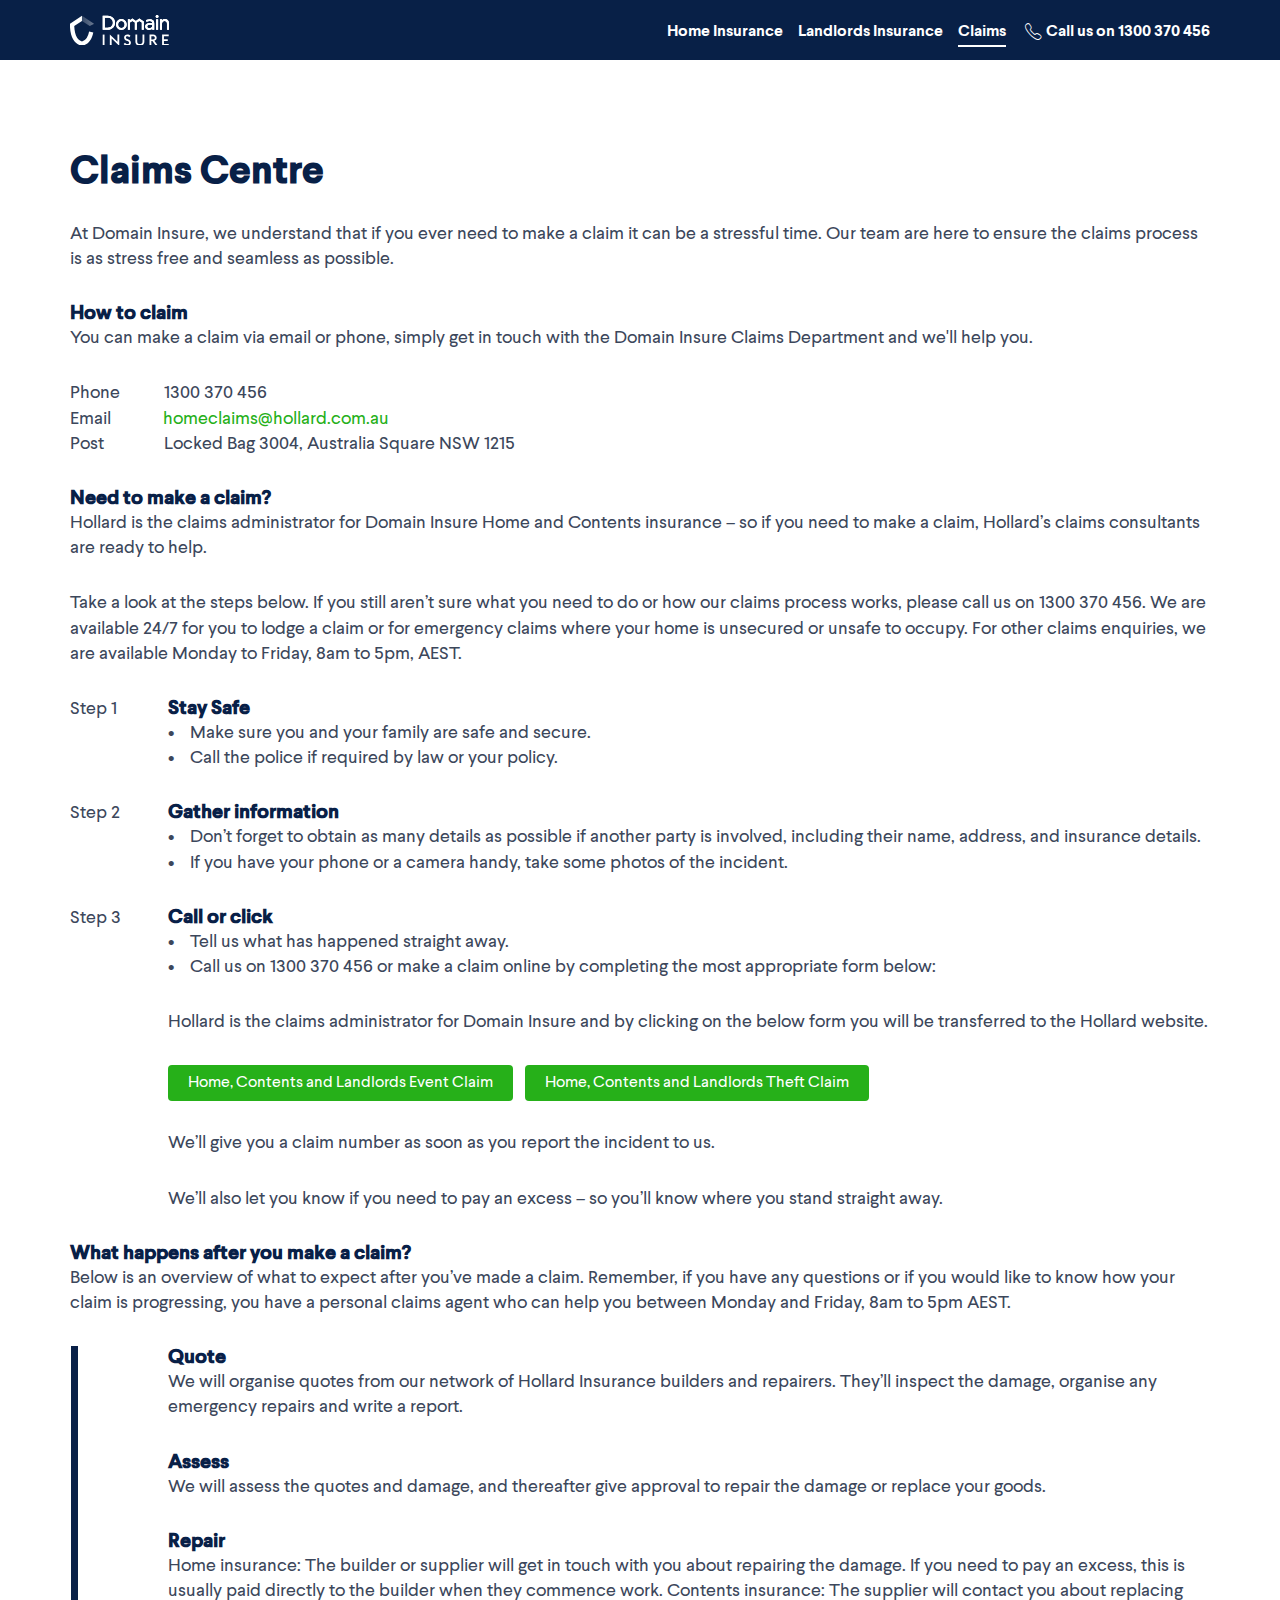
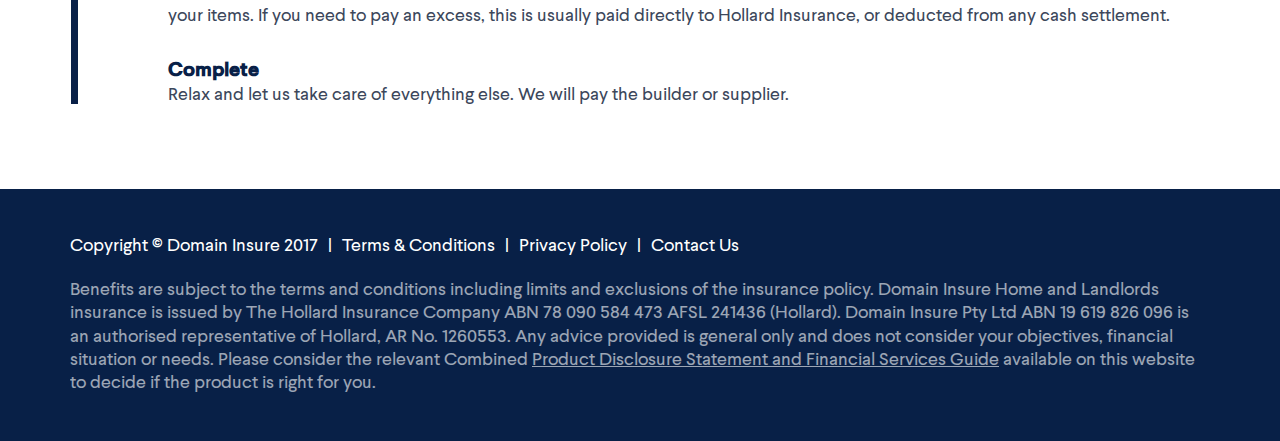
==== commit e91b90bb: "DINSURE-117 - Replace PDS file" ====
--- a/claims/index.html
+++ b/claims/index.html
@@ -226,7 +226,7 @@
       <div class="col-xs-12">
         <ul class="menu menuHorizontal menuCopyright" style="margin-top: 0;">
           <li>Copyright &copy; Domain Insure 2017</li>
-          <li><a href="/policies/domain-insure-terms-and-conditions">Website Terms &amp; Conditions</a></li>
+          <li><a href="/policies/domain-insure-terms-and-conditions">Terms &amp; Conditions</a></li>
           <li><a href="/policies/domain-insure-privacy-policy">Privacy Policy</a></li>
           <li><a href="/contact-us">Contact Us</a></li>
         </ul><br/>
@@ -235,7 +235,7 @@
             Domain Insure Home and Landlords insurance is issued by The Hollard Insurance Company ABN 78 090 584 473 AFSL 241436
             (Hollard). Domain Insure Pty Ltd ABN 19 619 826 096 is an authorised representative of Hollard, AR No. 1260553.
             Any advice provided is general only and does not consider your objectives, financial situation or needs.
-            Please consider the relevant Combined <a href="https://www.domaininsure.com.au/homeinsurance/info/domain-insure-home-contents-pds-2017.pdf" target="_blank">Product Disclosure Statement and Financial Services Guide</a> available on this
+            Please consider the relevant Combined <a href="https://www.domaininsure.com.au/homeinsurance/info/domain-insure-home-contents-pds-2018.pdf" target="_blank">Product Disclosure Statement and Financial Services Guide</a> available on this
             website to decide if the product is right for you.</p>
         </div>
       </div>
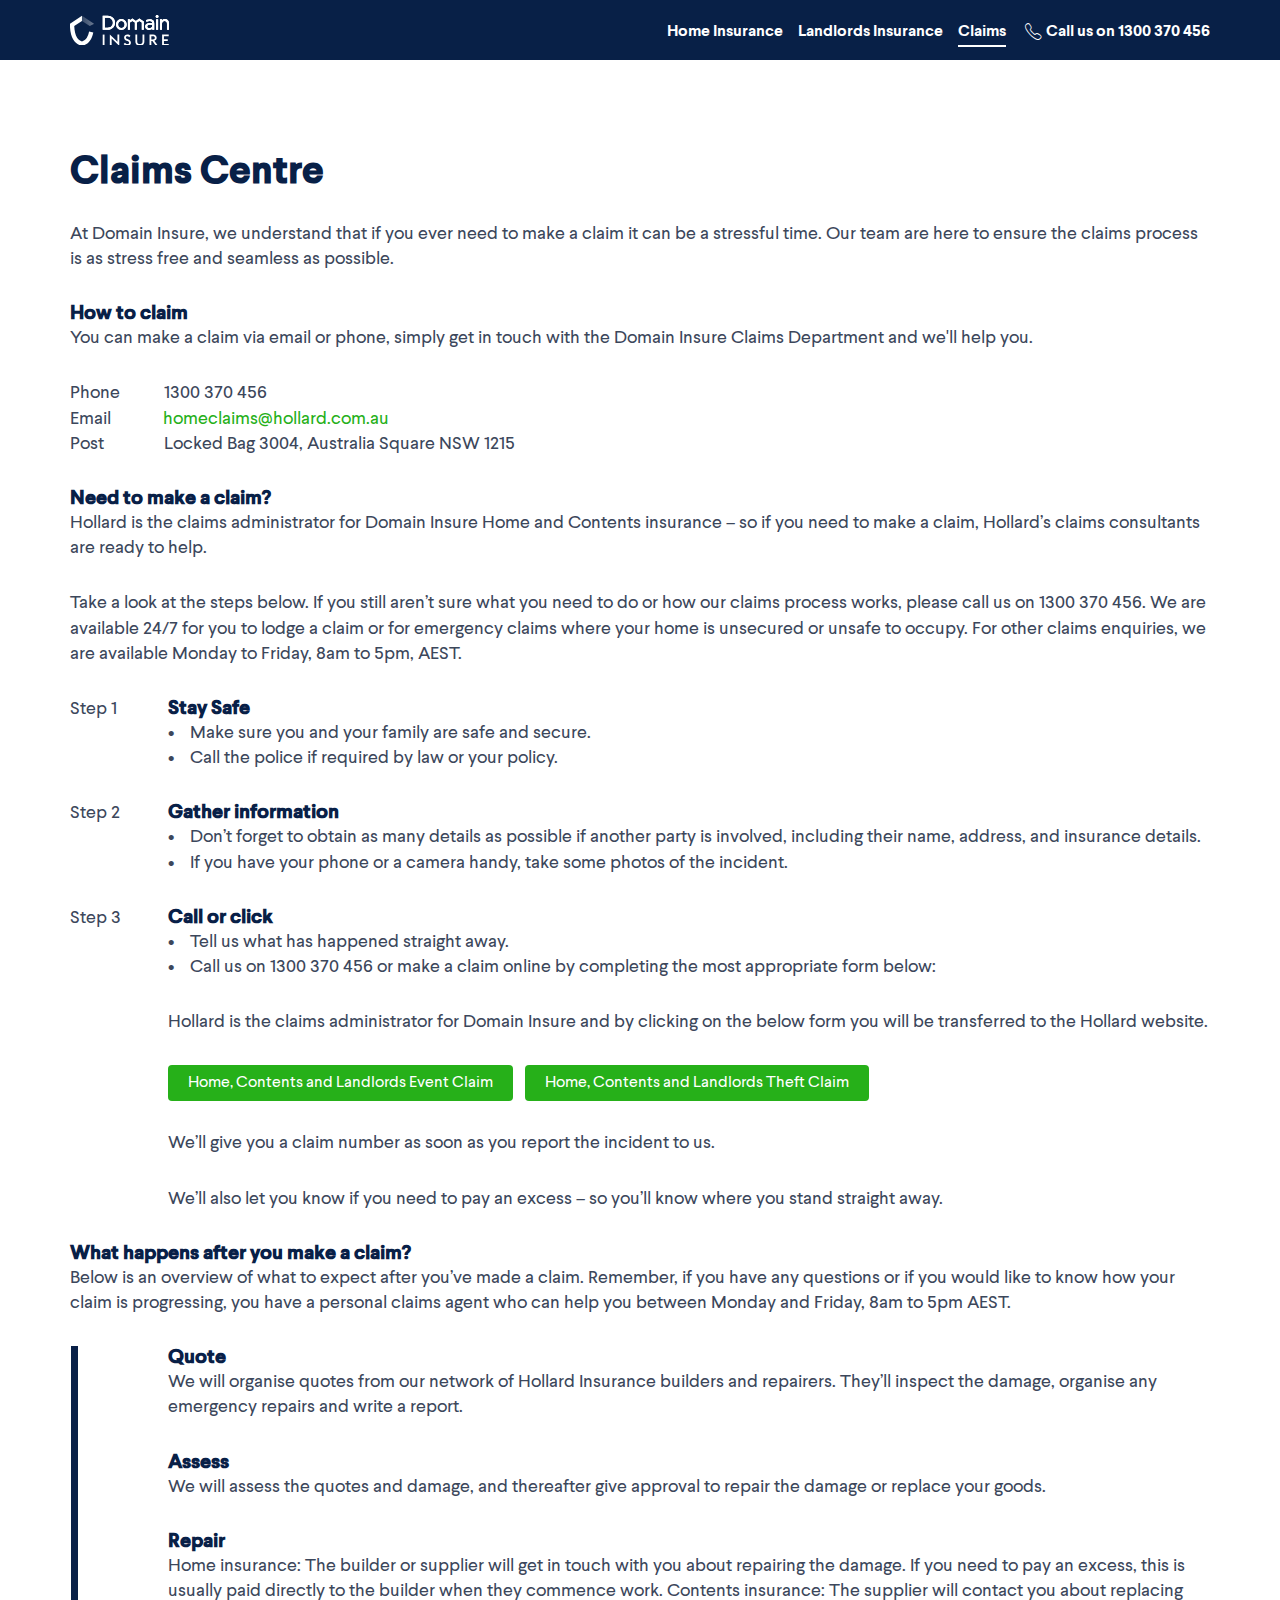
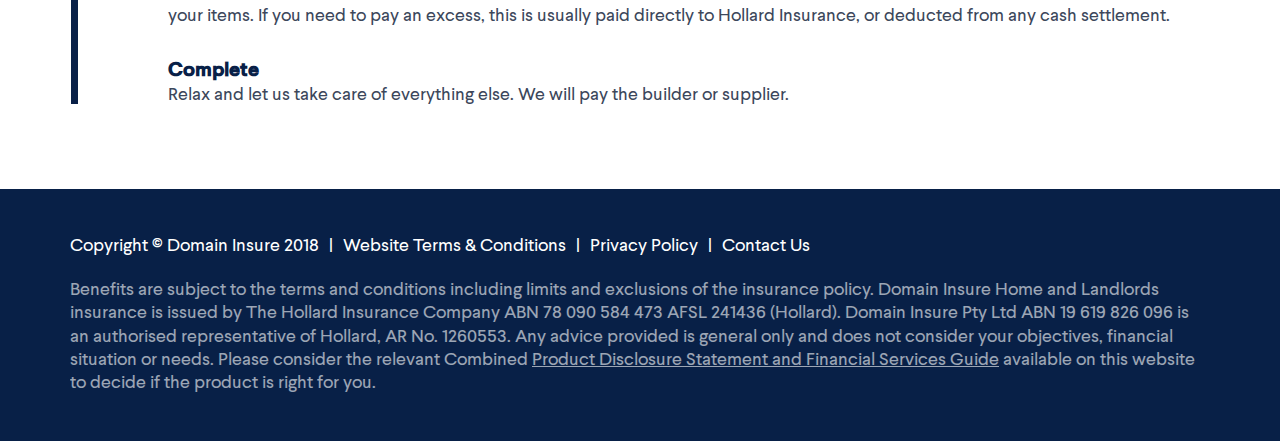
==== commit 2b6e9a77: "Merged changeset from stage (environment naming, With addition)" ====
--- a/claims/index.html
+++ b/claims/index.html
@@ -225,8 +225,8 @@
     <div class="row">
       <div class="col-xs-12">
         <ul class="menu menuHorizontal menuCopyright" style="margin-top: 0;">
-          <li>Copyright &copy; Domain Insure 2017</li>
-          <li><a href="/policies/domain-insure-terms-and-conditions">Terms &amp; Conditions</a></li>
+          <li>Copyright &copy; Domain Insure 2018</li>
+          <li><a href="/policies/domain-insure-terms-and-conditions">Website Terms &amp; Conditions</a></li>
           <li><a href="/policies/domain-insure-privacy-policy">Privacy Policy</a></li>
           <li><a href="/contact-us">Contact Us</a></li>
         </ul><br/>
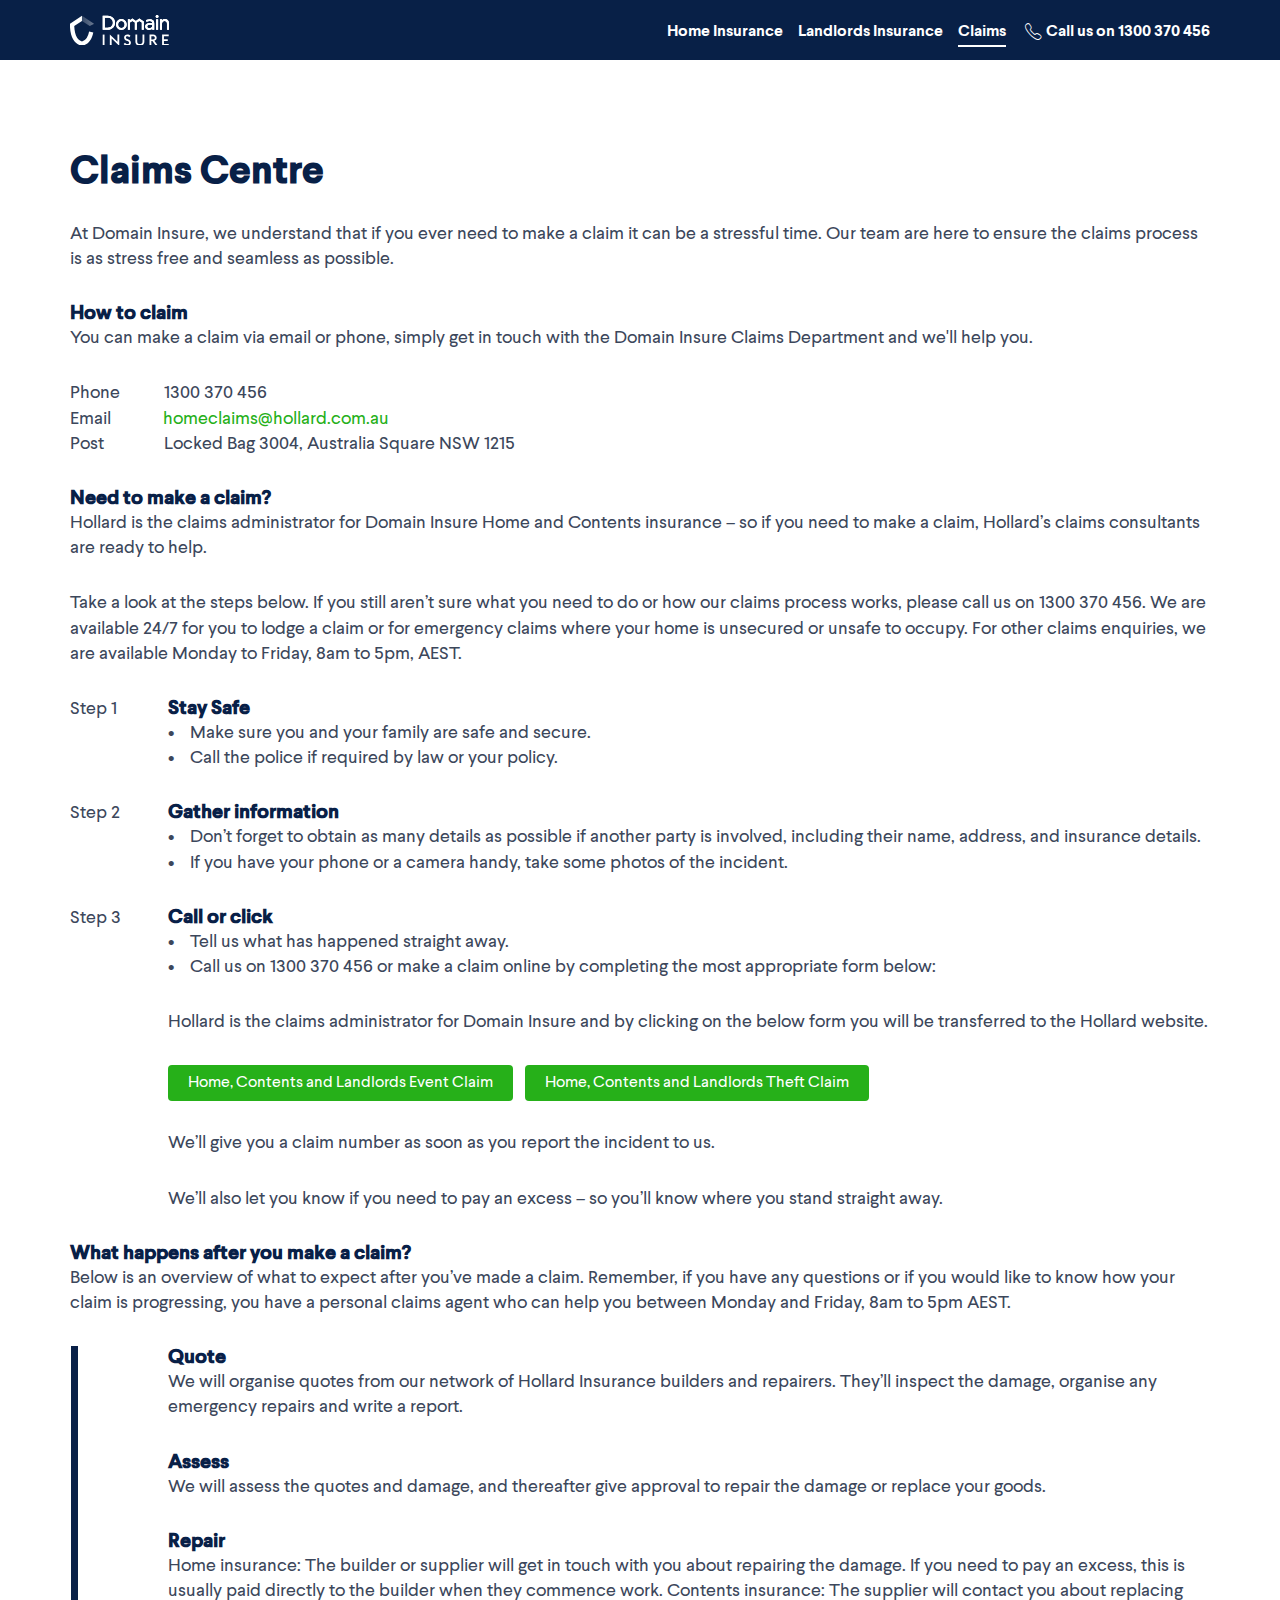
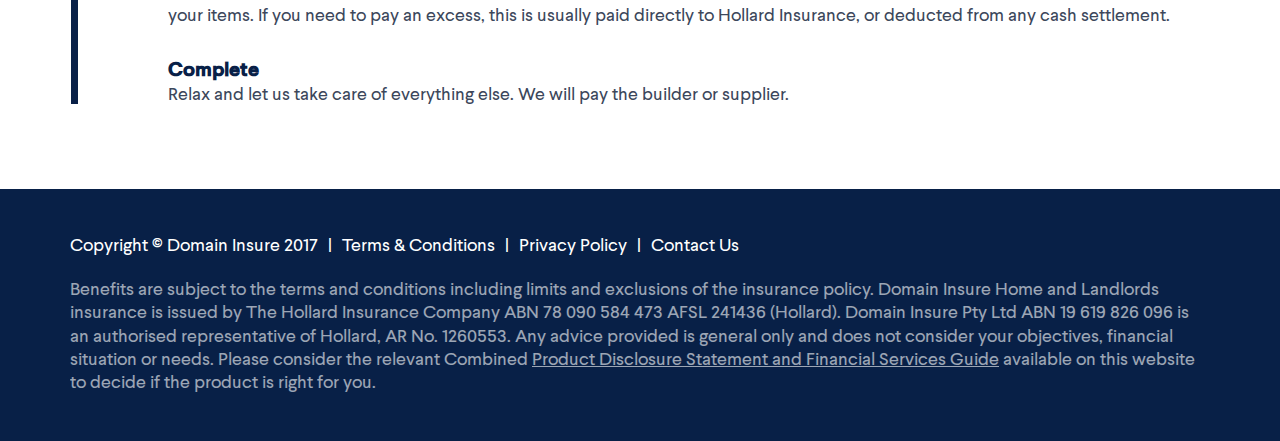
==== commit db1a3137: "DINSURE-124 - Change PDS url back to 2017" ====
--- a/claims/index.html
+++ b/claims/index.html
@@ -225,8 +225,8 @@
     <div class="row">
       <div class="col-xs-12">
         <ul class="menu menuHorizontal menuCopyright" style="margin-top: 0;">
-          <li>Copyright &copy; Domain Insure 2018</li>
-          <li><a href="/policies/domain-insure-terms-and-conditions">Website Terms &amp; Conditions</a></li>
+          <li>Copyright &copy; Domain Insure 2017</li>
+          <li><a href="/policies/domain-insure-terms-and-conditions">Terms &amp; Conditions</a></li>
           <li><a href="/policies/domain-insure-privacy-policy">Privacy Policy</a></li>
           <li><a href="/contact-us">Contact Us</a></li>
         </ul><br/>
@@ -235,7 +235,7 @@
             Domain Insure Home and Landlords insurance is issued by The Hollard Insurance Company ABN 78 090 584 473 AFSL 241436
             (Hollard). Domain Insure Pty Ltd ABN 19 619 826 096 is an authorised representative of Hollard, AR No. 1260553.
             Any advice provided is general only and does not consider your objectives, financial situation or needs.
-            Please consider the relevant Combined <a href="https://www.domaininsure.com.au/homeinsurance/info/domain-insure-home-contents-pds-2018.pdf" target="_blank">Product Disclosure Statement and Financial Services Guide</a> available on this
+            Please consider the relevant Combined <a href="https://www.domaininsure.com.au/homeinsurance/info/domain-insure-home-contents-pds-2017.pdf" target="_blank">Product Disclosure Statement and Financial Services Guide</a> available on this
             website to decide if the product is right for you.</p>
         </div>
       </div>
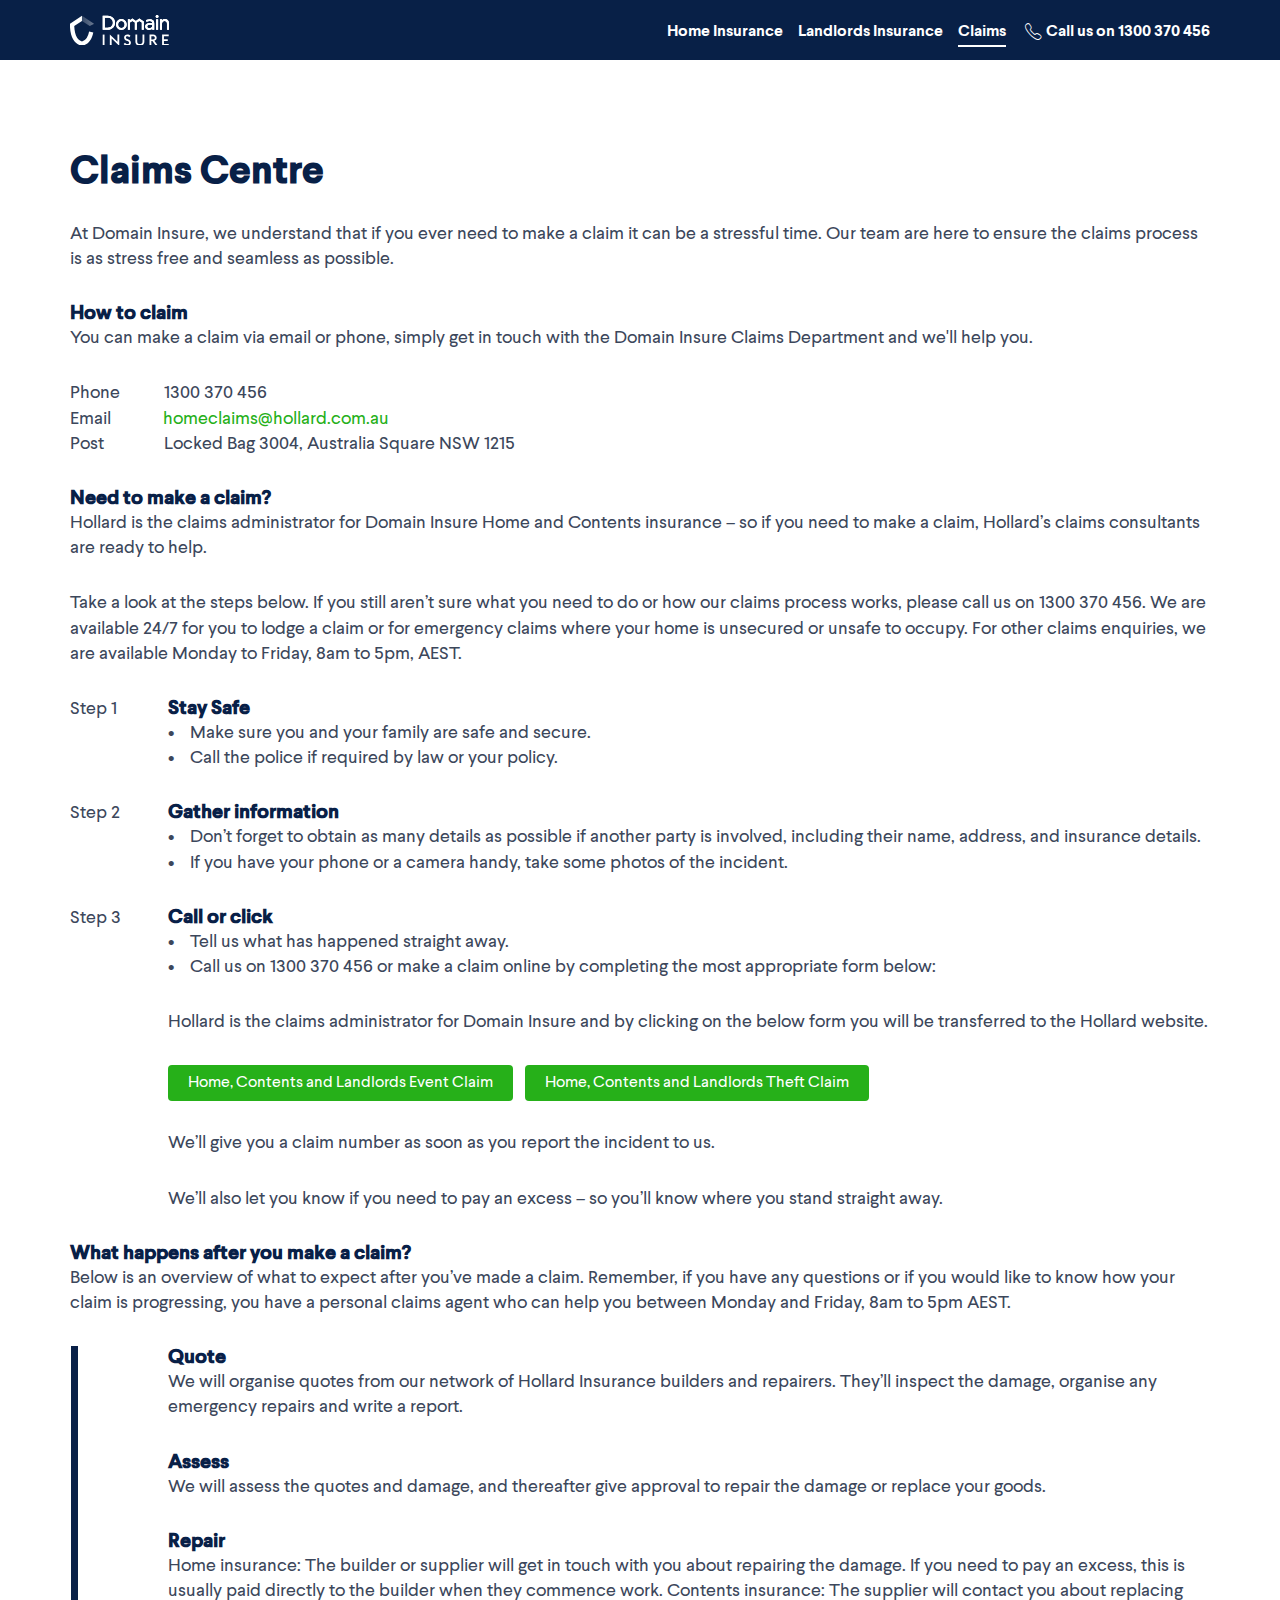
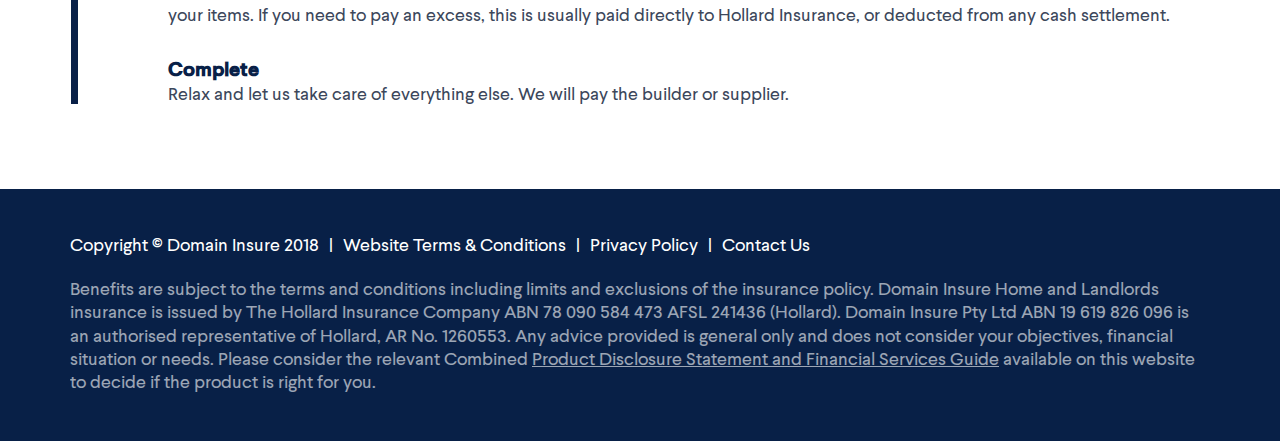
==== commit a3a70e92: "Merge branch 'master' into stage" ====
--- a/claims/index.html
+++ b/claims/index.html
@@ -225,8 +225,8 @@
     <div class="row">
       <div class="col-xs-12">
         <ul class="menu menuHorizontal menuCopyright" style="margin-top: 0;">
-          <li>Copyright &copy; Domain Insure 2017</li>
-          <li><a href="/policies/domain-insure-terms-and-conditions">Terms &amp; Conditions</a></li>
+          <li>Copyright &copy; Domain Insure 2018</li>
+          <li><a href="/policies/domain-insure-terms-and-conditions">Website Terms &amp; Conditions</a></li>
           <li><a href="/policies/domain-insure-privacy-policy">Privacy Policy</a></li>
           <li><a href="/contact-us">Contact Us</a></li>
         </ul><br/>
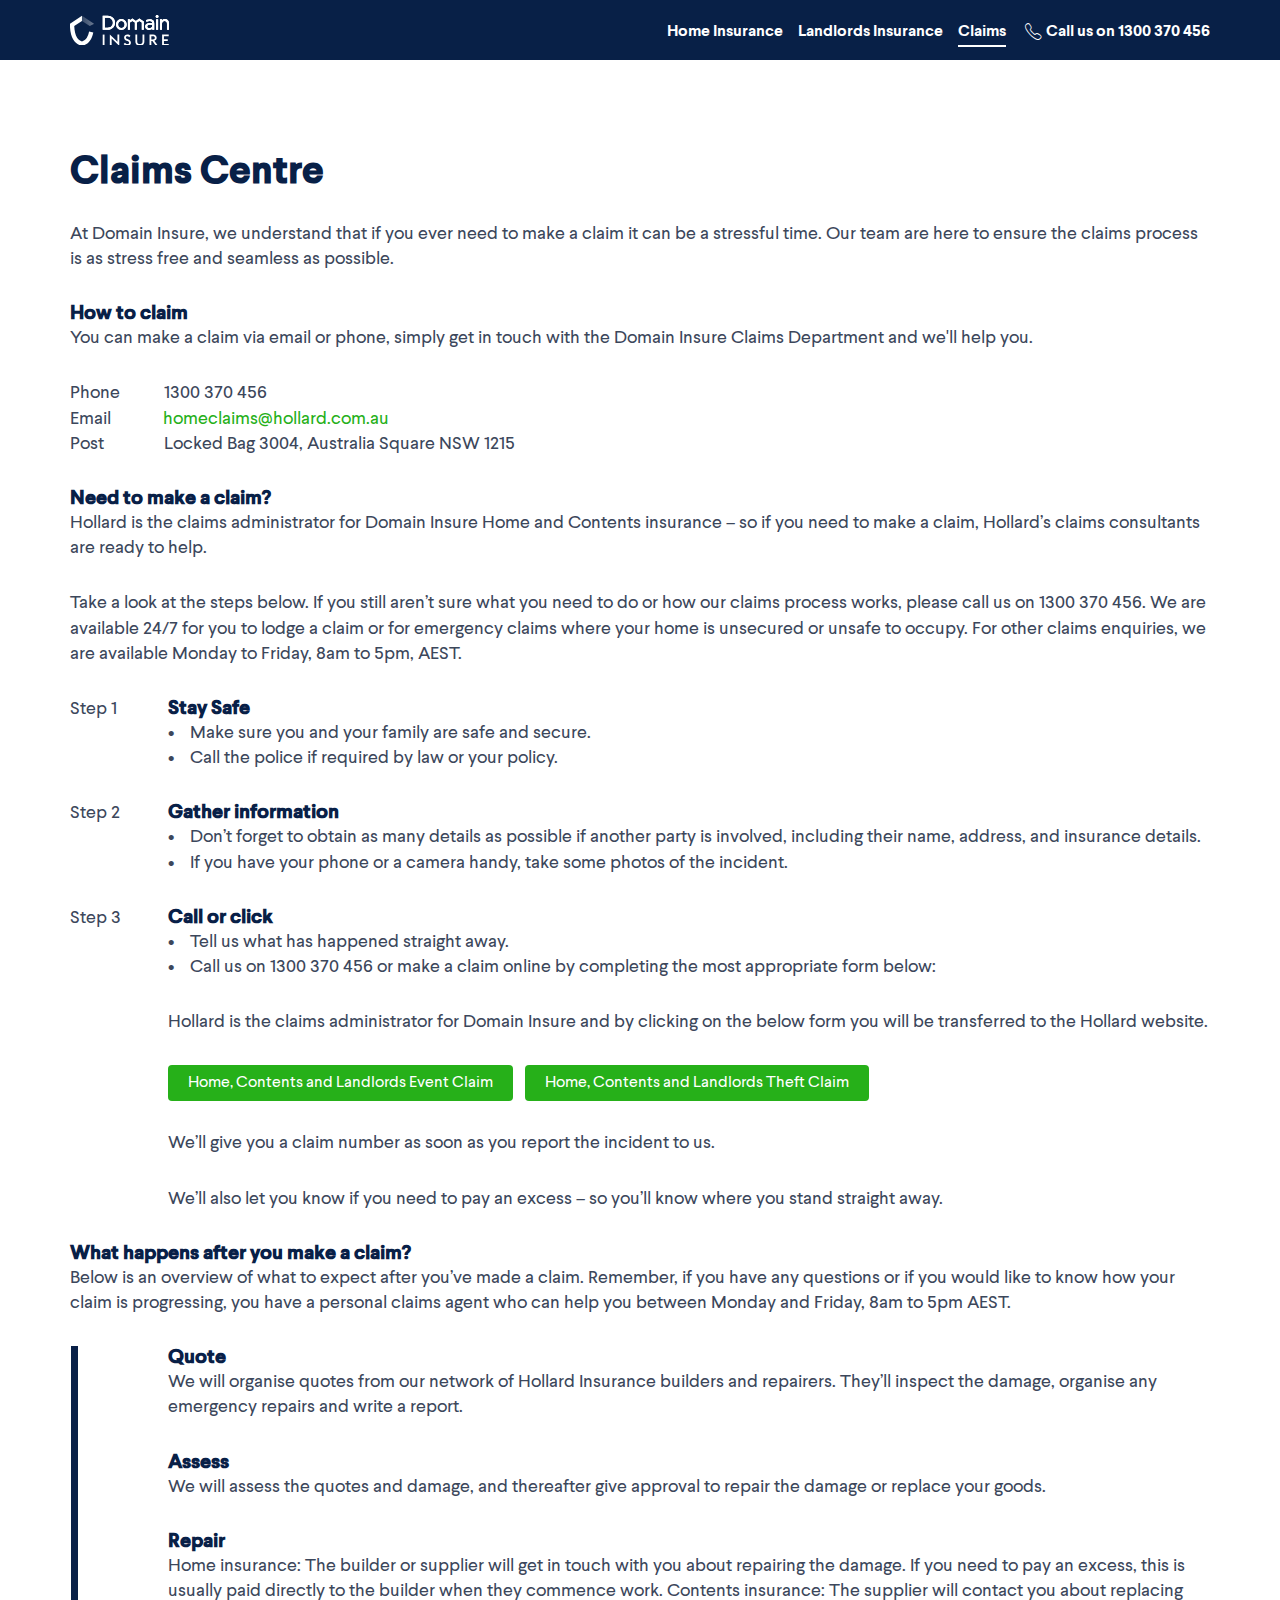
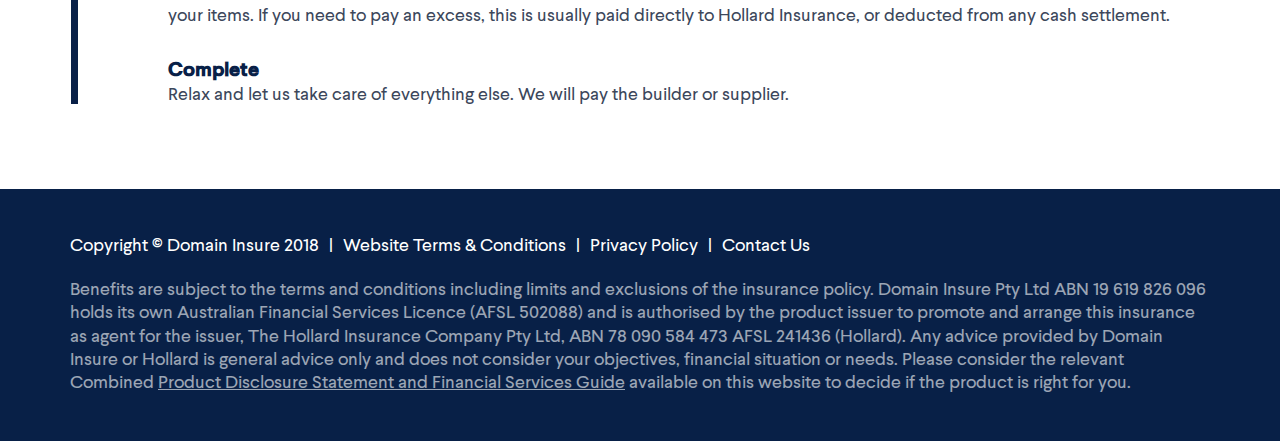
==== commit 901d75bb: "DINSURE-133 - Copy update" ====
--- a/claims/index.html
+++ b/claims/index.html
@@ -231,12 +231,7 @@
           <li><a href="/contact-us">Contact Us</a></li>
         </ul><br/>
         <div class="footer-tncs show">
-          <p>Benefits are subject to the terms and conditions including limits and exclusions of the insurance policy.
-            Domain Insure Home and Landlords insurance is issued by The Hollard Insurance Company ABN 78 090 584 473 AFSL 241436
-            (Hollard). Domain Insure Pty Ltd ABN 19 619 826 096 is an authorised representative of Hollard, AR No. 1260553.
-            Any advice provided is general only and does not consider your objectives, financial situation or needs.
-            Please consider the relevant Combined <a href="https://www.domaininsure.com.au/homeinsurance/info/domain-insure-home-contents-pds-2017.pdf" target="_blank">Product Disclosure Statement and Financial Services Guide</a> available on this
-            website to decide if the product is right for you.</p>
+          <p>Benefits are subject to the terms and conditions including limits and exclusions of the insurance policy. Domain Insure Pty Ltd ABN 19 619 826 096 holds its own Australian Financial Services Licence (AFSL 502088) and is authorised by the product issuer to promote and arrange this insurance as agent for the issuer, The Hollard Insurance Company Pty Ltd, ABN 78 090 584 473 AFSL 241436 (Hollard). Any advice provided by Domain Insure or Hollard is general advice only and does not consider your objectives, financial situation or needs. Please consider the relevant Combined <a href="https://www.domaininsure.com.au/homeinsurance/info/domain-insure-home-contents-pds-2017.pdf" target="_blank">Product Disclosure Statement and Financial Services Guide</a> available on this website to decide if the product is right for you.</p>
         </div>
       </div>
     </div>
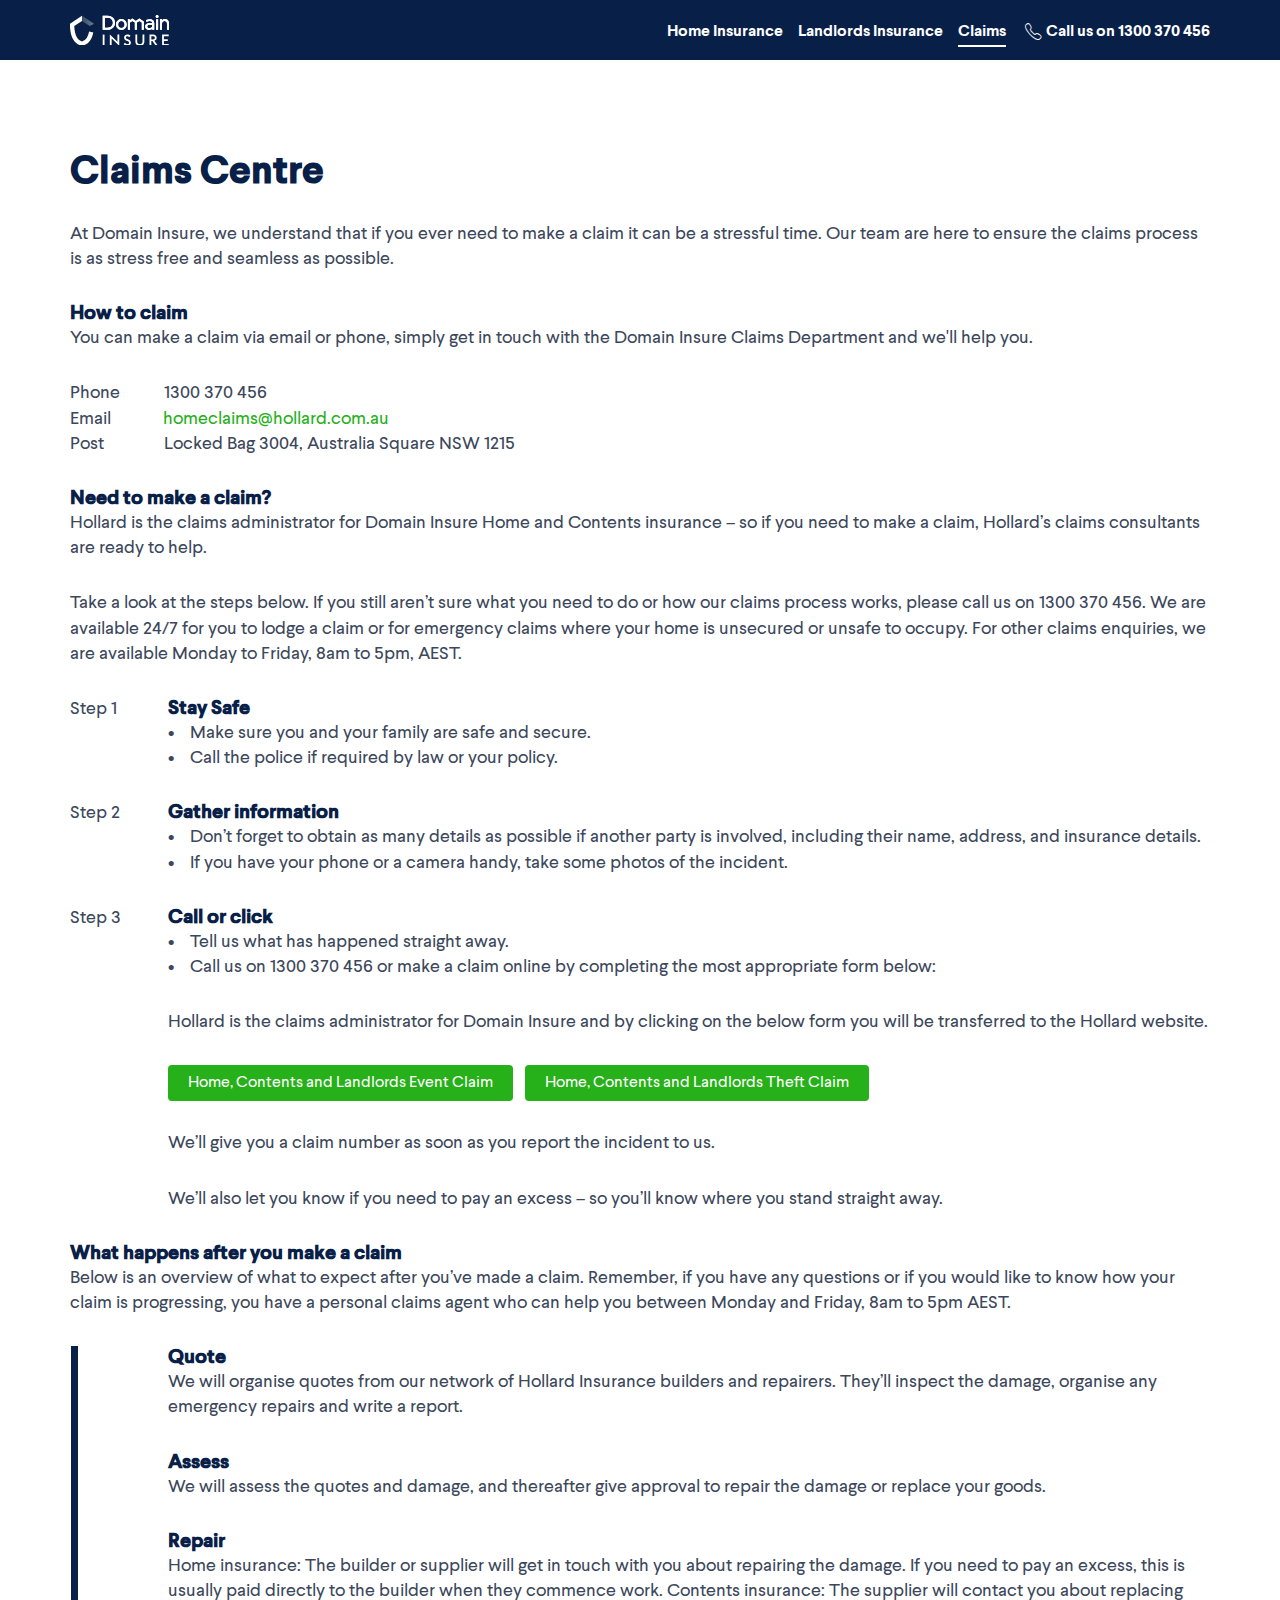
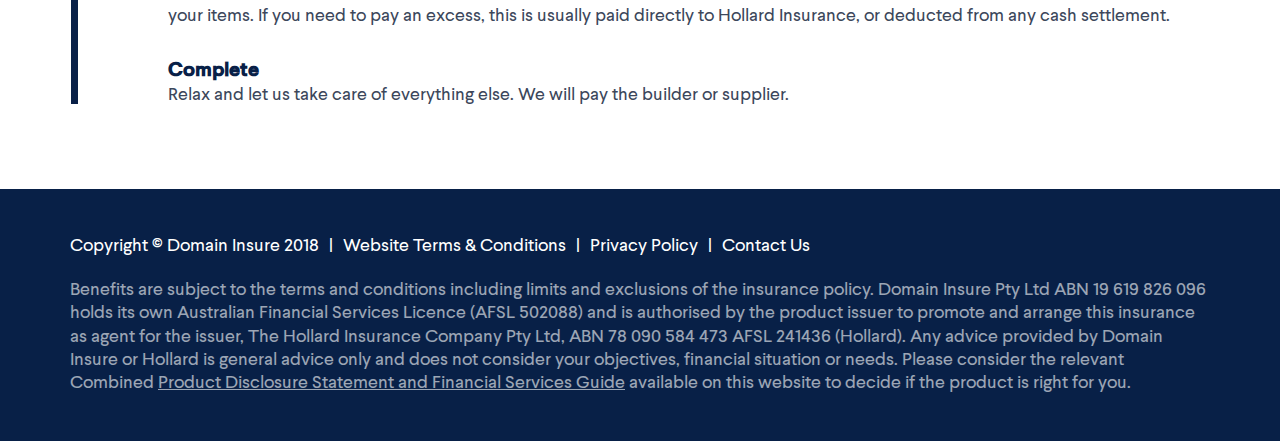
==== commit fcfcd457: "fdfafa" ====
--- a/claims/index.html
+++ b/claims/index.html
@@ -185,7 +185,7 @@
 
 
 
-        <h4>What happens after you make a claim?</h4>
+        <h4>What happens after you make a claim</h4>
         <p>
           Below is an overview of what to expect after you’ve made a claim. Remember, if you have any questions or if you would like to know how your claim is progressing, you have a personal claims agent who can help you between Monday and Friday, 8am to 5pm AEST.
         </p>
